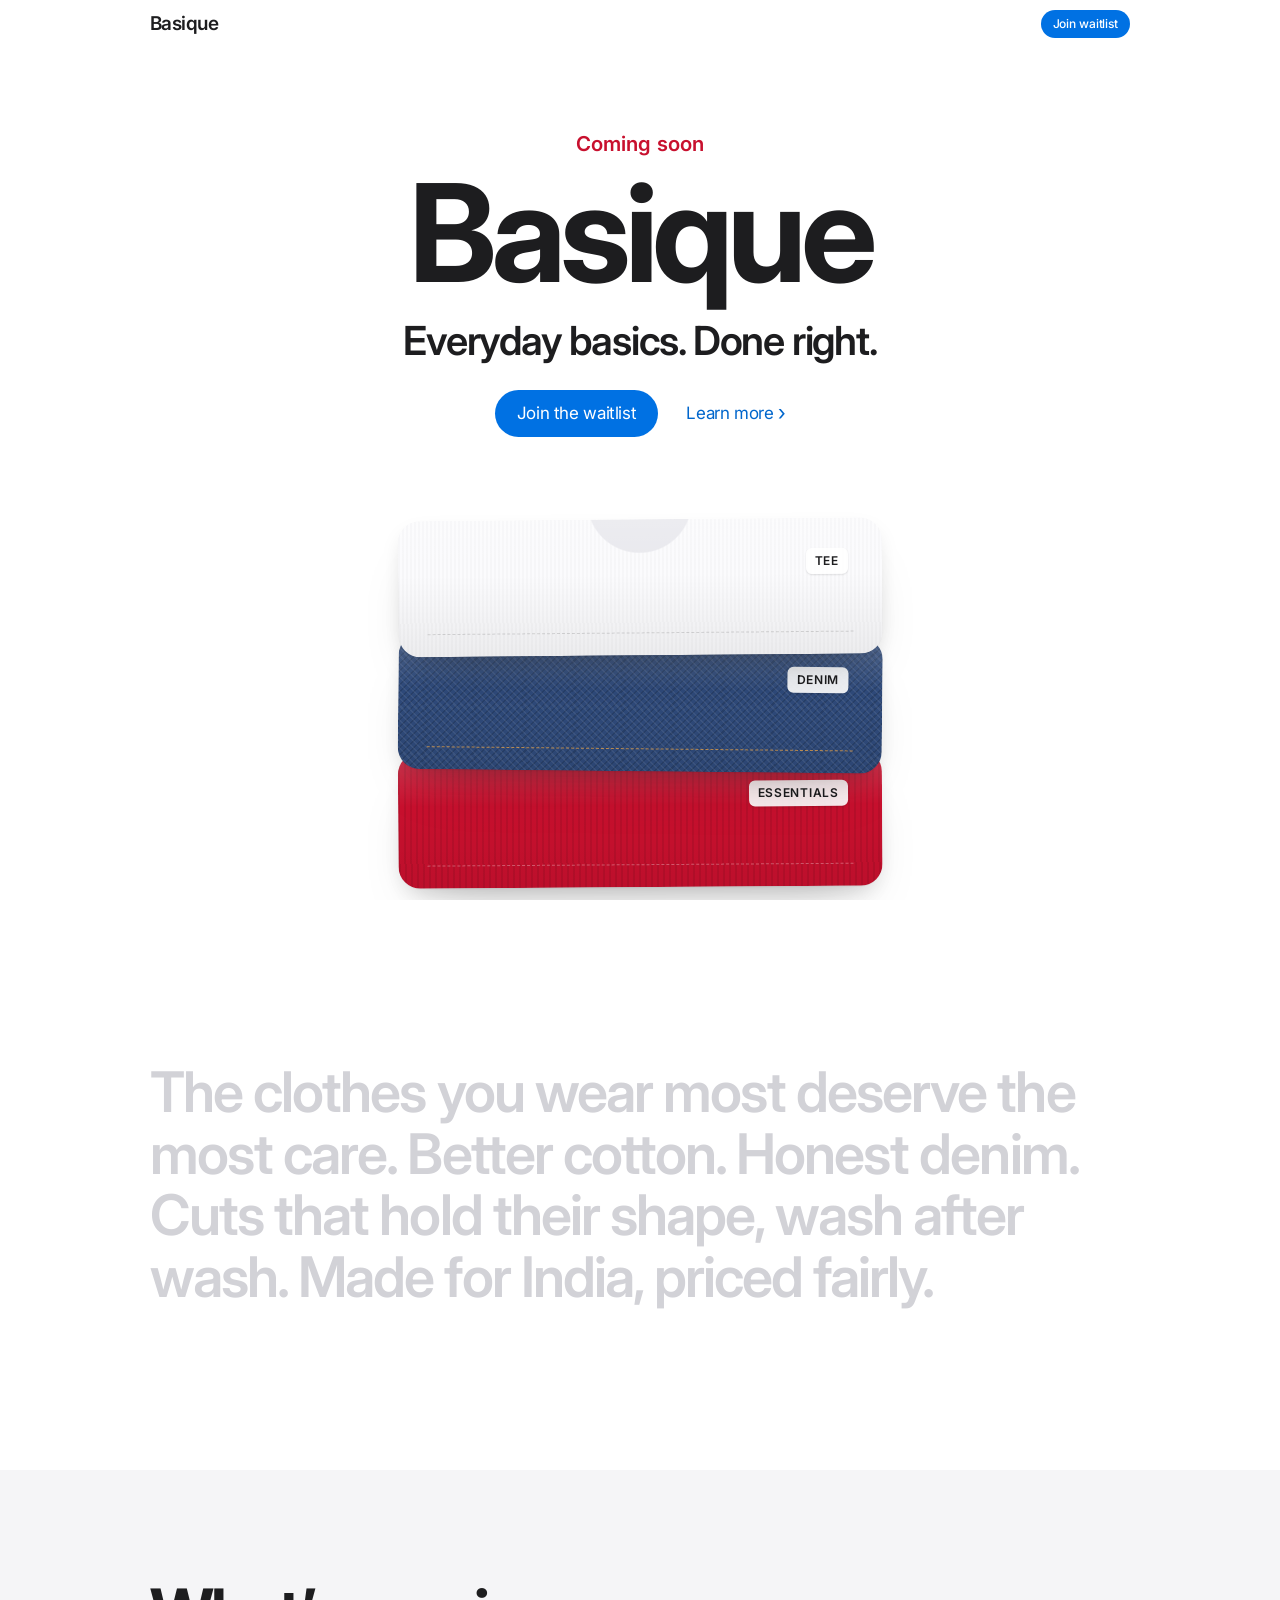
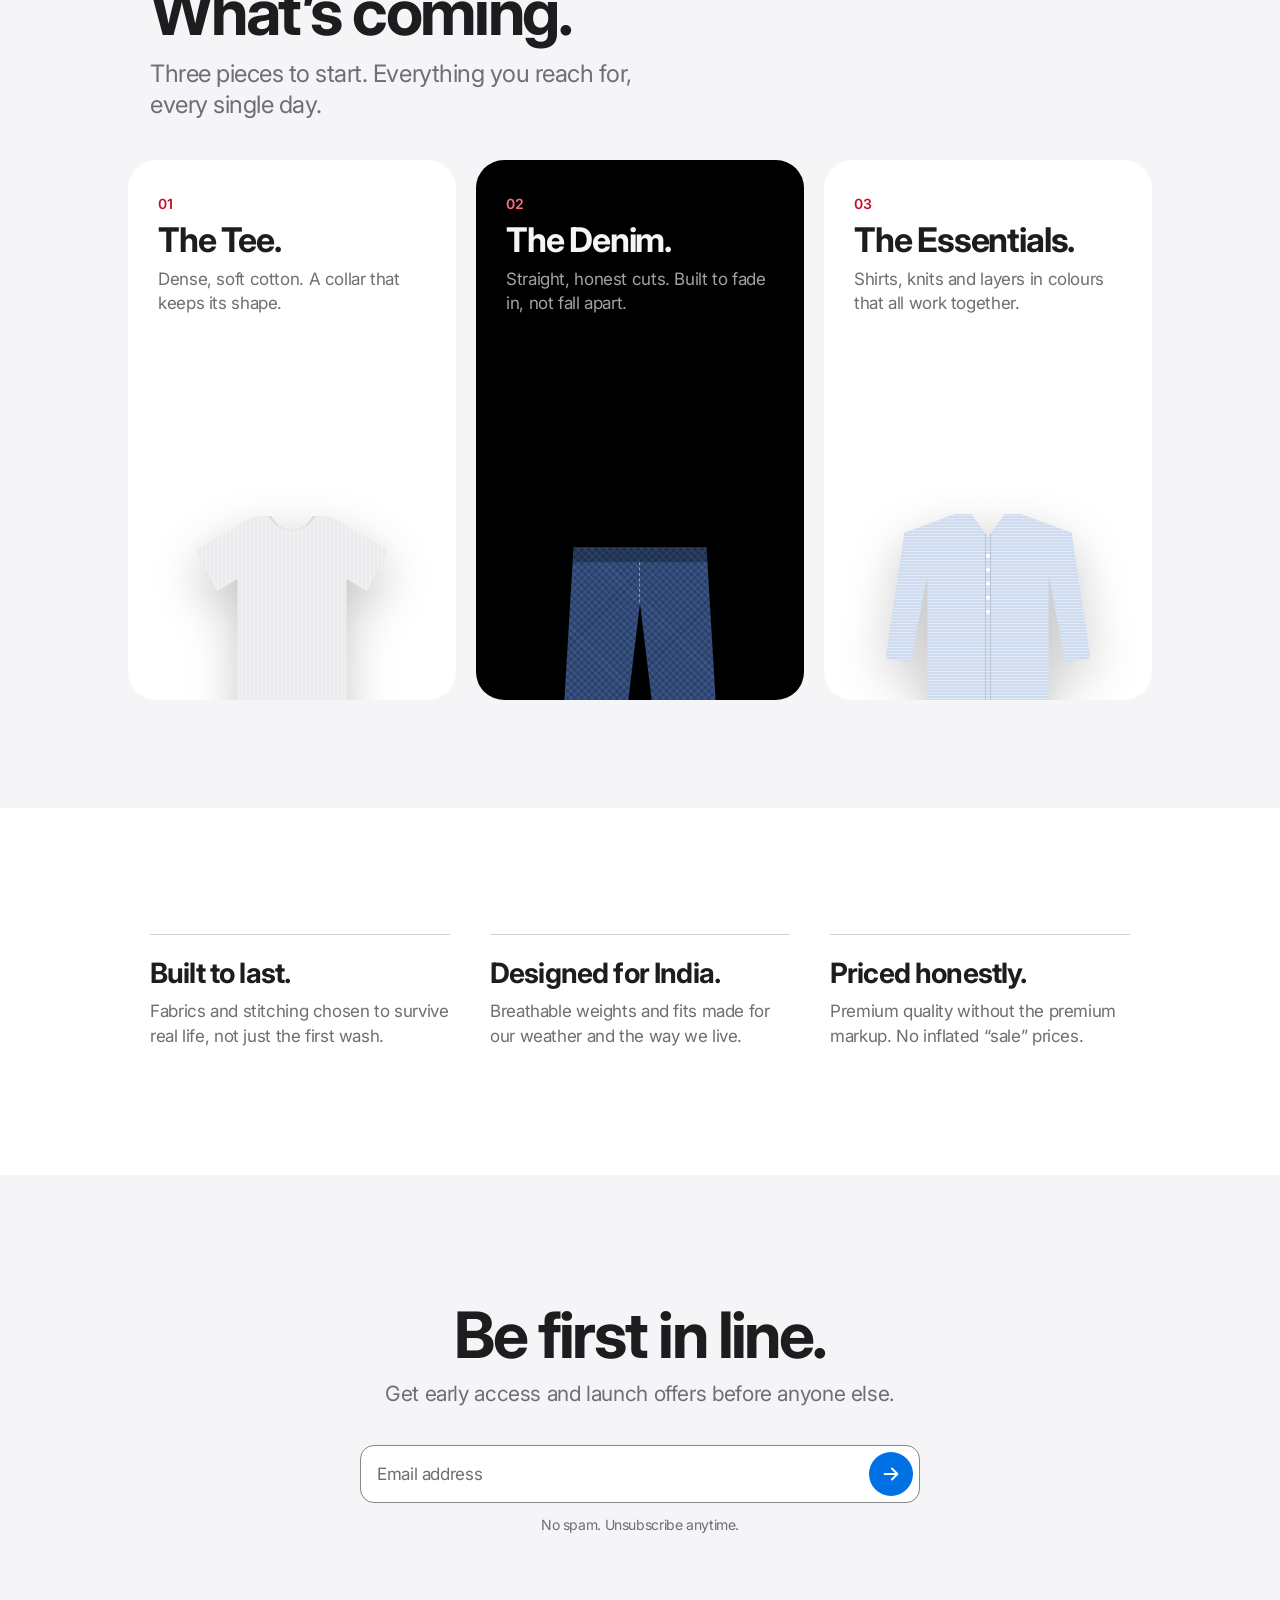
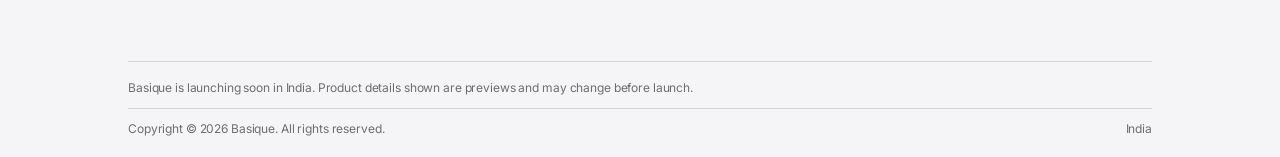
==== index.html @ 57848a4e "Apple-style redesign: new page structure Updated meta tags for improved SEO and accessibility." ====
<!doctype html>
<html lang="en-IN">
<head>
  <meta charset="utf-8">
  <meta name="viewport" content="width=device-width, initial-scale=1, viewport-fit=cover">
  <title>Basique | Premium Everyday Basics, Launching Soon in India</title>
  <meta name="description" content="Basique is a new Indian clothing label for premium everyday basics: tees, honest denim and wardrobe essentials. Join the waitlist for early access and launch offers.">
  <link rel="canonical" href="https://basique.in/">
  <meta name="robots" content="index, follow, max-image-preview:large">
  <meta name="theme-color" content="#ffffff">
  <meta name="color-scheme" content="light">
  <meta name="format-detection" content="telephone=no">
  <meta name="apple-mobile-web-app-title" content="Basique">
  <meta name="apple-mobile-web-app-capable" content="yes">
  <meta name="mobile-web-app-capable" content="yes">
  <meta name="apple-mobile-web-app-status-bar-style" content="default">

  <meta property="og:type" content="website">
  <meta property="og:site_name" content="Basique">
  <meta property="og:locale" content="en_IN">
  <meta property="og:url" content="https://basique.in/">
  <meta property="og:title" content="Basique | Premium Everyday Basics, Launching Soon">
  <meta property="og:description" content="Tees, honest denim and everyday essentials. Join the waitlist for early access.">
  <meta property="og:image" content="https://basique.in/assets/og.png">
  <meta property="og:image:width" content="1200">
  <meta property="og:image:height" content="630">
  <meta property="og:image:alt" content="Basique, premium everyday basics, coming soon">
  <meta name="twitter:card" content="summary_large_image">
  <meta name="twitter:title" content="Basique | Premium Everyday Basics, Launching Soon">
  <meta name="twitter:description" content="Tees, honest denim and everyday essentials. Join the waitlist.">
  <meta name="twitter:image" content="https://basique.in/assets/og.png">

  <link rel="icon" href="/favicon.svg" type="image/svg+xml">
  <link rel="apple-touch-icon" href="/assets/apple-touch-icon.png">
  <link rel="manifest" href="/site.webmanifest">

  <link rel="preconnect" href="https://fonts.googleapis.com">
  <link rel="preconnect" href="https://fonts.gstatic.com" crossorigin>
  <link href="https://fonts.googleapis.com/css2?family=Inter:wght@400..800&display=swap" rel="stylesheet">
  <link rel="stylesheet" href="/styles.css">

  <script type="application/ld+json">
  {
    "@context": "https://schema.org",
    "@graph": [
      {"@type": "Organization", "@id": "https://basique.in/#org", "name": "Basique", "url": "https://basique.in/", "description": "Premium everyday basics from India: tees, denim and wardrobe essentials.", "areaServed": "IN"},
      {"@type": "WebSite", "@id": "https://basique.in/#website", "url": "https://basique.in/", "name": "Basique", "inLanguage": "en-IN", "publisher": {"@id": "https://basique.in/#org"}},
      {"@type": "WebPage", "@id": "https://basique.in/#webpage", "url": "https://basique.in/", "name": "Basique | Premium Everyday Basics, Launching Soon in India", "isPartOf": {"@id": "https://basique.in/#website"}, "about": {"@id": "https://basique.in/#org"}}
    ]
  }
  </script>
</head>
<body>
  <a class="skip" href="#join">Skip to waitlist</a>

  <header class="nav" id="nav">
    <div class="nav__inner">
      <a class="nav__brand" href="/" aria-label="Basique home">Basique</a>
      <a class="nav__cta" href="#join">Join waitlist</a>
    </div>
  </header>

  <main>
    <!-- Hero -->
    <section class="hero" aria-labelledby="hero-title">
      <div class="hero__copy">
        <p class="eyebrow load" style="--i:0">Coming soon</p>
        <h1 id="hero-title" class="hero__title load" style="--i:1">Basique</h1>
        <p class="hero__sub load" style="--i:2">Everyday basics.<br class="br-sm"> Done right.</p>
        <div class="hero__actions load" style="--i:3">
          <a class="btn btn--primary" href="#join">Join the waitlist</a>
          <a class="link" href="#story">Learn more <span aria-hidden="true">›</span></a>
        </div>
      </div>

      <div class="stack" aria-hidden="true">
        <div class="fold fold--red"><span class="fold__label">Essentials</span></div>
        <div class="fold fold--denim"><span class="fold__label">Denim</span></div>
        <div class="fold fold--white"><span class="fold__label">Tee</span></div>
      </div>
    </section>

    <!-- Scroll-lit statement -->
    <section class="statement" id="story" aria-label="Our story">
      <p class="statement__text" data-words>
        The clothes you wear most deserve the most care. Better cotton. Honest denim. Cuts that hold their shape, wash after wash. Made for India, priced fairly.
      </p>
    </section>

    <!-- Tiles -->
    <section class="range" aria-labelledby="range-title">
      <div class="range__head reveal">
        <h2 id="range-title">What&rsquo;s coming.</h2>
        <p>Three pieces to start. Everything you reach for, every single day.</p>
      </div>

      <div class="tiles reveal" role="list">
        <article class="tile tile--light reveal" role="listitem">
          <p class="tile__eyebrow">01</p>
          <h3 class="tile__title">The Tee.</h3>
          <p class="tile__text">Dense, soft cotton. A collar that keeps its shape.</p>
          <div class="tile__art art-tee" aria-hidden="true"></div>
        </article>
        <article class="tile tile--dark reveal" role="listitem">
          <p class="tile__eyebrow">02</p>
          <h3 class="tile__title">The Denim.</h3>
          <p class="tile__text">Straight, honest cuts. Built to fade in, not fall apart.</p>
          <div class="tile__art art-denim" aria-hidden="true"></div>
        </article>
        <article class="tile tile--light reveal" role="listitem">
          <p class="tile__eyebrow">03</p>
          <h3 class="tile__title">The Essentials.</h3>
          <p class="tile__text">Shirts, knits and layers in colours that all work together.</p>
          <div class="tile__art art-ess" aria-hidden="true"></div>
        </article>
      </div>
    </section>

    <!-- Values -->
    <section class="values" aria-label="What we stand for">
      <div class="value reveal">
        <h3>Built to last.</h3>
        <p>Fabrics and stitching chosen to survive real life, not just the first wash.</p>
      </div>
      <div class="value reveal">
        <h3>Designed for India.</h3>
        <p>Breathable weights and fits made for our weather and the way we live.</p>
      </div>
      <div class="value reveal">
        <h3>Priced honestly.</h3>
        <p>Premium quality without the premium markup. No inflated &ldquo;sale&rdquo; prices.</p>
      </div>
    </section>

    <!-- Waitlist -->
    <section class="join" id="join" aria-labelledby="join-title">
      <div class="join__inner reveal">
        <h2 id="join-title">Be first in line.</h2>
        <p class="join__sub">Get early access and launch offers before anyone else.</p>

        <form class="form" id="waitlist" novalidate>
          <div class="field">
            <input id="email" name="email" type="email" inputmode="email" autocomplete="email"
                   autocapitalize="off" autocorrect="off" spellcheck="false" enterkeyhint="go"
                   placeholder=" " required aria-describedby="form-note">
            <label for="email">Email address</label>
            <input class="hp" name="company" type="text" tabindex="-1" autocomplete="off" aria-hidden="true">
            <button type="submit" class="field__btn" aria-label="Join the waitlist">
              <svg viewBox="0 0 24 24" width="22" height="22" aria-hidden="true"><path d="M5 12h13M13 6l6 6-6 6" fill="none" stroke="currentColor" stroke-width="2" stroke-linecap="round" stroke-linejoin="round"/></svg>
            </button>
          </div>
          <p class="form__note" id="form-note" role="status" aria-live="polite">No spam. Unsubscribe anytime.</p>
        </form>
      </div>
    </section>
  </main>

  <footer class="footer">
    <div class="footer__inner">
      <p>Basique is launching soon in India. Product details shown are previews and may change before launch.</p>
      <div class="footer__row">
        <span>Copyright &copy; <span id="yr">2026</span> Basique. All rights reserved.</span>
        <span>India</span>
      </div>
    </div>
  </footer>

  <script src="/app.js" defer></script>
</body>
</html>
---- styles.css ----
/* Basique: Apple-inspired coming soon page */
:root{
  --bg:#fff;
  --bg-alt:#f5f5f7;
  --text:#1d1d1f;
  --muted:#6e6e73;
  --faint:#d2d2d7;
  --hair:rgba(0,0,0,.12);
  --blue:#0071e3;
  --blue-hover:#0077ed;
  --link:#0066cc;
  --red:#c8102e;
  --navy:#0f1b33;
  --denim:#2f4a7a;
  --gutter:max(22px, env(safe-area-inset-left));
  --gutter-r:max(22px, env(safe-area-inset-right));
  --nav-h:48px;
  --ease:cubic-bezier(.28,.11,.32,1);
  --ease-out:cubic-bezier(.16,1,.3,1);
  --font:-apple-system,BlinkMacSystemFont,"SF Pro Display","SF Pro Text","Inter","Helvetica Neue",Helvetica,Arial,sans-serif;
}
*,*::before,*::after{box-sizing:border-box}
html{-webkit-text-size-adjust:100%;text-size-adjust:100%;scroll-behavior:smooth;overflow-x:clip;scroll-padding-top:calc(var(--nav-h) + env(safe-area-inset-top))}
body{
  margin:0;background:var(--bg);color:var(--text);
  font-family:var(--font);font-size:17px;line-height:1.47;letter-spacing:-.022em;
  -webkit-font-smoothing:antialiased;-moz-osx-font-smoothing:grayscale;
  overflow-x:clip;-webkit-tap-highlight-color:transparent;touch-action:manipulation;
}
h1,h2,h3,p{margin:0}
a{color:inherit;text-decoration:none}
img,svg{display:block}
:focus-visible{outline:3px solid rgba(0,113,227,.6);outline-offset:3px;border-radius:6px}
.skip{position:absolute;left:12px;top:-60px;z-index:100;background:var(--text);color:#fff;padding:10px 14px;border-radius:10px;font-size:14px}
.skip:focus{top:calc(10px + env(safe-area-inset-top))}
.br-sm{display:none}

/* ---------- Nav (frosted glass) ---------- */
.nav{
  position:fixed;inset:0 0 auto;z-index:50;
  padding-top:env(safe-area-inset-top);
  background:rgba(255,255,255,.72);
  -webkit-backdrop-filter:saturate(180%) blur(20px);backdrop-filter:saturate(180%) blur(20px);
  border-bottom:1px solid transparent;transition:border-color .3s var(--ease),background-color .3s var(--ease);
}
.nav.is-scrolled{border-bottom-color:var(--hair)}
.nav__inner{max-width:1024px;margin:0 auto;height:var(--nav-h);display:flex;align-items:center;justify-content:space-between;
  padding:0 var(--gutter-r) 0 var(--gutter)}
.nav__brand{font-size:19px;font-weight:600;letter-spacing:-.03em;padding:10px 0}
.nav__cta{
  position:relative;font-size:12px;font-weight:500;letter-spacing:-.01em;color:#fff;background:var(--blue);
  padding:5px 12px;border-radius:980px;transition:background-color .2s;
}
.nav__cta::after{content:"";position:absolute;inset:-10px -6px}
.nav__cta:hover{background:var(--blue-hover)}

/* ---------- Buttons & links ---------- */
.btn{display:inline-flex;align-items:center;justify-content:center;min-height:44px;padding:11px 22px;border-radius:980px;font-size:17px;font-weight:400;letter-spacing:-.022em;transition:background-color .2s,transform .2s var(--ease)}
.btn--primary{background:var(--blue);color:#fff}
.btn--primary:hover{background:var(--blue-hover)}
.btn:active{transform:scale(.97)}
.link{display:inline-flex;align-items:center;gap:4px;min-height:44px;color:var(--link);font-size:17px}
.link span{font-size:1.25em;line-height:1;transform:translateY(-1px);transition:transform .25s var(--ease)}
.link:hover{text-decoration:underline}
.link:hover span{transform:translate(2px,-1px)}

/* ---------- Hero ---------- */
.hero{
  position:relative;text-align:center;overflow:hidden;
  padding:calc(var(--nav-h) + env(safe-area-inset-top) + clamp(56px,9vh,104px)) var(--gutter-r) 0 var(--gutter);
  min-height:100svh;display:flex;flex-direction:column;align-items:center;
}
.eyebrow{font-size:clamp(17px,1.6vw,21px);font-weight:600;color:var(--red);letter-spacing:.004em;margin-bottom:6px}
.hero__title{font-size:clamp(64px,13.5vw,136px);font-weight:700;line-height:1;letter-spacing:-.045em;padding-bottom:.06em}
.hero__sub{margin-top:10px;font-size:clamp(24px,3.4vw,40px);font-weight:600;line-height:1.12;letter-spacing:-.03em;color:var(--text)}
.hero__actions{margin-top:26px;display:flex;align-items:center;justify-content:center;gap:10px 28px;flex-wrap:wrap}

.load{opacity:0;transform:translateY(24px);animation:loadIn 1.1s var(--ease-out) forwards;animation-delay:calc(.12s + var(--i) * .1s)}
@keyframes loadIn{to{opacity:1;transform:none}}

/* Folded garment stack */
.stack{
  --p:0; /* scroll progress 0..1, set by JS */
  position:relative;width:min(620px,92vw);aspect-ratio:1.55;margin:clamp(40px,7vh,72px) auto 0;flex-shrink:0;
}
.fold{
  position:absolute;left:50%;width:78%;height:34%;border-radius:clamp(14px,2.4vw,22px);
  box-shadow:0 1px 1px rgba(0,0,0,.04),0 10px 24px -8px rgba(0,0,0,.18),0 30px 60px -30px rgba(0,0,0,.25);
  transform:translate(-50%,var(--ty)) rotate(var(--r));
  opacity:0;animation:foldIn 1.2s var(--ease-out) forwards;
  overflow:hidden;
}
.fold::before{content:"";position:absolute;inset:0;background:linear-gradient(180deg,rgba(255,255,255,.18),transparent 40%,rgba(0,0,0,.06) 100%)}
.fold::after{content:"";position:absolute;left:6%;right:6%;bottom:16%;border-top:1.5px dashed rgba(0,0,0,.14)}
.fold--white{background:#fbfbfd;top:6%;z-index:3;
  --ty:calc(var(--p) * -14%);--r:calc(var(--p) * -2deg);animation-delay:.55s;
  background-image:radial-gradient(circle at 50% -14%,#e8e8ed 0 18%,transparent 18.5%),repeating-linear-gradient(90deg,rgba(0,0,0,.018) 0 2px,transparent 2px 4px)}
.fold--denim{top:33%;z-index:2;background-color:var(--denim);
  --ty:calc(var(--p) * 10%);--r:calc(var(--p) * 2.4deg);animation-delay:.68s;
  background-image:repeating-linear-gradient(45deg,rgba(255,255,255,.07) 0 1.5px,transparent 1.5px 5px),repeating-linear-gradient(-45deg,rgba(0,0,0,.14) 0 1.5px,transparent 1.5px 5px)}
.fold--denim::after{border-top-color:rgba(230,160,70,.75)}
.fold--red{top:60%;z-index:1;background-color:var(--red);
  --ty:calc(var(--p) * 34%);--r:calc(var(--p) * -1.6deg);animation-delay:.81s;
  background-image:repeating-linear-gradient(90deg,rgba(0,0,0,.08) 0 2px,transparent 2px 6px)}
.fold--red::after{border-top-color:rgba(255,255,255,.3)}
.fold__label{
  position:absolute;right:7%;top:22%;z-index:1;
  font-size:clamp(10px,1.4vw,12px);font-weight:600;letter-spacing:.06em;text-transform:uppercase;
  padding:4px 9px;border-radius:6px;background:rgba(255,255,255,.92);color:var(--text);
  box-shadow:0 1px 2px rgba(0,0,0,.12)
}
@keyframes foldIn{from{opacity:0;transform:translate(-50%,calc(var(--ty) + 60px)) rotate(var(--r))}to{opacity:1}}
.stack.is-live .fold{animation:none;opacity:1}

/* ---------- Statement ---------- */
.statement{max-width:1024px;margin:0 auto;padding:clamp(110px,18vh,200px) var(--gutter-r) clamp(110px,18vh,200px) var(--gutter)}
.statement__text{font-size:clamp(30px,5vw,56px);font-weight:600;line-height:1.1;letter-spacing:-.035em;color:var(--text)}
.statement__text .w{color:var(--faint);transition:color .35s var(--ease)}
.statement__text .w.on{color:var(--text)}

/* ---------- Range tiles ---------- */
.range{background:var(--bg-alt);padding:clamp(80px,12vh,140px) 0}
.range__head{max-width:1024px;margin:0 auto 40px;padding:0 var(--gutter-r) 0 var(--gutter)}
.range__head h2{font-size:clamp(40px,6vw,64px);font-weight:700;line-height:1.05;letter-spacing:-.04em}
.range__head p{margin-top:12px;font-size:clamp(19px,2vw,24px);color:var(--muted);line-height:1.3;letter-spacing:-.02em;max-width:520px}

.tiles{
  max-width:1068px;margin:0 auto;padding:0 var(--gutter-r) 0 var(--gutter);
  display:grid;grid-template-columns:repeat(3,1fr);gap:20px;
}
.tile{
  position:relative;overflow:hidden;border-radius:28px;padding:34px 30px 0;min-height:540px;
  display:flex;flex-direction:column;
  transition:transform .5s var(--ease),box-shadow .5s var(--ease);
}
@media (hover:hover){.tile:hover{transform:scale(1.015);box-shadow:0 20px 40px -20px rgba(0,0,0,.25)}}
.tile--light{background:#fff;color:var(--text)}
.tile--dark{background:#000;color:#f5f5f7}
.tile__eyebrow{font-size:14px;font-weight:600;color:var(--red);letter-spacing:.02em}
.tile--dark .tile__eyebrow{color:#ff6b7f}
.tile__title{margin-top:6px;font-size:clamp(28px,2.8vw,34px);font-weight:700;letter-spacing:-.035em;line-height:1.1}
.tile__text{margin-top:10px;font-size:17px;line-height:1.4;color:var(--muted)}
.tile--dark .tile__text{color:#a1a1a6}
.tile__art{position:relative;margin:auto auto 0;width:78%;aspect-ratio:1/1;filter:drop-shadow(0 18px 24px rgba(0,0,0,.22));transform:translateY(8%)}
.tile__art::before{content:"";position:absolute;inset:0}
.art-tee::before{
  background:#f0f0f3;
  background-image:radial-gradient(circle at 50% -2%,#dcdce1 0 11%,transparent 11.5%),repeating-linear-gradient(90deg,rgba(0,0,0,.02) 0 2px,transparent 2px 4px);
  clip-path:polygon(32% 4%,40% 4%,44% 9%,50% 11%,56% 9%,60% 4%,68% 4%,96% 20%,86% 40%,76% 34%,76% 100%,24% 100%,24% 34%,14% 40%,4% 20%);
}
.art-denim{width:62%}
.art-denim::before{
  background-color:var(--denim);
  background-image:linear-gradient(180deg,rgba(0,0,0,.25) 0 9%,transparent 9%),repeating-linear-gradient(45deg,rgba(255,255,255,.08) 0 1.5px,transparent 1.5px 5px),repeating-linear-gradient(-45deg,rgba(0,0,0,.18) 0 1.5px,transparent 1.5px 5px);
  clip-path:polygon(10% 0,90% 0,96% 100%,58% 100%,50% 34%,42% 100%,4% 100%);
}
.art-denim::after{content:"";position:absolute;left:49.6%;top:9%;height:24%;border-left:1.5px dashed rgba(230,160,70,.8)}
.art-ess::before{
  background:#cfdcef;
  background-image:linear-gradient(90deg,transparent 48.6%,rgba(0,0,0,.12) 48.6% 49.2%,transparent 49.2% 50.8%,rgba(0,0,0,.12) 50.8% 51.4%,transparent 51.4%),repeating-linear-gradient(0deg,rgba(255,255,255,.35) 0 1px,transparent 1px 3px);
  clip-path:polygon(34% 3%,42% 3%,50% 14%,58% 3%,66% 3%,90% 12%,99% 72%,87% 74%,79% 32%,79% 100%,21% 100%,21% 32%,13% 74%,1% 72%,10% 12%);
}
.art-ess::after{content:"";position:absolute;left:50%;top:22%;width:4px;height:4px;margin-left:-2px;border-radius:50%;background:#fff;
  box-shadow:0 14px 0 #fff,0 28px 0 #fff,0 42px 0 #fff,0 56px 0 #fff}

/* ---------- Values ---------- */
.values{max-width:1024px;margin:0 auto;padding:clamp(90px,14vh,160px) var(--gutter-r) clamp(90px,14vh,160px) var(--gutter);
  display:grid;grid-template-columns:repeat(3,1fr);gap:40px}
.value{border-top:1px solid var(--faint);padding-top:22px}
.value h3{font-size:clamp(24px,2.4vw,28px);font-weight:700;letter-spacing:-.03em;line-height:1.15}
.value p{margin-top:10px;color:var(--muted);font-size:17px;line-height:1.47}

/* ---------- Join ---------- */
.join{background:var(--bg-alt);padding:clamp(90px,14vh,150px) var(--gutter-r) clamp(90px,14vh,150px) var(--gutter);text-align:center}
.join__inner{max-width:560px;margin:0 auto}
.join h2{font-size:clamp(40px,6vw,64px);font-weight:700;letter-spacing:-.04em;line-height:1.05}
.join__sub{margin-top:12px;font-size:clamp(19px,2vw,21px);color:var(--muted);line-height:1.35}

.form{margin-top:36px;text-align:left}
.field{position:relative}
.field input[type=email]{
  width:100%;height:58px;padding:22px 64px 6px 16px;border-radius:14px;
  border:1px solid #86868b;background:#fff;color:var(--text);
  font:inherit;font-size:17px;letter-spacing:-.022em;-webkit-appearance:none;appearance:none;
  transition:border-color .2s,box-shadow .2s;
}
.field input[type=email]:focus{outline:none;border-color:var(--blue);box-shadow:0 0 0 4px rgba(0,113,227,.25)}
.field label{
  position:absolute;left:17px;top:50%;transform:translateY(-50%);transform-origin:left center;
  color:var(--muted);font-size:17px;pointer-events:none;transition:transform .2s var(--ease),color .2s;
}
.field input:focus + label,.field input:not(:placeholder-shown) + label{transform:translateY(-118%) scale(.71)}
.field__btn{
  position:absolute;right:7px;top:50%;transform:translateY(-50%);
  width:44px;height:44px;border-radius:50%;border:0;cursor:pointer;
  display:grid;place-items:center;background:var(--blue);color:#fff;transition:background-color .2s,transform .2s var(--ease);
}
.field__btn:hover{background:var(--blue-hover)}
.field__btn:active{transform:translateY(-50%) scale(.94)}
.field__btn[disabled]{opacity:.6;cursor:wait}
.field.is-error input[type=email]{border-color:#e30000;box-shadow:0 0 0 4px rgba(227,0,0,.12)}
.hp{position:absolute;left:-9999px;width:1px;height:1px;opacity:0}
.form__note{margin-top:12px;font-size:14px;color:var(--muted);text-align:center;min-height:1.4em}
.form__note.ok{color:#1d7d3a;font-weight:500}
.form__note.err{color:#e30000}
.form.is-done .field input[type=email]{border-color:#1d7d3a}
.form.is-done .field__btn{background:#1d7d3a}

/* ---------- Footer ---------- */
.footer{background:var(--bg-alt);color:var(--muted);font-size:12px;line-height:1.33;letter-spacing:-.01em;
  padding:0 var(--gutter-r) calc(20px + env(safe-area-inset-bottom)) var(--gutter)}
.footer__inner{max-width:1024px;margin:0 auto;border-top:1px solid var(--faint);padding-top:18px}
.footer__row{display:flex;justify-content:space-between;gap:8px 20px;flex-wrap:wrap;margin-top:12px;padding-top:12px;border-top:1px solid var(--faint)}

/* ---------- Scroll reveal ---------- */
.js .reveal{opacity:0;transform:translateY(40px);transition:opacity 1s var(--ease-out),transform 1s var(--ease-out)}
.js .reveal.shown{opacity:1;transform:none}
.js .tiles .tile:nth-child(2){transition-delay:.08s}
.js .tiles .tile:nth-child(3){transition-delay:.16s}
.js .values .value:nth-child(2){transition-delay:.08s}
.js .values .value:nth-child(3){transition-delay:.16s}

/* ---------- Tablet (Apple breakpoint 1068) ---------- */
@media (max-width:1068px){
  .tiles{gap:16px}
  .tile{min-height:480px;padding:30px 26px 0}
}

/* ---------- Mobile (Apple breakpoint 734) ---------- */
@media (max-width:734px){
  :root{--nav-h:48px}
  .br-sm{display:inline}
  .hero{min-height:auto;padding-top:calc(var(--nav-h) + env(safe-area-inset-top) + 44px);padding-bottom:12px}
  .hero__actions{flex-direction:column;gap:6px;margin-top:22px}
  .btn--primary{min-width:200px}
  .stack{width:100%;max-width:440px;aspect-ratio:1.25;margin-top:44px}
  .fold{width:86%;height:33%}

  .statement{padding-top:96px;padding-bottom:96px}

  /* Tiles become an Apple-style swipe carousel */
  .range{padding:80px 0 72px}
  .range__head{margin-bottom:28px}
  .tiles{
    display:flex;gap:12px;overflow-x:auto;overscroll-behavior-x:contain;
    scroll-snap-type:x mandatory;scroll-padding-inline:var(--gutter);
    padding-bottom:8px;-webkit-overflow-scrolling:touch;scrollbar-width:none;max-width:none;
  }
  .tiles::-webkit-scrollbar{display:none}
  .tile{flex:0 0 min(84vw,340px);min-height:460px;scroll-snap-align:start;border-radius:24px}
  .tiles::after{content:"";flex:0 0 1px}
  .js .tiles .tile.reveal{opacity:1;transform:none;transition:none}
  .tile__art{width:68%}
  .art-denim{width:54%}

  .values{grid-template-columns:1fr;gap:32px;padding-top:80px;padding-bottom:80px}
  .join{padding-top:80px;padding-bottom:88px}
  .form{margin-top:28px}
  .footer__row{flex-direction:column}
}

@media (max-width:380px){
  .hero__title{font-size:58px}
  .hero__sub{font-size:22px}
  .statement__text{font-size:27px}
  .tile{flex-basis:86vw}
}

/* Short landscape phones */
@media (max-height:500px) and (orientation:landscape){
  .hero{min-height:auto;padding-top:calc(var(--nav-h) + 32px)}
  .stack{width:min(420px,60vw);margin-top:28px}
}

/* ---------- Reduced motion ---------- */
@media (prefers-reduced-motion:reduce){
  html{scroll-behavior:auto}
  *,*::before,*::after{animation-duration:.01ms!important;animation-delay:0s!important;transition-duration:.01ms!important}
  .load,.fold{opacity:1;transform:none}
  .fold{transform:translate(-50%,0)}
  .js .reveal{opacity:1;transform:none}
  .statement__text .w{color:var(--text)}
}
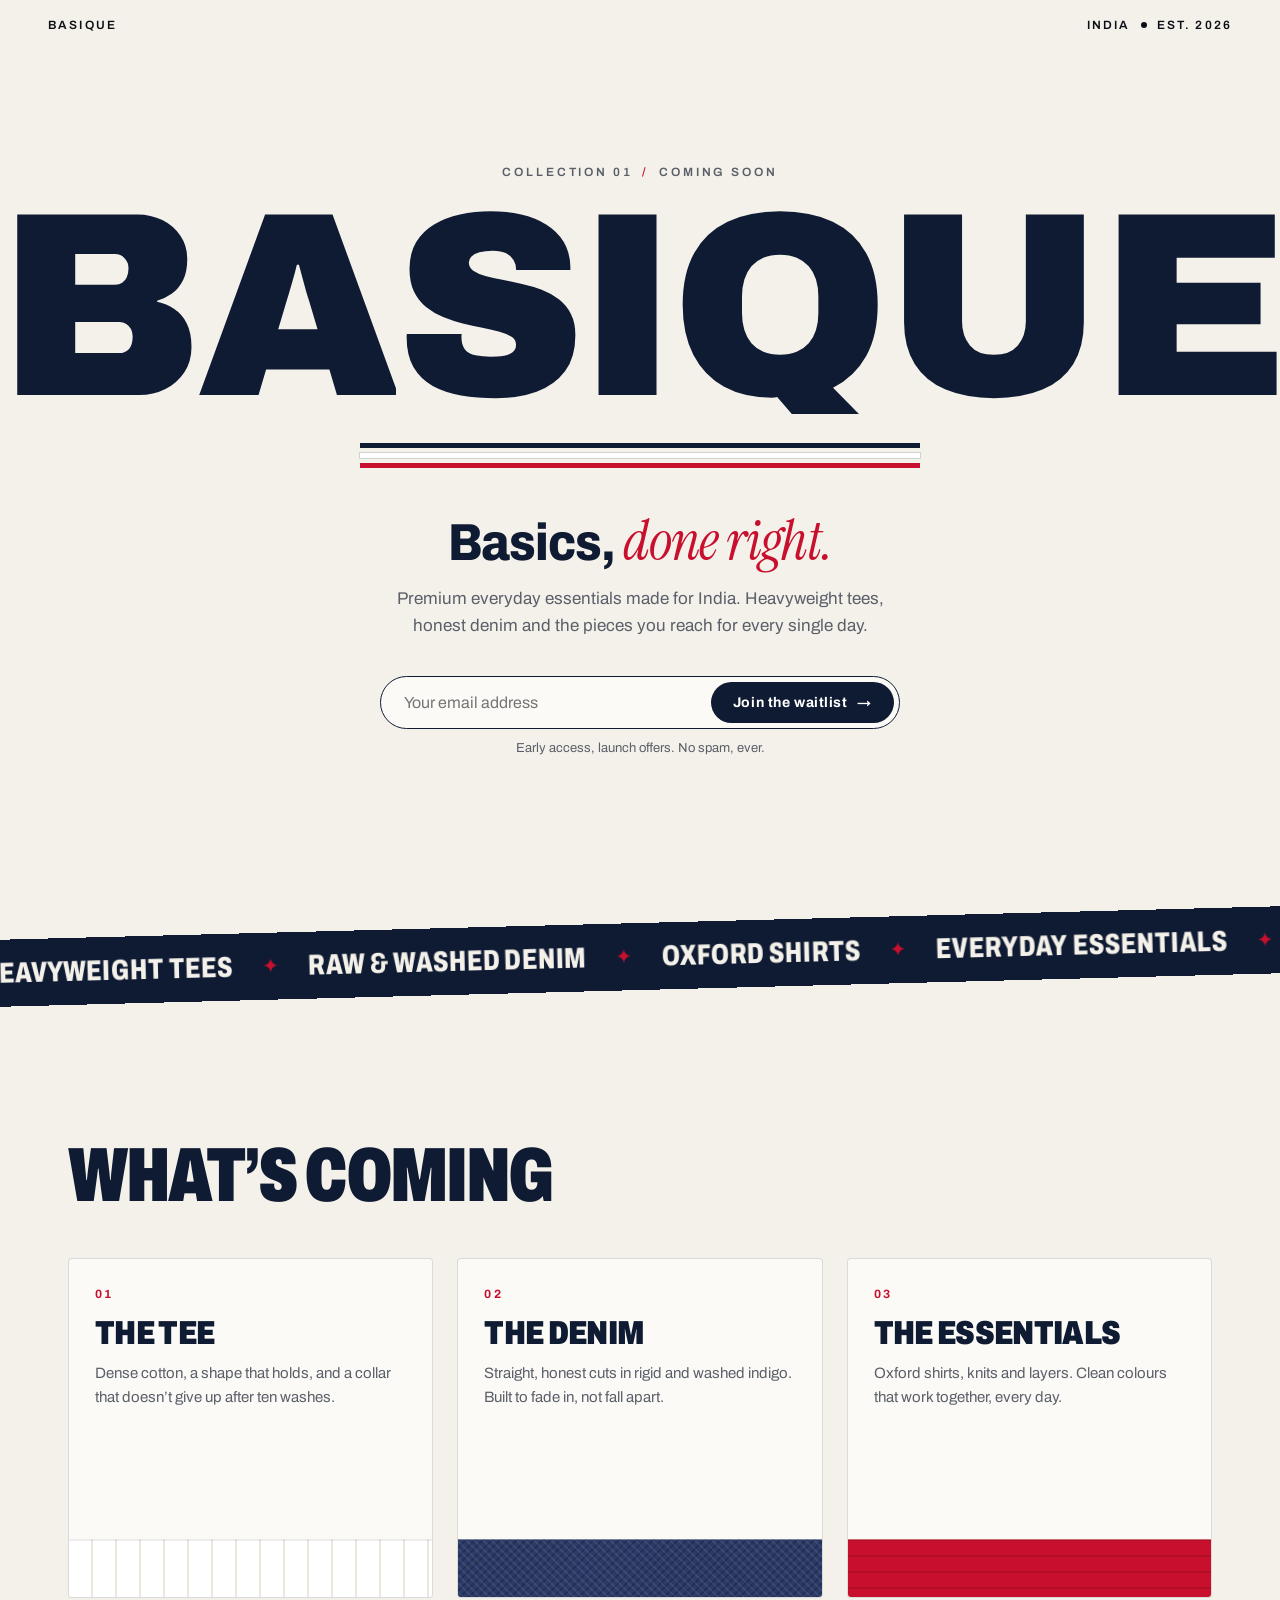
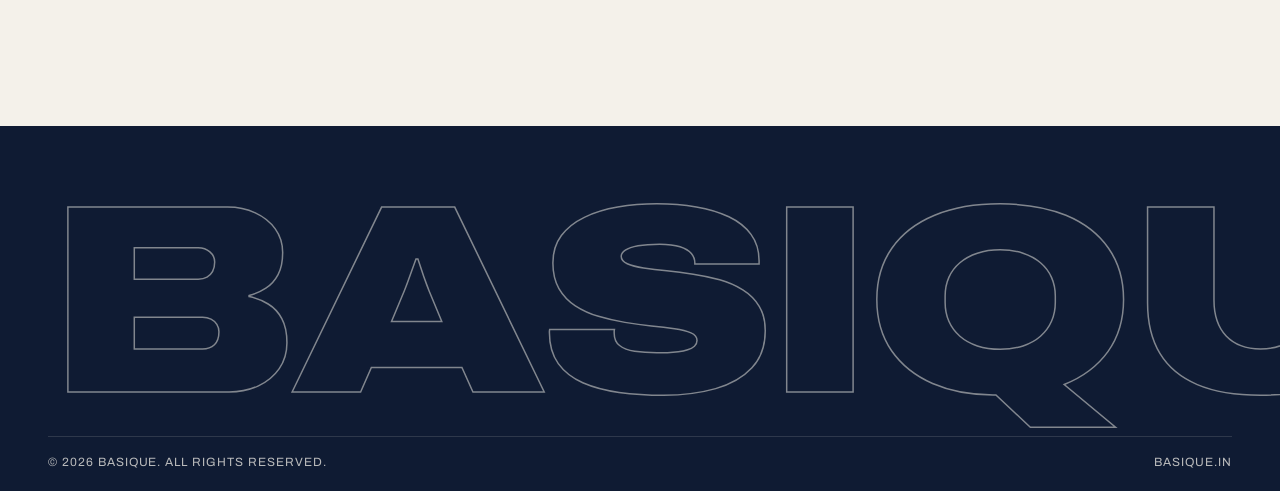
==== commit e7cdce24: "Restore original design markup" ====
--- a/index.html
+++ b/index.html
@@ -4,30 +4,25 @@
   <meta charset="utf-8">
   <meta name="viewport" content="width=device-width, initial-scale=1, viewport-fit=cover">
   <title>Basique | Premium Everyday Basics, Launching Soon in India</title>
-  <meta name="description" content="Basique is a new Indian clothing label for premium everyday basics: tees, honest denim and wardrobe essentials. Join the waitlist for early access and launch offers.">
+  <meta name="description" content="Basique is a new Indian clothing label for premium everyday basics: heavyweight tees, honest denim and wardrobe essentials. Join the waitlist for early access and launch offers.">
   <link rel="canonical" href="https://basique.in/">
   <meta name="robots" content="index, follow, max-image-preview:large">
-  <meta name="theme-color" content="#ffffff">
+  <meta name="theme-color" content="#0f1b33">
   <meta name="color-scheme" content="light">
-  <meta name="format-detection" content="telephone=no">
-  <meta name="apple-mobile-web-app-title" content="Basique">
-  <meta name="apple-mobile-web-app-capable" content="yes">
-  <meta name="mobile-web-app-capable" content="yes">
-  <meta name="apple-mobile-web-app-status-bar-style" content="default">
 
   <meta property="og:type" content="website">
   <meta property="og:site_name" content="Basique">
   <meta property="og:locale" content="en_IN">
   <meta property="og:url" content="https://basique.in/">
   <meta property="og:title" content="Basique | Premium Everyday Basics, Launching Soon">
-  <meta property="og:description" content="Tees, honest denim and everyday essentials. Join the waitlist for early access.">
+  <meta property="og:description" content="Heavyweight tees, honest denim and everyday essentials. Join the waitlist for early access.">
   <meta property="og:image" content="https://basique.in/assets/og.png">
   <meta property="og:image:width" content="1200">
   <meta property="og:image:height" content="630">
   <meta property="og:image:alt" content="Basique, premium everyday basics, coming soon">
   <meta name="twitter:card" content="summary_large_image">
   <meta name="twitter:title" content="Basique | Premium Everyday Basics, Launching Soon">
-  <meta name="twitter:description" content="Tees, honest denim and everyday essentials. Join the waitlist.">
+  <meta name="twitter:description" content="Heavyweight tees, honest denim and everyday essentials. Join the waitlist.">
   <meta name="twitter:image" content="https://basique.in/assets/og.png">
 
   <link rel="icon" href="/favicon.svg" type="image/svg+xml">
@@ -36,135 +31,128 @@
 
   <link rel="preconnect" href="https://fonts.googleapis.com">
   <link rel="preconnect" href="https://fonts.gstatic.com" crossorigin>
-  <link href="https://fonts.googleapis.com/css2?family=Inter:wght@400..800&display=swap" rel="stylesheet">
-  <link rel="stylesheet" href="/styles.css">
+  <link href="https://fonts.googleapis.com/css2?family=Archivo:wdth,wght@62..125,400..900&family=Instrument+Serif:ital@0;1&display=swap" rel="stylesheet">
+  <link rel="stylesheet" href="/styles.css?v=3">
 
   <script type="application/ld+json">
   {
     "@context": "https://schema.org",
     "@graph": [
-      {"@type": "Organization", "@id": "https://basique.in/#org", "name": "Basique", "url": "https://basique.in/", "description": "Premium everyday basics from India: tees, denim and wardrobe essentials.", "areaServed": "IN"},
-      {"@type": "WebSite", "@id": "https://basique.in/#website", "url": "https://basique.in/", "name": "Basique", "inLanguage": "en-IN", "publisher": {"@id": "https://basique.in/#org"}},
-      {"@type": "WebPage", "@id": "https://basique.in/#webpage", "url": "https://basique.in/", "name": "Basique | Premium Everyday Basics, Launching Soon in India", "isPartOf": {"@id": "https://basique.in/#website"}, "about": {"@id": "https://basique.in/#org"}}
+      {
+        "@type": "Organization",
+        "@id": "https://basique.in/#org",
+        "name": "Basique",
+        "url": "https://basique.in/",
+        "description": "Premium everyday basics from India: tees, denim and wardrobe essentials.",
+        "areaServed": "IN"
+      },
+      {
+        "@type": "WebSite",
+        "@id": "https://basique.in/#website",
+        "url": "https://basique.in/",
+        "name": "Basique",
+        "inLanguage": "en-IN",
+        "publisher": { "@id": "https://basique.in/#org" }
+      },
+      {
+        "@type": "WebPage",
+        "@id": "https://basique.in/#webpage",
+        "url": "https://basique.in/",
+        "name": "Basique | Premium Everyday Basics, Launching Soon in India",
+        "isPartOf": { "@id": "https://basique.in/#website" },
+        "about": { "@id": "https://basique.in/#org" }
+      }
     ]
   }
   </script>
 </head>
-<body>
-  <a class="skip" href="#join">Skip to waitlist</a>
+<body class="is-loading">
+  <div class="curtain" aria-hidden="true">
+    <span class="curtain__bar curtain__bar--navy"></span>
+    <span class="curtain__bar curtain__bar--white"></span>
+    <span class="curtain__bar curtain__bar--red"></span>
+  </div>
 
-  <header class="nav" id="nav">
-    <div class="nav__inner">
-      <a class="nav__brand" href="/" aria-label="Basique home">Basique</a>
-      <a class="nav__cta" href="#join">Join waitlist</a>
-    </div>
+  <header class="topbar">
+    <span class="topbar__name">Basique</span>
+    <span class="topbar__meta">India <span class="dot"></span> Est. 2026</span>
   </header>
 
   <main>
-    <!-- Hero -->
     <section class="hero" aria-labelledby="hero-title">
-      <div class="hero__copy">
-        <p class="eyebrow load" style="--i:0">Coming soon</p>
-        <h1 id="hero-title" class="hero__title load" style="--i:1">Basique</h1>
-        <p class="hero__sub load" style="--i:2">Everyday basics.<br class="br-sm"> Done right.</p>
-        <div class="hero__actions load" style="--i:3">
-          <a class="btn btn--primary" href="#join">Join the waitlist</a>
-          <a class="link" href="#story">Learn more <span aria-hidden="true">›</span></a>
-        </div>
+      <div class="hero__stripes" aria-hidden="true">
+        <span></span><span></span><span></span>
       </div>
 
-      <div class="stack" aria-hidden="true">
-        <div class="fold fold--red"><span class="fold__label">Essentials</span></div>
-        <div class="fold fold--denim"><span class="fold__label">Denim</span></div>
-        <div class="fold fold--white"><span class="fold__label">Tee</span></div>
-      </div>
+      <p class="eyebrow reveal" style="--d:1.15s">Collection 01 <span class="sep">/</span> Coming soon</p>
+
+      <h1 id="hero-title" class="wordmark" aria-label="Basique">
+        <span class="wordmark__row" aria-hidden="true">
+          <span class="ch">B</span><span class="ch">A</span><span class="ch">S</span><span class="ch">I</span><span class="ch">Q</span><span class="ch">U</span><span class="ch">E</span>
+        </span>
+      </h1>
+
+      <p class="tagline reveal" style="--d:1.75s">
+        Basics, <em>done right.</em>
+      </p>
+      <p class="lede reveal" style="--d:1.9s">
+        Premium everyday essentials made for India. Heavyweight tees, honest denim and the pieces you reach for every single day.
+      </p>
+
+      <form class="waitlist reveal" style="--d:2.05s" id="waitlist" novalidate>
+        <label for="email" class="sr-only">Email address</label>
+        <div class="waitlist__field">
+          <input id="email" name="email" type="email" inputmode="email" autocomplete="email" placeholder="Your email address" required>
+          <input class="hp" name="company" type="text" tabindex="-1" autocomplete="off" aria-hidden="true">
+          <button type="submit">
+            <span class="btn__label">Join the waitlist</span>
+            <span class="btn__arrow" aria-hidden="true">→</span>
+          </button>
+        </div>
+        <p class="waitlist__note" role="status" aria-live="polite">Early access, launch offers. No spam, ever.</p>
+      </form>
     </section>
 
-    <!-- Scroll-lit statement -->
-    <section class="statement" id="story" aria-label="Our story">
-      <p class="statement__text" data-words>
-        The clothes you wear most deserve the most care. Better cotton. Honest denim. Cuts that hold their shape, wash after wash. Made for India, priced fairly.
-      </p>
-    </section>
+    <div class="ticker" aria-hidden="true">
+      <div class="ticker__track">
+        <span>Heavyweight Tees</span><i>✦</i><span>Raw &amp; Washed Denim</span><i>✦</i><span>Oxford Shirts</span><i>✦</i><span>Everyday Essentials</span><i>✦</i><span>Made for India</span><i>✦</i>
+        <span>Heavyweight Tees</span><i>✦</i><span>Raw &amp; Washed Denim</span><i>✦</i><span>Oxford Shirts</span><i>✦</i><span>Everyday Essentials</span><i>✦</i><span>Made for India</span><i>✦</i>
+      </div>
+    </div>
 
-    <!-- Tiles -->
-    <section class="range" aria-labelledby="range-title">
-      <div class="range__head reveal">
-        <h2 id="range-title">What&rsquo;s coming.</h2>
-        <p>Three pieces to start. Everything you reach for, every single day.</p>
-      </div>
-
-      <div class="tiles reveal" role="list">
-        <article class="tile tile--light reveal" role="listitem">
-          <p class="tile__eyebrow">01</p>
-          <h3 class="tile__title">The Tee.</h3>
-          <p class="tile__text">Dense, soft cotton. A collar that keeps its shape.</p>
-          <div class="tile__art art-tee" aria-hidden="true"></div>
+    <section class="pillars" aria-labelledby="pillars-title">
+      <h2 id="pillars-title" class="pillars__title in-view">What&rsquo;s coming</h2>
+      <div class="pillars__grid">
+        <article class="card in-view">
+          <span class="card__num">01</span>
+          <h3>The Tee</h3>
+          <p>Dense cotton, a shape that holds, and a collar that doesn&rsquo;t give up after ten washes.</p>
+          <div class="card__swatch card__swatch--white" aria-hidden="true"></div>
         </article>
-        <article class="tile tile--dark reveal" role="listitem">
-          <p class="tile__eyebrow">02</p>
-          <h3 class="tile__title">The Denim.</h3>
-          <p class="tile__text">Straight, honest cuts. Built to fade in, not fall apart.</p>
-          <div class="tile__art art-denim" aria-hidden="true"></div>
+        <article class="card in-view">
+          <span class="card__num">02</span>
+          <h3>The Denim</h3>
+          <p>Straight, honest cuts in rigid and washed indigo. Built to fade in, not fall apart.</p>
+          <div class="card__swatch card__swatch--indigo" aria-hidden="true"></div>
         </article>
-        <article class="tile tile--light reveal" role="listitem">
-          <p class="tile__eyebrow">03</p>
-          <h3 class="tile__title">The Essentials.</h3>
-          <p class="tile__text">Shirts, knits and layers in colours that all work together.</p>
-          <div class="tile__art art-ess" aria-hidden="true"></div>
+        <article class="card in-view">
+          <span class="card__num">03</span>
+          <h3>The Essentials</h3>
+          <p>Oxford shirts, knits and layers. Clean colours that work together, every day.</p>
+          <div class="card__swatch card__swatch--red" aria-hidden="true"></div>
         </article>
-      </div>
-    </section>
-
-    <!-- Values -->
-    <section class="values" aria-label="What we stand for">
-      <div class="value reveal">
-        <h3>Built to last.</h3>
-        <p>Fabrics and stitching chosen to survive real life, not just the first wash.</p>
-      </div>
-      <div class="value reveal">
-        <h3>Designed for India.</h3>
-        <p>Breathable weights and fits made for our weather and the way we live.</p>
-      </div>
-      <div class="value reveal">
-        <h3>Priced honestly.</h3>
-        <p>Premium quality without the premium markup. No inflated &ldquo;sale&rdquo; prices.</p>
-      </div>
-    </section>
-
-    <!-- Waitlist -->
-    <section class="join" id="join" aria-labelledby="join-title">
-      <div class="join__inner reveal">
-        <h2 id="join-title">Be first in line.</h2>
-        <p class="join__sub">Get early access and launch offers before anyone else.</p>
-
-        <form class="form" id="waitlist" novalidate>
-          <div class="field">
-            <input id="email" name="email" type="email" inputmode="email" autocomplete="email"
-                   autocapitalize="off" autocorrect="off" spellcheck="false" enterkeyhint="go"
-                   placeholder=" " required aria-describedby="form-note">
-            <label for="email">Email address</label>
-            <input class="hp" name="company" type="text" tabindex="-1" autocomplete="off" aria-hidden="true">
-            <button type="submit" class="field__btn" aria-label="Join the waitlist">
-              <svg viewBox="0 0 24 24" width="22" height="22" aria-hidden="true"><path d="M5 12h13M13 6l6 6-6 6" fill="none" stroke="currentColor" stroke-width="2" stroke-linecap="round" stroke-linejoin="round"/></svg>
-            </button>
-          </div>
-          <p class="form__note" id="form-note" role="status" aria-live="polite">No spam. Unsubscribe anytime.</p>
-        </form>
       </div>
     </section>
   </main>
 
   <footer class="footer">
-    <div class="footer__inner">
-      <p>Basique is launching soon in India. Product details shown are previews and may change before launch.</p>
-      <div class="footer__row">
-        <span>Copyright &copy; <span id="yr">2026</span> Basique. All rights reserved.</span>
-        <span>India</span>
-      </div>
+    <p class="footer__big" aria-hidden="true">Basique</p>
+    <div class="footer__row">
+      <span>&copy; <span id="yr">2026</span> Basique. All rights reserved.</span>
+      <span>basique.in</span>
     </div>
   </footer>
 
-  <script src="/app.js" defer></script>
+  <script src="/app.js?v=3" defer></script>
 </body>
 </html>
--- a/styles.css
+++ b/styles.css
@@ -1,283 +1,170 @@
-/* Basique: Apple-inspired coming soon page */
 :root{
-  --bg:#fff;
-  --bg-alt:#f5f5f7;
-  --text:#1d1d1f;
-  --muted:#6e6e73;
-  --faint:#d2d2d7;
-  --hair:rgba(0,0,0,.12);
-  --blue:#0071e3;
-  --blue-hover:#0077ed;
-  --link:#0066cc;
+  --cream:#f4f1ea;
+  --paper:#fbfaf6;
+  --navy:#0f1b33;
+  --ink:#121212;
+  --muted:#5b5f69;
   --red:#c8102e;
-  --navy:#0f1b33;
-  --denim:#2f4a7a;
-  --gutter:max(22px, env(safe-area-inset-left));
-  --gutter-r:max(22px, env(safe-area-inset-right));
-  --nav-h:48px;
-  --ease:cubic-bezier(.28,.11,.32,1);
+  --indigo:#2b3a67;
+  --line:rgba(15,27,51,.14);
+  --ease:cubic-bezier(.77,0,.18,1);
   --ease-out:cubic-bezier(.16,1,.3,1);
-  --font:-apple-system,BlinkMacSystemFont,"SF Pro Display","SF Pro Text","Inter","Helvetica Neue",Helvetica,Arial,sans-serif;
+  --gutter:clamp(16px,4vw,48px);
 }
 *,*::before,*::after{box-sizing:border-box}
-html{-webkit-text-size-adjust:100%;text-size-adjust:100%;scroll-behavior:smooth;overflow-x:clip;scroll-padding-top:calc(var(--nav-h) + env(safe-area-inset-top))}
+html{-webkit-text-size-adjust:100%;overflow-x:clip}
 body{
-  margin:0;background:var(--bg);color:var(--text);
-  font-family:var(--font);font-size:17px;line-height:1.47;letter-spacing:-.022em;
-  -webkit-font-smoothing:antialiased;-moz-osx-font-smoothing:grayscale;
-  overflow-x:clip;-webkit-tap-highlight-color:transparent;touch-action:manipulation;
+  margin:0;background:var(--cream);color:var(--ink);
+  font-family:"Archivo",system-ui,-apple-system,"Segoe UI",Roboto,sans-serif;
+  font-variation-settings:"wdth" 100;
+  -webkit-font-smoothing:antialiased;overflow-x:clip;
 }
-h1,h2,h3,p{margin:0}
-a{color:inherit;text-decoration:none}
-img,svg{display:block}
-:focus-visible{outline:3px solid rgba(0,113,227,.6);outline-offset:3px;border-radius:6px}
-.skip{position:absolute;left:12px;top:-60px;z-index:100;background:var(--text);color:#fff;padding:10px 14px;border-radius:10px;font-size:14px}
-.skip:focus{top:calc(10px + env(safe-area-inset-top))}
-.br-sm{display:none}
+.sr-only{position:absolute;width:1px;height:1px;padding:0;margin:-1px;overflow:hidden;clip:rect(0,0,0,0);border:0}
+em{font-family:"Instrument Serif",Georgia,serif;font-style:italic;font-weight:400}
 
-/* ---------- Nav (frosted glass) ---------- */
-.nav{
-  position:fixed;inset:0 0 auto;z-index:50;
-  padding-top:env(safe-area-inset-top);
-  background:rgba(255,255,255,.72);
-  -webkit-backdrop-filter:saturate(180%) blur(20px);backdrop-filter:saturate(180%) blur(20px);
-  border-bottom:1px solid transparent;transition:border-color .3s var(--ease),background-color .3s var(--ease);
+.curtain{position:fixed;inset:0;z-index:50;display:grid;grid-template-columns:repeat(3,1fr);pointer-events:none}
+.curtain__bar{display:block;height:100%;transform-origin:top;animation:curtain 1s var(--ease) forwards}
+.curtain__bar--navy{background:var(--navy);animation-delay:.15s}
+.curtain__bar--white{background:var(--paper);animation-delay:.27s}
+.curtain__bar--red{background:var(--red);animation-delay:.39s}
+@keyframes curtain{to{transform:scaleY(0)}}
+
+.topbar{
+  position:fixed;top:0;left:0;right:0;z-index:10;
+  display:flex;justify-content:space-between;align-items:center;
+  padding:18px var(--gutter);font-size:12px;letter-spacing:.18em;text-transform:uppercase;font-weight:600;
+  mix-blend-mode:difference;color:#fff;
+  opacity:0;animation:fade .8s var(--ease-out) 1.4s forwards;
 }
-.nav.is-scrolled{border-bottom-color:var(--hair)}
-.nav__inner{max-width:1024px;margin:0 auto;height:var(--nav-h);display:flex;align-items:center;justify-content:space-between;
-  padding:0 var(--gutter-r) 0 var(--gutter)}
-.nav__brand{font-size:19px;font-weight:600;letter-spacing:-.03em;padding:10px 0}
-.nav__cta{
-  position:relative;font-size:12px;font-weight:500;letter-spacing:-.01em;color:#fff;background:var(--blue);
-  padding:5px 12px;border-radius:980px;transition:background-color .2s;
+.topbar__meta{display:inline-flex;align-items:center;gap:10px}
+.dot{width:6px;height:6px;border-radius:50%;background:currentColor;display:inline-block;animation:pulse 2s ease-in-out infinite}
+@keyframes pulse{50%{opacity:.25}}
+
+.hero{
+  position:relative;min-height:100svh;
+  display:flex;flex-direction:column;justify-content:center;align-items:center;text-align:center;
+  padding:96px var(--gutter) 72px;
 }
-.nav__cta::after{content:"";position:absolute;inset:-10px -6px}
-.nav__cta:hover{background:var(--blue-hover)}
+.eyebrow{
+  margin:0 0 clamp(12px,2vw,24px);font-size:12px;font-weight:600;letter-spacing:.24em;text-transform:uppercase;color:var(--muted)
+}
+.eyebrow .sep{color:var(--red);margin:0 .4em}
 
-/* ---------- Buttons & links ---------- */
-.btn{display:inline-flex;align-items:center;justify-content:center;min-height:44px;padding:11px 22px;border-radius:980px;font-size:17px;font-weight:400;letter-spacing:-.022em;transition:background-color .2s,transform .2s var(--ease)}
-.btn--primary{background:var(--blue);color:#fff}
-.btn--primary:hover{background:var(--blue-hover)}
-.btn:active{transform:scale(.97)}
-.link{display:inline-flex;align-items:center;gap:4px;min-height:44px;color:var(--link);font-size:17px}
-.link span{font-size:1.25em;line-height:1;transform:translateY(-1px);transition:transform .25s var(--ease)}
-.link:hover{text-decoration:underline}
-.link:hover span{transform:translate(2px,-1px)}
+.wordmark{margin:0;line-height:.8;font-weight:900;color:var(--navy);
+  font-size:clamp(64px,20.5vw,300px);letter-spacing:-.02em;user-select:none}
+.wordmark__row{display:inline-flex}
+.ch{
+  display:inline-block;
+  font-variation-settings:"wdth" 62;
+  clip-path:inset(0 0 0 0);
+  transform:translateY(105%);opacity:0;
+  animation:rise 1.1s var(--ease-out) forwards, widen 1.6s var(--ease) forwards;
+  transition:font-variation-settings .5s var(--ease-out),color .3s;
+}
+.ch:nth-child(1){animation-delay:.75s,1.2s}
+.ch:nth-child(2){animation-delay:.81s,1.26s}
+.ch:nth-child(3){animation-delay:.87s,1.32s}
+.ch:nth-child(4){animation-delay:.93s,1.38s}
+.ch:nth-child(5){animation-delay:.99s,1.44s}
+.ch:nth-child(6){animation-delay:1.05s,1.5s}
+.ch:nth-child(7){animation-delay:1.11s,1.56s}
+@keyframes rise{to{transform:translateY(0);opacity:1}}
+@keyframes widen{to{font-variation-settings:"wdth" 100}}
+.wordmark.is-ready .ch{animation:none;transform:none;opacity:1;font-variation-settings:"wdth" var(--w,100)}
+.wordmark.is-ready .ch:hover{color:var(--red)}
 
-/* ---------- Hero ---------- */
-.hero{
-  position:relative;text-align:center;overflow:hidden;
-  padding:calc(var(--nav-h) + env(safe-area-inset-top) + clamp(56px,9vh,104px)) var(--gutter-r) 0 var(--gutter);
-  min-height:100svh;display:flex;flex-direction:column;align-items:center;
+.hero__stripes{display:flex;flex-direction:column;gap:5px;width:min(560px,70vw);margin:clamp(18px,2.4vw,30px) auto 0;order:3}
+.hero__stripes span{height:5px;transform:scaleX(0);transform-origin:left;animation:draw .9s var(--ease) forwards}
+.hero__stripes span:nth-child(1){background:var(--navy);animation-delay:1.45s}
+.hero__stripes span:nth-child(2){background:#fff;box-shadow:0 0 0 1px var(--line);animation-delay:1.55s}
+.hero__stripes span:nth-child(3){background:var(--red);animation-delay:1.65s}
+@keyframes draw{to{transform:scaleX(1)}}
+.hero > .eyebrow{order:1}.hero > .wordmark{order:2}.hero > .tagline{order:4}.hero > .lede{order:5}.hero > .waitlist{order:6}
+
+.tagline{margin:clamp(22px,3vw,36px) 0 8px;font-size:clamp(28px,4.4vw,52px);font-weight:800;letter-spacing:-.02em;color:var(--navy);
+  font-variation-settings:"wdth" 88}
+.tagline em{color:var(--red);font-size:1.08em}
+.lede{max-width:540px;margin:0 auto;color:var(--muted);font-size:clamp(15px,1.4vw,17px);line-height:1.6}
+
+.reveal{opacity:0;transform:translateY(18px);animation:up .9s var(--ease-out) var(--d,0s) forwards}
+@keyframes up{to{opacity:1;transform:none}}
+@keyframes fade{to{opacity:1}}
+
+.waitlist{width:100%;max-width:520px;margin-top:clamp(24px,3vw,36px)}
+.waitlist__field{display:flex;background:var(--paper);border:1.5px solid var(--navy);border-radius:999px;padding:5px;
+  transition:box-shadow .3s}
+.waitlist__field:focus-within{box-shadow:0 0 0 4px rgba(200,16,46,.15)}
+.waitlist input[type=email]{flex:1;min-width:0;border:0;background:transparent;padding:12px 18px;font:inherit;font-size:16px;color:var(--ink);outline:none}
+.waitlist button{
+  position:relative;overflow:hidden;flex-shrink:0;
+  display:inline-flex;align-items:center;gap:10px;border:0;cursor:pointer;
+  background:var(--navy);color:#fff;border-radius:999px;padding:12px 22px;
+  font:inherit;font-size:14px;font-weight:700;letter-spacing:.04em;
 }
-.eyebrow{font-size:clamp(17px,1.6vw,21px);font-weight:600;color:var(--red);letter-spacing:.004em;margin-bottom:6px}
-.hero__title{font-size:clamp(64px,13.5vw,136px);font-weight:700;line-height:1;letter-spacing:-.045em;padding-bottom:.06em}
-.hero__sub{margin-top:10px;font-size:clamp(24px,3.4vw,40px);font-weight:600;line-height:1.12;letter-spacing:-.03em;color:var(--text)}
-.hero__actions{margin-top:26px;display:flex;align-items:center;justify-content:center;gap:10px 28px;flex-wrap:wrap}
+.waitlist button::before{content:"";position:absolute;inset:0;background:var(--red);transform:translateY(101%);transition:transform .45s var(--ease)}
+.waitlist button:hover::before,.waitlist button:focus-visible::before{transform:none}
+.btn__label,.btn__arrow{position:relative}
+.btn__arrow{transition:transform .35s var(--ease-out)}
+.waitlist button:hover .btn__arrow{transform:translateX(4px)}
+.waitlist button[disabled]{opacity:.7;cursor:wait}
+.hp{position:absolute;left:-9999px;width:1px;height:1px;opacity:0}
+.waitlist__note{margin:12px 0 0;font-size:13px;color:var(--muted);min-height:1.4em}
+.waitlist__note.ok{color:#1d6b3a;font-weight:600}
+.waitlist__note.err{color:var(--red);font-weight:600}
+.waitlist.done .waitlist__field{border-color:#1d6b3a}
 
-.load{opacity:0;transform:translateY(24px);animation:loadIn 1.1s var(--ease-out) forwards;animation-delay:calc(.12s + var(--i) * .1s)}
-@keyframes loadIn{to{opacity:1;transform:none}}
+.ticker{background:var(--navy);color:var(--cream);overflow:hidden;border-block:1px solid var(--navy);
+  transform:rotate(-1.5deg) scale(1.03);margin:clamp(8px,2vw,24px) 0}
+.ticker__track{display:flex;align-items:center;gap:28px;width:max-content;padding:16px 0;animation:marquee 32s linear infinite;
+  font-size:clamp(18px,2.4vw,28px);font-weight:800;text-transform:uppercase;letter-spacing:.02em;font-variation-settings:"wdth" 75;white-space:nowrap}
+.ticker__track i{font-style:normal;color:var(--red);font-size:.7em}
+@keyframes marquee{to{transform:translateX(-50%)}}
 
-/* Folded garment stack */
-.stack{
-  --p:0; /* scroll progress 0..1, set by JS */
-  position:relative;width:min(620px,92vw);aspect-ratio:1.55;margin:clamp(40px,7vh,72px) auto 0;flex-shrink:0;
+.pillars{padding:clamp(72px,10vw,140px) var(--gutter);max-width:1240px;margin:0 auto}
+.pillars__title{margin:0 0 clamp(28px,4vw,48px);font-size:clamp(36px,6vw,80px);font-weight:900;letter-spacing:-.03em;color:var(--navy);
+  font-variation-settings:"wdth" 70;text-transform:uppercase;line-height:.9}
+.pillars__grid{display:grid;grid-template-columns:repeat(3,1fr);gap:clamp(14px,2vw,24px)}
+.card{position:relative;overflow:hidden;background:var(--paper);border:1px solid var(--line);border-radius:4px;
+  padding:28px 26px 0;display:flex;flex-direction:column;min-height:340px;
+  transition:transform .5s var(--ease-out),box-shadow .5s}
+.card:hover{transform:translateY(-6px);box-shadow:0 24px 50px -24px rgba(15,27,51,.35)}
+.card__num{font-size:12px;font-weight:700;letter-spacing:.2em;color:var(--red)}
+.card h3{margin:14px 0 10px;font-size:clamp(26px,2.6vw,34px);font-weight:900;letter-spacing:-.02em;color:var(--navy);font-variation-settings:"wdth" 80;text-transform:uppercase}
+.card p{margin:0;color:var(--muted);line-height:1.6;font-size:15px}
+.card__swatch{margin:auto -26px 0;height:96px;transform:translateY(40%);transition:transform .6s var(--ease)}
+.card:hover .card__swatch{transform:translateY(0)}
+.card__swatch--white{background:repeating-linear-gradient(90deg,#fff 0 22px,#ece8df 22px 24px);border-top:1px solid var(--line)}
+.card__swatch--indigo{background:
+  repeating-linear-gradient(45deg,rgba(255,255,255,.07) 0 2px,transparent 2px 6px),
+  repeating-linear-gradient(-45deg,rgba(0,0,0,.18) 0 2px,transparent 2px 6px),var(--indigo)}
+.card__swatch--red{background:repeating-linear-gradient(0deg,var(--red) 0 14px,#b00d27 14px 16px)}
+
+.js .in-view{opacity:0;transform:translateY(40px);transition:opacity .9s var(--ease-out),transform .9s var(--ease-out)}
+.js .in-view.shown{opacity:1;transform:none}
+.js .card.in-view.shown:hover{transform:translateY(-6px)}
+.js .pillars__grid .card:nth-child(2){transition-delay:.1s}
+.js .pillars__grid .card:nth-child(3){transition-delay:.2s}
+
+.footer{background:var(--navy);color:var(--cream);padding:clamp(40px,6vw,72px) var(--gutter) 22px;overflow:hidden}
+.footer__big{margin:0;font-weight:900;text-transform:uppercase;line-height:.78;letter-spacing:-.03em;
+  font-size:clamp(64px,21vw,340px);font-variation-settings:"wdth" 125;color:transparent;-webkit-text-stroke:1.5px rgba(244,241,234,.5);
+  white-space:nowrap;text-align:center}
+.footer__row{display:flex;justify-content:space-between;gap:12px;flex-wrap:wrap;margin-top:28px;padding-top:18px;
+  border-top:1px solid rgba(244,241,234,.18);font-size:12px;letter-spacing:.08em;text-transform:uppercase;opacity:.75}
+
+@media (max-width:820px){
+  .pillars__grid{grid-template-columns:1fr}
+  .card{min-height:260px}
 }
-.fold{
-  position:absolute;left:50%;width:78%;height:34%;border-radius:clamp(14px,2.4vw,22px);
-  box-shadow:0 1px 1px rgba(0,0,0,.04),0 10px 24px -8px rgba(0,0,0,.18),0 30px 60px -30px rgba(0,0,0,.25);
-  transform:translate(-50%,var(--ty)) rotate(var(--r));
-  opacity:0;animation:foldIn 1.2s var(--ease-out) forwards;
-  overflow:hidden;
-}
-.fold::before{content:"";position:absolute;inset:0;background:linear-gradient(180deg,rgba(255,255,255,.18),transparent 40%,rgba(0,0,0,.06) 100%)}
-.fold::after{content:"";position:absolute;left:6%;right:6%;bottom:16%;border-top:1.5px dashed rgba(0,0,0,.14)}
-.fold--white{background:#fbfbfd;top:6%;z-index:3;
-  --ty:calc(var(--p) * -14%);--r:calc(var(--p) * -2deg);animation-delay:.55s;
-  background-image:radial-gradient(circle at 50% -14%,#e8e8ed 0 18%,transparent 18.5%),repeating-linear-gradient(90deg,rgba(0,0,0,.018) 0 2px,transparent 2px 4px)}
-.fold--denim{top:33%;z-index:2;background-color:var(--denim);
-  --ty:calc(var(--p) * 10%);--r:calc(var(--p) * 2.4deg);animation-delay:.68s;
-  background-image:repeating-linear-gradient(45deg,rgba(255,255,255,.07) 0 1.5px,transparent 1.5px 5px),repeating-linear-gradient(-45deg,rgba(0,0,0,.14) 0 1.5px,transparent 1.5px 5px)}
-.fold--denim::after{border-top-color:rgba(230,160,70,.75)}
-.fold--red{top:60%;z-index:1;background-color:var(--red);
-  --ty:calc(var(--p) * 34%);--r:calc(var(--p) * -1.6deg);animation-delay:.81s;
-  background-image:repeating-linear-gradient(90deg,rgba(0,0,0,.08) 0 2px,transparent 2px 6px)}
-.fold--red::after{border-top-color:rgba(255,255,255,.3)}
-.fold__label{
-  position:absolute;right:7%;top:22%;z-index:1;
-  font-size:clamp(10px,1.4vw,12px);font-weight:600;letter-spacing:.06em;text-transform:uppercase;
-  padding:4px 9px;border-radius:6px;background:rgba(255,255,255,.92);color:var(--text);
-  box-shadow:0 1px 2px rgba(0,0,0,.12)
-}
-@keyframes foldIn{from{opacity:0;transform:translate(-50%,calc(var(--ty) + 60px)) rotate(var(--r))}to{opacity:1}}
-.stack.is-live .fold{animation:none;opacity:1}
-
-/* ---------- Statement ---------- */
-.statement{max-width:1024px;margin:0 auto;padding:clamp(110px,18vh,200px) var(--gutter-r) clamp(110px,18vh,200px) var(--gutter)}
-.statement__text{font-size:clamp(30px,5vw,56px);font-weight:600;line-height:1.1;letter-spacing:-.035em;color:var(--text)}
-.statement__text .w{color:var(--faint);transition:color .35s var(--ease)}
-.statement__text .w.on{color:var(--text)}
-
-/* ---------- Range tiles ---------- */
-.range{background:var(--bg-alt);padding:clamp(80px,12vh,140px) 0}
-.range__head{max-width:1024px;margin:0 auto 40px;padding:0 var(--gutter-r) 0 var(--gutter)}
-.range__head h2{font-size:clamp(40px,6vw,64px);font-weight:700;line-height:1.05;letter-spacing:-.04em}
-.range__head p{margin-top:12px;font-size:clamp(19px,2vw,24px);color:var(--muted);line-height:1.3;letter-spacing:-.02em;max-width:520px}
-
-.tiles{
-  max-width:1068px;margin:0 auto;padding:0 var(--gutter-r) 0 var(--gutter);
-  display:grid;grid-template-columns:repeat(3,1fr);gap:20px;
-}
-.tile{
-  position:relative;overflow:hidden;border-radius:28px;padding:34px 30px 0;min-height:540px;
-  display:flex;flex-direction:column;
-  transition:transform .5s var(--ease),box-shadow .5s var(--ease);
-}
-@media (hover:hover){.tile:hover{transform:scale(1.015);box-shadow:0 20px 40px -20px rgba(0,0,0,.25)}}
-.tile--light{background:#fff;color:var(--text)}
-.tile--dark{background:#000;color:#f5f5f7}
-.tile__eyebrow{font-size:14px;font-weight:600;color:var(--red);letter-spacing:.02em}
-.tile--dark .tile__eyebrow{color:#ff6b7f}
-.tile__title{margin-top:6px;font-size:clamp(28px,2.8vw,34px);font-weight:700;letter-spacing:-.035em;line-height:1.1}
-.tile__text{margin-top:10px;font-size:17px;line-height:1.4;color:var(--muted)}
-.tile--dark .tile__text{color:#a1a1a6}
-.tile__art{position:relative;margin:auto auto 0;width:78%;aspect-ratio:1/1;filter:drop-shadow(0 18px 24px rgba(0,0,0,.22));transform:translateY(8%)}
-.tile__art::before{content:"";position:absolute;inset:0}
-.art-tee::before{
-  background:#f0f0f3;
-  background-image:radial-gradient(circle at 50% -2%,#dcdce1 0 11%,transparent 11.5%),repeating-linear-gradient(90deg,rgba(0,0,0,.02) 0 2px,transparent 2px 4px);
-  clip-path:polygon(32% 4%,40% 4%,44% 9%,50% 11%,56% 9%,60% 4%,68% 4%,96% 20%,86% 40%,76% 34%,76% 100%,24% 100%,24% 34%,14% 40%,4% 20%);
-}
-.art-denim{width:62%}
-.art-denim::before{
-  background-color:var(--denim);
-  background-image:linear-gradient(180deg,rgba(0,0,0,.25) 0 9%,transparent 9%),repeating-linear-gradient(45deg,rgba(255,255,255,.08) 0 1.5px,transparent 1.5px 5px),repeating-linear-gradient(-45deg,rgba(0,0,0,.18) 0 1.5px,transparent 1.5px 5px);
-  clip-path:polygon(10% 0,90% 0,96% 100%,58% 100%,50% 34%,42% 100%,4% 100%);
-}
-.art-denim::after{content:"";position:absolute;left:49.6%;top:9%;height:24%;border-left:1.5px dashed rgba(230,160,70,.8)}
-.art-ess::before{
-  background:#cfdcef;
-  background-image:linear-gradient(90deg,transparent 48.6%,rgba(0,0,0,.12) 48.6% 49.2%,transparent 49.2% 50.8%,rgba(0,0,0,.12) 50.8% 51.4%,transparent 51.4%),repeating-linear-gradient(0deg,rgba(255,255,255,.35) 0 1px,transparent 1px 3px);
-  clip-path:polygon(34% 3%,42% 3%,50% 14%,58% 3%,66% 3%,90% 12%,99% 72%,87% 74%,79% 32%,79% 100%,21% 100%,21% 32%,13% 74%,1% 72%,10% 12%);
-}
-.art-ess::after{content:"";position:absolute;left:50%;top:22%;width:4px;height:4px;margin-left:-2px;border-radius:50%;background:#fff;
-  box-shadow:0 14px 0 #fff,0 28px 0 #fff,0 42px 0 #fff,0 56px 0 #fff}
-
-/* ---------- Values ---------- */
-.values{max-width:1024px;margin:0 auto;padding:clamp(90px,14vh,160px) var(--gutter-r) clamp(90px,14vh,160px) var(--gutter);
-  display:grid;grid-template-columns:repeat(3,1fr);gap:40px}
-.value{border-top:1px solid var(--faint);padding-top:22px}
-.value h3{font-size:clamp(24px,2.4vw,28px);font-weight:700;letter-spacing:-.03em;line-height:1.15}
-.value p{margin-top:10px;color:var(--muted);font-size:17px;line-height:1.47}
-
-/* ---------- Join ---------- */
-.join{background:var(--bg-alt);padding:clamp(90px,14vh,150px) var(--gutter-r) clamp(90px,14vh,150px) var(--gutter);text-align:center}
-.join__inner{max-width:560px;margin:0 auto}
-.join h2{font-size:clamp(40px,6vw,64px);font-weight:700;letter-spacing:-.04em;line-height:1.05}
-.join__sub{margin-top:12px;font-size:clamp(19px,2vw,21px);color:var(--muted);line-height:1.35}
-
-.form{margin-top:36px;text-align:left}
-.field{position:relative}
-.field input[type=email]{
-  width:100%;height:58px;padding:22px 64px 6px 16px;border-radius:14px;
-  border:1px solid #86868b;background:#fff;color:var(--text);
-  font:inherit;font-size:17px;letter-spacing:-.022em;-webkit-appearance:none;appearance:none;
-  transition:border-color .2s,box-shadow .2s;
-}
-.field input[type=email]:focus{outline:none;border-color:var(--blue);box-shadow:0 0 0 4px rgba(0,113,227,.25)}
-.field label{
-  position:absolute;left:17px;top:50%;transform:translateY(-50%);transform-origin:left center;
-  color:var(--muted);font-size:17px;pointer-events:none;transition:transform .2s var(--ease),color .2s;
-}
-.field input:focus + label,.field input:not(:placeholder-shown) + label{transform:translateY(-118%) scale(.71)}
-.field__btn{
-  position:absolute;right:7px;top:50%;transform:translateY(-50%);
-  width:44px;height:44px;border-radius:50%;border:0;cursor:pointer;
-  display:grid;place-items:center;background:var(--blue);color:#fff;transition:background-color .2s,transform .2s var(--ease);
-}
-.field__btn:hover{background:var(--blue-hover)}
-.field__btn:active{transform:translateY(-50%) scale(.94)}
-.field__btn[disabled]{opacity:.6;cursor:wait}
-.field.is-error input[type=email]{border-color:#e30000;box-shadow:0 0 0 4px rgba(227,0,0,.12)}
-.hp{position:absolute;left:-9999px;width:1px;height:1px;opacity:0}
-.form__note{margin-top:12px;font-size:14px;color:var(--muted);text-align:center;min-height:1.4em}
-.form__note.ok{color:#1d7d3a;font-weight:500}
-.form__note.err{color:#e30000}
-.form.is-done .field input[type=email]{border-color:#1d7d3a}
-.form.is-done .field__btn{background:#1d7d3a}
-
-/* ---------- Footer ---------- */
-.footer{background:var(--bg-alt);color:var(--muted);font-size:12px;line-height:1.33;letter-spacing:-.01em;
-  padding:0 var(--gutter-r) calc(20px + env(safe-area-inset-bottom)) var(--gutter)}
-.footer__inner{max-width:1024px;margin:0 auto;border-top:1px solid var(--faint);padding-top:18px}
-.footer__row{display:flex;justify-content:space-between;gap:8px 20px;flex-wrap:wrap;margin-top:12px;padding-top:12px;border-top:1px solid var(--faint)}
-
-/* ---------- Scroll reveal ---------- */
-.js .reveal{opacity:0;transform:translateY(40px);transition:opacity 1s var(--ease-out),transform 1s var(--ease-out)}
-.js .reveal.shown{opacity:1;transform:none}
-.js .tiles .tile:nth-child(2){transition-delay:.08s}
-.js .tiles .tile:nth-child(3){transition-delay:.16s}
-.js .values .value:nth-child(2){transition-delay:.08s}
-.js .values .value:nth-child(3){transition-delay:.16s}
-
-/* ---------- Tablet (Apple breakpoint 1068) ---------- */
-@media (max-width:1068px){
-  .tiles{gap:16px}
-  .tile{min-height:480px;padding:30px 26px 0}
+@media (max-width:480px){
+  .waitlist__field{flex-direction:column;border-radius:18px;gap:6px}
+  .waitlist input[type=email]{text-align:center}
+  .waitlist button{justify-content:center;border-radius:14px;padding:14px}
+  .topbar__meta{display:none}
 }
 
-/* ---------- Mobile (Apple breakpoint 734) ---------- */
-@media (max-width:734px){
-  :root{--nav-h:48px}
-  .br-sm{display:inline}
-  .hero{min-height:auto;padding-top:calc(var(--nav-h) + env(safe-area-inset-top) + 44px);padding-bottom:12px}
-  .hero__actions{flex-direction:column;gap:6px;margin-top:22px}
-  .btn--primary{min-width:200px}
-  .stack{width:100%;max-width:440px;aspect-ratio:1.25;margin-top:44px}
-  .fold{width:86%;height:33%}
-
-  .statement{padding-top:96px;padding-bottom:96px}
-
-  /* Tiles become an Apple-style swipe carousel */
-  .range{padding:80px 0 72px}
-  .range__head{margin-bottom:28px}
-  .tiles{
-    display:flex;gap:12px;overflow-x:auto;overscroll-behavior-x:contain;
-    scroll-snap-type:x mandatory;scroll-padding-inline:var(--gutter);
-    padding-bottom:8px;-webkit-overflow-scrolling:touch;scrollbar-width:none;max-width:none;
-  }
-  .tiles::-webkit-scrollbar{display:none}
-  .tile{flex:0 0 min(84vw,340px);min-height:460px;scroll-snap-align:start;border-radius:24px}
-  .tiles::after{content:"";flex:0 0 1px}
-  .js .tiles .tile.reveal{opacity:1;transform:none;transition:none}
-  .tile__art{width:68%}
-  .art-denim{width:54%}
-
-  .values{grid-template-columns:1fr;gap:32px;padding-top:80px;padding-bottom:80px}
-  .join{padding-top:80px;padding-bottom:88px}
-  .form{margin-top:28px}
-  .footer__row{flex-direction:column}
+@media (prefers-reduced-motion:reduce){
+  *,*::before,*::after{animation-duration:.01ms!important;animation-delay:0s!important;transition-duration:.01ms!important}
+  .curtain{display:none}
+  .ticker__track{animation:none}
 }
-
-@media (max-width:380px){
-  .hero__title{font-size:58px}
-  .hero__sub{font-size:22px}
-  .statement__text{font-size:27px}
-  .tile{flex-basis:86vw}
-}
-
-/* Short landscape phones */
-@media (max-height:500px) and (orientation:landscape){
-  .hero{min-height:auto;padding-top:calc(var(--nav-h) + 32px)}
-  .stack{width:min(420px,60vw);margin-top:28px}
-}
-
-/* ---------- Reduced motion ---------- */
-@media (prefers-reduced-motion:reduce){
-  html{scroll-behavior:auto}
-  *,*::before,*::after{animation-duration:.01ms!important;animation-delay:0s!important;transition-duration:.01ms!important}
-  .load,.fold{opacity:1;transform:none}
-  .fold{transform:translate(-50%,0)}
-  .js .reveal{opacity:1;transform:none}
-  .statement__text .w{color:var(--text)}
-}
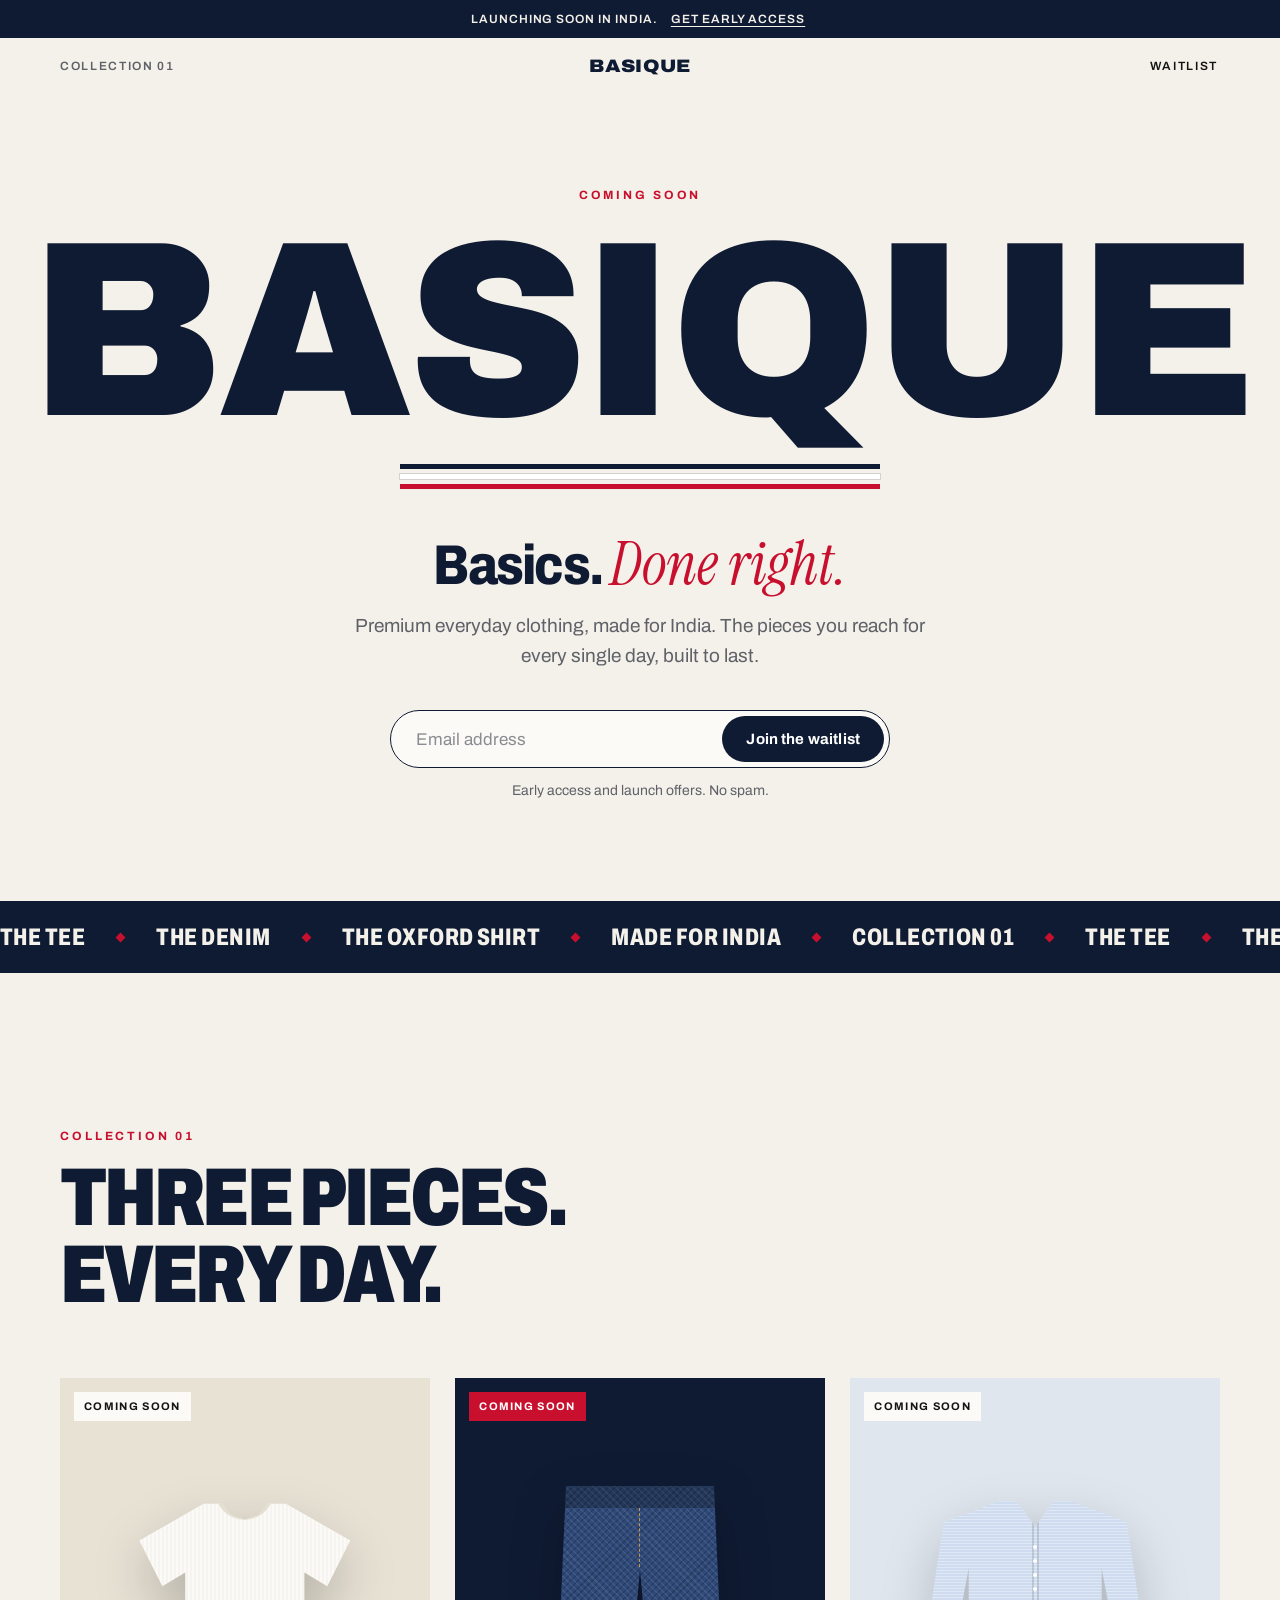
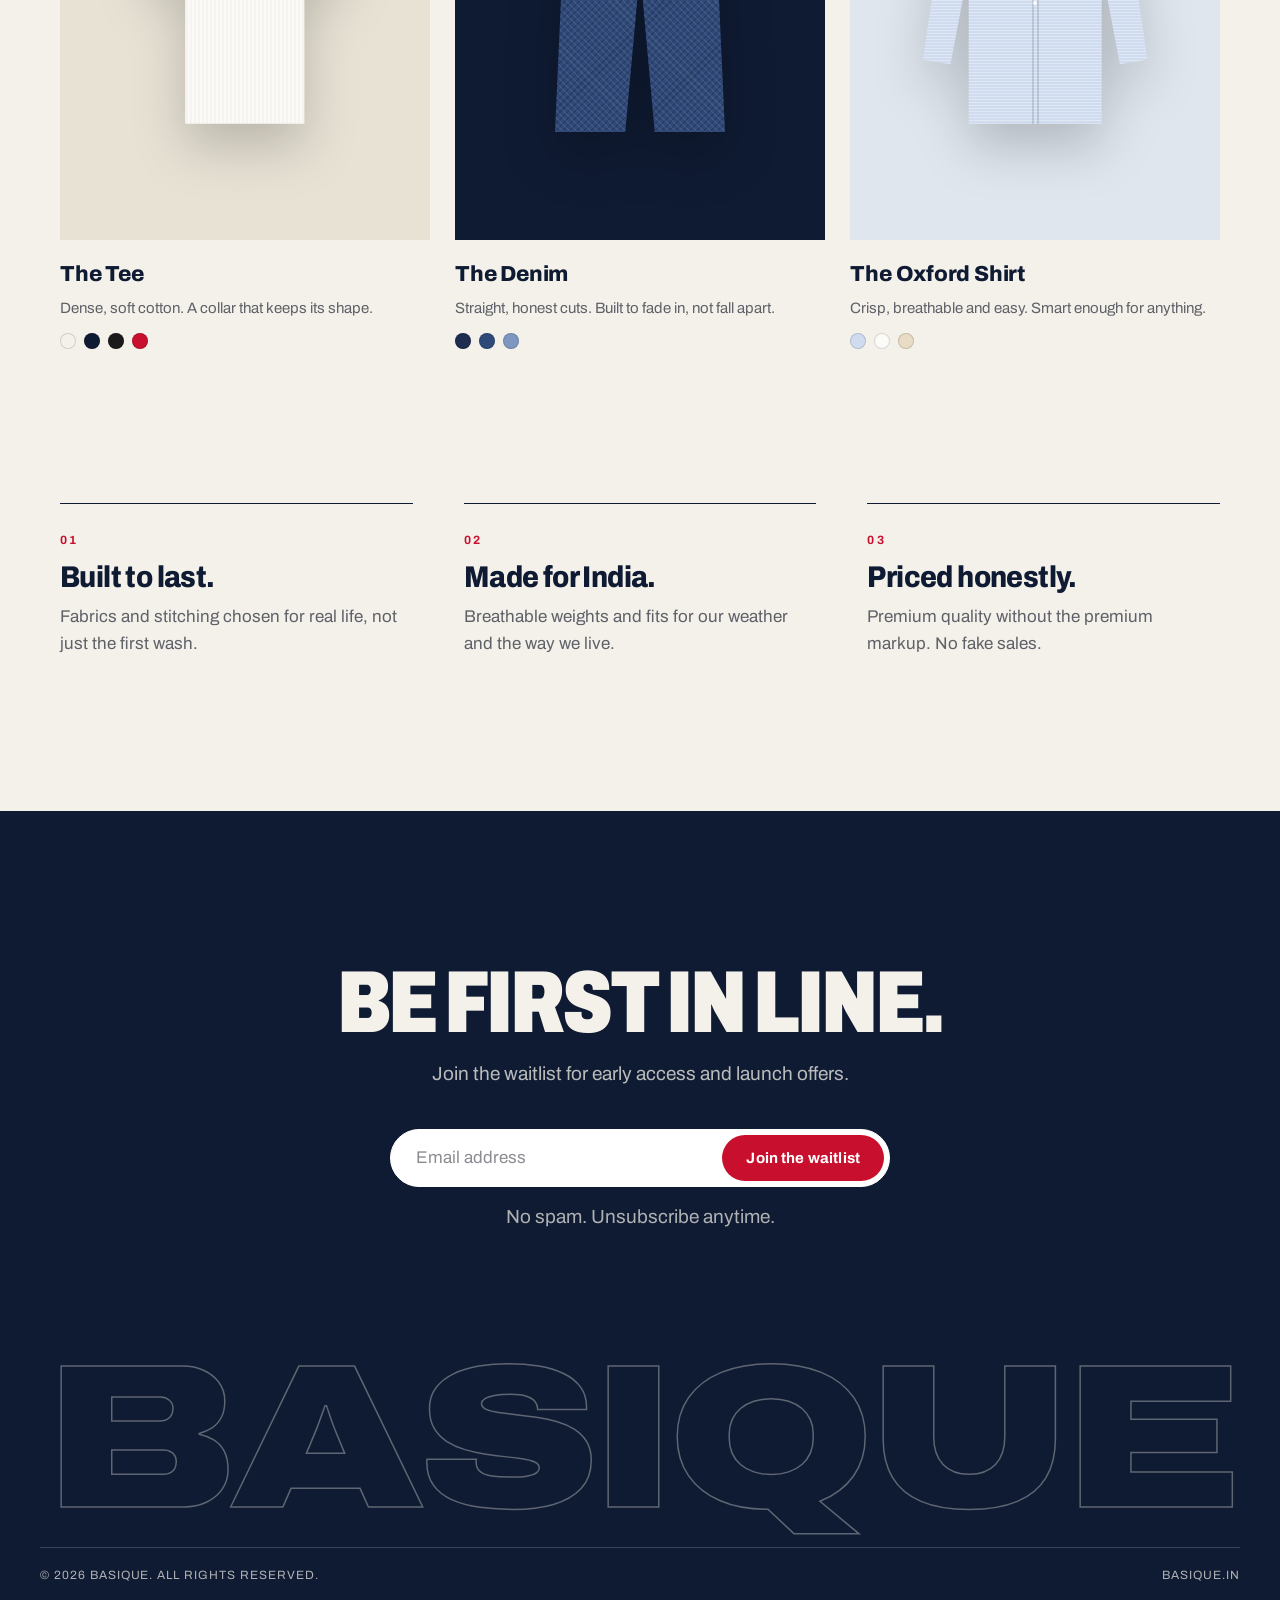
==== commit 3712fb67: "Collection 01 coming soon page" ====
--- a/index.html
+++ b/index.html
@@ -4,25 +4,27 @@
   <meta charset="utf-8">
   <meta name="viewport" content="width=device-width, initial-scale=1, viewport-fit=cover">
   <title>Basique | Premium Everyday Basics, Launching Soon in India</title>
-  <meta name="description" content="Basique is a new Indian clothing label for premium everyday basics: heavyweight tees, honest denim and wardrobe essentials. Join the waitlist for early access and launch offers.">
+  <meta name="description" content="Basique is a new Indian clothing label for premium everyday basics: tees, honest denim and wardrobe essentials. Join the waitlist for early access and launch offers.">
   <link rel="canonical" href="https://basique.in/">
   <meta name="robots" content="index, follow, max-image-preview:large">
   <meta name="theme-color" content="#0f1b33">
   <meta name="color-scheme" content="light">
+  <meta name="format-detection" content="telephone=no">
+  <meta name="apple-mobile-web-app-title" content="Basique">
 
   <meta property="og:type" content="website">
   <meta property="og:site_name" content="Basique">
   <meta property="og:locale" content="en_IN">
   <meta property="og:url" content="https://basique.in/">
   <meta property="og:title" content="Basique | Premium Everyday Basics, Launching Soon">
-  <meta property="og:description" content="Heavyweight tees, honest denim and everyday essentials. Join the waitlist for early access.">
+  <meta property="og:description" content="Tees, honest denim and everyday essentials. Join the waitlist for early access.">
   <meta property="og:image" content="https://basique.in/assets/og.png">
   <meta property="og:image:width" content="1200">
   <meta property="og:image:height" content="630">
   <meta property="og:image:alt" content="Basique, premium everyday basics, coming soon">
   <meta name="twitter:card" content="summary_large_image">
   <meta name="twitter:title" content="Basique | Premium Everyday Basics, Launching Soon">
-  <meta name="twitter:description" content="Heavyweight tees, honest denim and everyday essentials. Join the waitlist.">
+  <meta name="twitter:description" content="Tees, honest denim and everyday essentials. Join the waitlist.">
   <meta name="twitter:image" content="https://basique.in/assets/og.png">
 
   <link rel="icon" href="/favicon.svg" type="image/svg+xml">
@@ -31,37 +33,16 @@
 
   <link rel="preconnect" href="https://fonts.googleapis.com">
   <link rel="preconnect" href="https://fonts.gstatic.com" crossorigin>
-  <link href="https://fonts.googleapis.com/css2?family=Archivo:wdth,wght@62..125,400..900&family=Instrument+Serif:ital@0;1&display=swap" rel="stylesheet">
-  <link rel="stylesheet" href="/styles.css?v=3">
+  <link href="https://fonts.googleapis.com/css2?family=Archivo:wdth,wght@62..125,400..900&family=Instrument+Serif:ital@1&display=swap" rel="stylesheet">
+  <link rel="stylesheet" href="/styles.css?v=4">
 
   <script type="application/ld+json">
   {
     "@context": "https://schema.org",
     "@graph": [
-      {
-        "@type": "Organization",
-        "@id": "https://basique.in/#org",
-        "name": "Basique",
-        "url": "https://basique.in/",
-        "description": "Premium everyday basics from India: tees, denim and wardrobe essentials.",
-        "areaServed": "IN"
-      },
-      {
-        "@type": "WebSite",
-        "@id": "https://basique.in/#website",
-        "url": "https://basique.in/",
-        "name": "Basique",
-        "inLanguage": "en-IN",
-        "publisher": { "@id": "https://basique.in/#org" }
-      },
-      {
-        "@type": "WebPage",
-        "@id": "https://basique.in/#webpage",
-        "url": "https://basique.in/",
-        "name": "Basique | Premium Everyday Basics, Launching Soon in India",
-        "isPartOf": { "@id": "https://basique.in/#website" },
-        "about": { "@id": "https://basique.in/#org" }
-      }
+      {"@type": "Organization", "@id": "https://basique.in/#org", "name": "Basique", "url": "https://basique.in/", "description": "Premium everyday basics from India: tees, denim and wardrobe essentials.", "areaServed": "IN"},
+      {"@type": "WebSite", "@id": "https://basique.in/#website", "url": "https://basique.in/", "name": "Basique", "inLanguage": "en-IN", "publisher": {"@id": "https://basique.in/#org"}},
+      {"@type": "WebPage", "@id": "https://basique.in/#webpage", "url": "https://basique.in/", "name": "Basique | Premium Everyday Basics, Launching Soon in India", "isPartOf": {"@id": "https://basique.in/#website"}, "about": {"@id": "https://basique.in/#org"}}
     ]
   }
   </script>
@@ -73,86 +54,150 @@
     <span class="curtain__bar curtain__bar--red"></span>
   </div>
 
-  <header class="topbar">
-    <span class="topbar__name">Basique</span>
-    <span class="topbar__meta">India <span class="dot"></span> Est. 2026</span>
+  <div class="notice">
+    <p>Launching soon in India. <a href="#waitlist">Get early access</a></p>
+  </div>
+
+  <header class="header" id="header">
+    <div class="header__inner">
+      <span class="header__meta">Collection 01</span>
+      <a class="header__name" href="/" aria-label="Basique home">Basique</a>
+      <a class="header__link" href="#waitlist">Waitlist</a>
+    </div>
   </header>
 
   <main>
     <section class="hero" aria-labelledby="hero-title">
-      <div class="hero__stripes" aria-hidden="true">
-        <span></span><span></span><span></span>
-      </div>
-
-      <p class="eyebrow reveal" style="--d:1.15s">Collection 01 <span class="sep">/</span> Coming soon</p>
+      <p class="eyebrow reveal-in" style="--d:1.15s">Coming soon</p>
 
       <h1 id="hero-title" class="wordmark" aria-label="Basique">
-        <span class="wordmark__row" aria-hidden="true">
-          <span class="ch">B</span><span class="ch">A</span><span class="ch">S</span><span class="ch">I</span><span class="ch">Q</span><span class="ch">U</span><span class="ch">E</span>
-        </span>
+        <span class="wordmark__row" aria-hidden="true"><span class="ch">B</span><span class="ch">A</span><span class="ch">S</span><span class="ch">I</span><span class="ch">Q</span><span class="ch">U</span><span class="ch">E</span></span>
       </h1>
 
-      <p class="tagline reveal" style="--d:1.75s">
-        Basics, <em>done right.</em>
-      </p>
-      <p class="lede reveal" style="--d:1.9s">
-        Premium everyday essentials made for India. Heavyweight tees, honest denim and the pieces you reach for every single day.
-      </p>
-
-      <form class="waitlist reveal" style="--d:2.05s" id="waitlist" novalidate>
-        <label for="email" class="sr-only">Email address</label>
-        <div class="waitlist__field">
-          <input id="email" name="email" type="email" inputmode="email" autocomplete="email" placeholder="Your email address" required>
+      <div class="stripes" aria-hidden="true"><span></span><span></span><span></span></div>
+
+      <p class="headline reveal-in" style="--d:1.75s">Basics. <em>Done right.</em></p>
+      <p class="lede reveal-in" style="--d:1.9s">Premium everyday clothing, made for India. The pieces you reach for every single day, built to last.</p>
+
+      <form class="signup reveal-in" style="--d:2.05s" novalidate>
+        <div class="signup__field">
+          <label class="sr-only" for="email-hero">Email address</label>
+          <input id="email-hero" name="email" type="email" inputmode="email" autocomplete="email" autocapitalize="off" autocorrect="off" spellcheck="false" enterkeyhint="go" placeholder="Email address" required>
           <input class="hp" name="company" type="text" tabindex="-1" autocomplete="off" aria-hidden="true">
-          <button type="submit">
-            <span class="btn__label">Join the waitlist</span>
-            <span class="btn__arrow" aria-hidden="true">→</span>
-          </button>
+          <button type="submit"><span class="signup__label">Join the waitlist</span></button>
         </div>
-        <p class="waitlist__note" role="status" aria-live="polite">Early access, launch offers. No spam, ever.</p>
+        <p class="signup__note" role="status" aria-live="polite">Early access and launch offers. No spam.</p>
       </form>
     </section>
 
     <div class="ticker" aria-hidden="true">
       <div class="ticker__track">
-        <span>Heavyweight Tees</span><i>✦</i><span>Raw &amp; Washed Denim</span><i>✦</i><span>Oxford Shirts</span><i>✦</i><span>Everyday Essentials</span><i>✦</i><span>Made for India</span><i>✦</i>
-        <span>Heavyweight Tees</span><i>✦</i><span>Raw &amp; Washed Denim</span><i>✦</i><span>Oxford Shirts</span><i>✦</i><span>Everyday Essentials</span><i>✦</i><span>Made for India</span><i>✦</i>
+        <span>The Tee</span><i></i><span>The Denim</span><i></i><span>The Oxford Shirt</span><i></i><span>Made for India</span><i></i><span>Collection 01</span><i></i>
+        <span>The Tee</span><i></i><span>The Denim</span><i></i><span>The Oxford Shirt</span><i></i><span>Made for India</span><i></i><span>Collection 01</span><i></i>
       </div>
     </div>
 
-    <section class="pillars" aria-labelledby="pillars-title">
-      <h2 id="pillars-title" class="pillars__title in-view">What&rsquo;s coming</h2>
-      <div class="pillars__grid">
-        <article class="card in-view">
-          <span class="card__num">01</span>
-          <h3>The Tee</h3>
-          <p>Dense cotton, a shape that holds, and a collar that doesn&rsquo;t give up after ten washes.</p>
-          <div class="card__swatch card__swatch--white" aria-hidden="true"></div>
+    <section class="collection" aria-labelledby="collection-title">
+      <div class="section-head reveal">
+        <p class="kicker">Collection 01</p>
+        <h2 id="collection-title">Three pieces.<br>Every day.</h2>
+      </div>
+
+      <div class="products" role="list">
+        <article class="product reveal" role="listitem">
+          <div class="product__media product__media--sand">
+            <span class="product__tag">Coming soon</span>
+            <div class="garment garment--tee" aria-hidden="true"></div>
+          </div>
+          <div class="product__info">
+            <h3>The Tee</h3>
+            <p>Dense, soft cotton. A collar that keeps its shape.</p>
+            <ul class="swatches" aria-label="Colours">
+              <li style="--c:#f4f1ea" title="Off white"></li>
+              <li style="--c:#0f1b33" title="Navy"></li>
+              <li style="--c:#1a1a1a" title="Black"></li>
+              <li style="--c:#c8102e" title="Red"></li>
+            </ul>
+          </div>
         </article>
-        <article class="card in-view">
-          <span class="card__num">02</span>
-          <h3>The Denim</h3>
-          <p>Straight, honest cuts in rigid and washed indigo. Built to fade in, not fall apart.</p>
-          <div class="card__swatch card__swatch--indigo" aria-hidden="true"></div>
+
+        <article class="product reveal" role="listitem">
+          <div class="product__media product__media--ink">
+            <span class="product__tag">Coming soon</span>
+            <div class="garment garment--denim" aria-hidden="true"></div>
+          </div>
+          <div class="product__info">
+            <h3>The Denim</h3>
+            <p>Straight, honest cuts. Built to fade in, not fall apart.</p>
+            <ul class="swatches" aria-label="Washes">
+              <li style="--c:#1d2c4f" title="Rinse"></li>
+              <li style="--c:#2f4a7a" title="Mid wash"></li>
+              <li style="--c:#7d97c0" title="Light wash"></li>
+            </ul>
+          </div>
         </article>
-        <article class="card in-view">
-          <span class="card__num">03</span>
-          <h3>The Essentials</h3>
-          <p>Oxford shirts, knits and layers. Clean colours that work together, every day.</p>
-          <div class="card__swatch card__swatch--red" aria-hidden="true"></div>
+
+        <article class="product reveal" role="listitem">
+          <div class="product__media product__media--sky">
+            <span class="product__tag">Coming soon</span>
+            <div class="garment garment--shirt" aria-hidden="true"></div>
+          </div>
+          <div class="product__info">
+            <h3>The Oxford Shirt</h3>
+            <p>Crisp, breathable and easy. Smart enough for anything.</p>
+            <ul class="swatches" aria-label="Colours">
+              <li style="--c:#cfdcef" title="Blue"></li>
+              <li style="--c:#fbfbf8" title="White"></li>
+              <li style="--c:#e9dcc4" title="Stone"></li>
+            </ul>
+          </div>
         </article>
       </div>
     </section>
+
+    <section class="promise" aria-label="What we stand for">
+      <div class="promise__item reveal">
+        <span class="promise__num">01</span>
+        <h3>Built to last.</h3>
+        <p>Fabrics and stitching chosen for real life, not just the first wash.</p>
+      </div>
+      <div class="promise__item reveal">
+        <span class="promise__num">02</span>
+        <h3>Made for India.</h3>
+        <p>Breathable weights and fits for our weather and the way we live.</p>
+      </div>
+      <div class="promise__item reveal">
+        <span class="promise__num">03</span>
+        <h3>Priced honestly.</h3>
+        <p>Premium quality without the premium markup. No fake sales.</p>
+      </div>
+    </section>
+
+    <section class="cta" id="waitlist" aria-labelledby="cta-title">
+      <div class="cta__inner reveal">
+        <h2 id="cta-title">Be first in line.</h2>
+        <p>Join the waitlist for early access and launch offers.</p>
+        <form class="signup signup--dark" novalidate>
+          <div class="signup__field">
+            <label class="sr-only" for="email-cta">Email address</label>
+            <input id="email-cta" name="email" type="email" inputmode="email" autocomplete="email" autocapitalize="off" autocorrect="off" spellcheck="false" enterkeyhint="go" placeholder="Email address" required>
+            <input class="hp" name="company" type="text" tabindex="-1" autocomplete="off" aria-hidden="true">
+            <button type="submit"><span class="signup__label">Join the waitlist</span></button>
+          </div>
+          <p class="signup__note" role="status" aria-live="polite">No spam. Unsubscribe anytime.</p>
+        </form>
+      </div>
+    </section>
   </main>
 
   <footer class="footer">
-    <p class="footer__big" aria-hidden="true">Basique</p>
+    <p class="footer__name" aria-hidden="true">Basique</p>
     <div class="footer__row">
-      <span>&copy; <span id="yr">2026</span> Basique. All rights reserved.</span>
+      <span>&copy; <span class="year">2026</span> Basique. All rights reserved.</span>
       <span>basique.in</span>
     </div>
   </footer>
 
-  <script src="/app.js?v=3" defer></script>
+  <script src="/app.js?v=4" defer></script>
 </body>
 </html>
--- a/styles.css
+++ b/styles.css
@@ -2,65 +2,66 @@
   --cream:#f4f1ea;
   --paper:#fbfaf6;
   --navy:#0f1b33;
-  --ink:#121212;
-  --muted:#5b5f69;
+  --ink:#141414;
+  --muted:#5f6168;
+  --line:rgba(15,27,51,.14);
   --red:#c8102e;
-  --indigo:#2b3a67;
-  --line:rgba(15,27,51,.14);
+  --red-dark:#a50d26;
+  --denim:#2f4a7a;
   --ease:cubic-bezier(.77,0,.18,1);
   --ease-out:cubic-bezier(.16,1,.3,1);
-  --gutter:clamp(16px,4vw,48px);
+  --pad-l:max(20px, env(safe-area-inset-left));
+  --pad-r:max(20px, env(safe-area-inset-right));
+  --wrap:1200px;
+  --header-h:56px;
 }
 *,*::before,*::after{box-sizing:border-box}
-html{-webkit-text-size-adjust:100%;overflow-x:clip}
+html{-webkit-text-size-adjust:100%;text-size-adjust:100%;overflow-x:clip;scroll-behavior:smooth;scroll-padding-top:calc(var(--header-h) + 12px)}
 body{
   margin:0;background:var(--cream);color:var(--ink);
   font-family:"Archivo",system-ui,-apple-system,"Segoe UI",Roboto,sans-serif;
-  font-variation-settings:"wdth" 100;
-  -webkit-font-smoothing:antialiased;overflow-x:clip;
-}
+  font-size:17px;line-height:1.5;font-variation-settings:"wdth" 100;
+  -webkit-font-smoothing:antialiased;-moz-osx-font-smoothing:grayscale;
+  overflow-x:clip;-webkit-tap-highlight-color:transparent;
+}
+h1,h2,h3,p,ul{margin:0}
+ul{padding:0;list-style:none}
+a{color:inherit}
+em{font-family:"Instrument Serif",Georgia,serif;font-style:italic;font-weight:400;letter-spacing:0}
+:focus-visible{outline:2px solid var(--red);outline-offset:3px}
 .sr-only{position:absolute;width:1px;height:1px;padding:0;margin:-1px;overflow:hidden;clip:rect(0,0,0,0);border:0}
-em{font-family:"Instrument Serif",Georgia,serif;font-style:italic;font-weight:400}
-
-.curtain{position:fixed;inset:0;z-index:50;display:grid;grid-template-columns:repeat(3,1fr);pointer-events:none}
-.curtain__bar{display:block;height:100%;transform-origin:top;animation:curtain 1s var(--ease) forwards}
+
+.curtain{position:fixed;inset:0;z-index:100;display:grid;grid-template-columns:repeat(3,1fr);pointer-events:none}
+.curtain__bar{height:100%;transform-origin:top;animation:curtain 1s var(--ease) forwards}
 .curtain__bar--navy{background:var(--navy);animation-delay:.15s}
 .curtain__bar--white{background:var(--paper);animation-delay:.27s}
 .curtain__bar--red{background:var(--red);animation-delay:.39s}
 @keyframes curtain{to{transform:scaleY(0)}}
 
-.topbar{
-  position:fixed;top:0;left:0;right:0;z-index:10;
-  display:flex;justify-content:space-between;align-items:center;
-  padding:18px var(--gutter);font-size:12px;letter-spacing:.18em;text-transform:uppercase;font-weight:600;
-  mix-blend-mode:difference;color:#fff;
-  opacity:0;animation:fade .8s var(--ease-out) 1.4s forwards;
-}
-.topbar__meta{display:inline-flex;align-items:center;gap:10px}
-.dot{width:6px;height:6px;border-radius:50%;background:currentColor;display:inline-block;animation:pulse 2s ease-in-out infinite}
-@keyframes pulse{50%{opacity:.25}}
-
-.hero{
-  position:relative;min-height:100svh;
-  display:flex;flex-direction:column;justify-content:center;align-items:center;text-align:center;
-  padding:96px var(--gutter) 72px;
-}
-.eyebrow{
-  margin:0 0 clamp(12px,2vw,24px);font-size:12px;font-weight:600;letter-spacing:.24em;text-transform:uppercase;color:var(--muted)
-}
-.eyebrow .sep{color:var(--red);margin:0 .4em}
-
-.wordmark{margin:0;line-height:.8;font-weight:900;color:var(--navy);
-  font-size:clamp(64px,20.5vw,300px);letter-spacing:-.02em;user-select:none}
+.notice{background:var(--navy);color:var(--cream);text-align:center;font-size:12px;font-weight:600;letter-spacing:.08em;text-transform:uppercase;
+  padding:calc(10px + env(safe-area-inset-top)) var(--pad-r) 10px var(--pad-l)}
+.notice a{display:inline-block;text-decoration:underline;text-underline-offset:3px;margin:-14px 0 -14px 6px;padding:14px 4px}
+
+.header{position:sticky;top:0;z-index:40;background:rgba(244,241,234,.86);
+  -webkit-backdrop-filter:saturate(160%) blur(14px);backdrop-filter:saturate(160%) blur(14px);
+  border-bottom:1px solid transparent;transition:border-color .3s}
+.header.is-stuck{border-bottom-color:var(--line)}
+.header__inner{max-width:var(--wrap);margin:0 auto;height:var(--header-h);display:grid;grid-template-columns:1fr auto 1fr;align-items:center;
+  padding:0 var(--pad-r) 0 var(--pad-l);font-size:12px;font-weight:600;letter-spacing:.14em;text-transform:uppercase}
+.header__meta{color:var(--muted)}
+.header__name{display:inline-flex;align-items:center;min-height:44px;font-size:18px;font-weight:900;letter-spacing:.02em;text-decoration:none;font-variation-settings:"wdth" 112;color:var(--navy)}
+.header__link{justify-self:end;text-decoration:none;display:inline-flex;align-items:center;min-height:44px;padding:0 2px;position:relative}
+.header__link::after{content:"";position:absolute;left:2px;right:2px;bottom:12px;height:1.5px;background:currentColor;transform:scaleX(0);transform-origin:right;transition:transform .35s var(--ease)}
+.header__link:hover::after{transform:scaleX(1);transform-origin:left}
+
+.hero{min-height:calc(100svh - var(--header-h) - 38px);display:flex;flex-direction:column;align-items:center;justify-content:center;text-align:center;
+  padding:clamp(48px,8vh,96px) var(--pad-r) clamp(56px,9vh,104px) var(--pad-l)}
+.eyebrow{font-size:12px;font-weight:700;letter-spacing:.24em;text-transform:uppercase;color:var(--red);margin-bottom:clamp(16px,2.4vw,28px)}
+
+.wordmark{margin:0;line-height:.8;font-weight:900;color:var(--navy);font-size:clamp(62px,19.5vw,280px);letter-spacing:-.02em;user-select:none}
 .wordmark__row{display:inline-flex}
-.ch{
-  display:inline-block;
-  font-variation-settings:"wdth" 62;
-  clip-path:inset(0 0 0 0);
-  transform:translateY(105%);opacity:0;
-  animation:rise 1.1s var(--ease-out) forwards, widen 1.6s var(--ease) forwards;
-  transition:font-variation-settings .5s var(--ease-out),color .3s;
-}
+.ch{display:inline-block;font-variation-settings:"wdth" 62;transform:translateY(105%);opacity:0;
+  animation:rise 1.1s var(--ease-out) forwards,widen 1.6s var(--ease) forwards;transition:font-variation-settings .5s var(--ease-out),color .3s}
 .ch:nth-child(1){animation-delay:.75s,1.2s}
 .ch:nth-child(2){animation-delay:.81s,1.26s}
 .ch:nth-child(3){animation-delay:.87s,1.32s}
@@ -73,98 +74,148 @@
 .wordmark.is-ready .ch{animation:none;transform:none;opacity:1;font-variation-settings:"wdth" var(--w,100)}
 .wordmark.is-ready .ch:hover{color:var(--red)}
 
-.hero__stripes{display:flex;flex-direction:column;gap:5px;width:min(560px,70vw);margin:clamp(18px,2.4vw,30px) auto 0;order:3}
-.hero__stripes span{height:5px;transform:scaleX(0);transform-origin:left;animation:draw .9s var(--ease) forwards}
-.hero__stripes span:nth-child(1){background:var(--navy);animation-delay:1.45s}
-.hero__stripes span:nth-child(2){background:#fff;box-shadow:0 0 0 1px var(--line);animation-delay:1.55s}
-.hero__stripes span:nth-child(3){background:var(--red);animation-delay:1.65s}
+.stripes{display:flex;flex-direction:column;gap:5px;width:min(480px,64vw);margin-top:clamp(20px,2.6vw,32px)}
+.stripes span{height:5px;transform:scaleX(0);transform-origin:left;animation:draw .9s var(--ease) forwards}
+.stripes span:nth-child(1){background:var(--navy);animation-delay:1.45s}
+.stripes span:nth-child(2){background:#fff;box-shadow:0 0 0 1px var(--line);animation-delay:1.55s}
+.stripes span:nth-child(3){background:var(--red);animation-delay:1.65s}
 @keyframes draw{to{transform:scaleX(1)}}
-.hero > .eyebrow{order:1}.hero > .wordmark{order:2}.hero > .tagline{order:4}.hero > .lede{order:5}.hero > .waitlist{order:6}
-
-.tagline{margin:clamp(22px,3vw,36px) 0 8px;font-size:clamp(28px,4.4vw,52px);font-weight:800;letter-spacing:-.02em;color:var(--navy);
-  font-variation-settings:"wdth" 88}
-.tagline em{color:var(--red);font-size:1.08em}
-.lede{max-width:540px;margin:0 auto;color:var(--muted);font-size:clamp(15px,1.4vw,17px);line-height:1.6}
-
-.reveal{opacity:0;transform:translateY(18px);animation:up .9s var(--ease-out) var(--d,0s) forwards}
+
+.headline{margin-top:clamp(28px,3.6vw,44px);font-size:clamp(30px,4.6vw,56px);font-weight:800;line-height:1.05;letter-spacing:-.03em;color:var(--navy);font-variation-settings:"wdth" 85}
+.headline em{color:var(--red);font-size:1.06em}
+.lede{max-width:30em;margin-top:16px;color:var(--muted);font-size:clamp(17px,1.5vw,19px);line-height:1.55}
+
+.reveal-in{opacity:0;transform:translateY(16px);animation:up .9s var(--ease-out) var(--d,0s) forwards}
 @keyframes up{to{opacity:1;transform:none}}
-@keyframes fade{to{opacity:1}}
-
-.waitlist{width:100%;max-width:520px;margin-top:clamp(24px,3vw,36px)}
-.waitlist__field{display:flex;background:var(--paper);border:1.5px solid var(--navy);border-radius:999px;padding:5px;
-  transition:box-shadow .3s}
-.waitlist__field:focus-within{box-shadow:0 0 0 4px rgba(200,16,46,.15)}
-.waitlist input[type=email]{flex:1;min-width:0;border:0;background:transparent;padding:12px 18px;font:inherit;font-size:16px;color:var(--ink);outline:none}
-.waitlist button{
-  position:relative;overflow:hidden;flex-shrink:0;
-  display:inline-flex;align-items:center;gap:10px;border:0;cursor:pointer;
-  background:var(--navy);color:#fff;border-radius:999px;padding:12px 22px;
-  font:inherit;font-size:14px;font-weight:700;letter-spacing:.04em;
-}
-.waitlist button::before{content:"";position:absolute;inset:0;background:var(--red);transform:translateY(101%);transition:transform .45s var(--ease)}
-.waitlist button:hover::before,.waitlist button:focus-visible::before{transform:none}
-.btn__label,.btn__arrow{position:relative}
-.btn__arrow{transition:transform .35s var(--ease-out)}
-.waitlist button:hover .btn__arrow{transform:translateX(4px)}
-.waitlist button[disabled]{opacity:.7;cursor:wait}
+
+.signup{width:100%;max-width:500px;margin:clamp(28px,3.4vw,40px) auto 0}
+.signup__field{position:relative;display:flex;align-items:center;background:var(--paper);border:1.5px solid var(--navy);border-radius:999px;padding:5px;transition:box-shadow .25s}
+.signup__field:focus-within{box-shadow:0 0 0 4px rgba(200,16,46,.16)}
+.signup input[type=email]{flex:1;min-width:0;height:46px;border:0;background:transparent;padding:0 16px 0 20px;font:inherit;font-size:17px;color:var(--ink);outline:none;-webkit-appearance:none;appearance:none}
+.signup input::placeholder{color:#8a8c92}
+.signup button{position:relative;overflow:hidden;flex-shrink:0;height:46px;padding:0 24px;border:0;border-radius:999px;cursor:pointer;
+  background:var(--navy);color:#fff;font:inherit;font-size:15px;font-weight:700;letter-spacing:.01em}
+.signup button::before{content:"";position:absolute;inset:0;background:var(--red);transform:translateY(101%);transition:transform .45s var(--ease)}
+.signup button:hover::before,.signup button:focus-visible::before{transform:none}
+.signup__label{position:relative}
+.signup button[disabled]{cursor:wait;opacity:.75}
+.signup__note{margin-top:12px;font-size:14px;color:var(--muted);min-height:1.5em;text-align:center}
+.signup__note.ok{color:#1d6b3a;font-weight:600}
+.signup__note.err{color:var(--red);font-weight:600}
+.signup.is-error .signup__field{border-color:var(--red)}
+.signup.is-done .signup__field{border-color:#1d6b3a}
 .hp{position:absolute;left:-9999px;width:1px;height:1px;opacity:0}
-.waitlist__note{margin:12px 0 0;font-size:13px;color:var(--muted);min-height:1.4em}
-.waitlist__note.ok{color:#1d6b3a;font-weight:600}
-.waitlist__note.err{color:var(--red);font-weight:600}
-.waitlist.done .waitlist__field{border-color:#1d6b3a}
-
-.ticker{background:var(--navy);color:var(--cream);overflow:hidden;border-block:1px solid var(--navy);
-  transform:rotate(-1.5deg) scale(1.03);margin:clamp(8px,2vw,24px) 0}
-.ticker__track{display:flex;align-items:center;gap:28px;width:max-content;padding:16px 0;animation:marquee 32s linear infinite;
-  font-size:clamp(18px,2.4vw,28px);font-weight:800;text-transform:uppercase;letter-spacing:.02em;font-variation-settings:"wdth" 75;white-space:nowrap}
-.ticker__track i{font-style:normal;color:var(--red);font-size:.7em}
+
+.signup--dark .signup__field{background:#fff;border-color:#fff}
+.signup--dark button{background:var(--red)}
+.signup--dark button::before{background:var(--ink)}
+.signup--dark .signup__note{color:rgba(244,241,234,.7)}
+.signup--dark .signup__note.ok{color:#8fe0a8}
+.signup--dark .signup__note.err{color:#ff9aa8}
+
+.ticker{background:var(--navy);color:var(--cream);overflow:hidden}
+.ticker__track{display:flex;align-items:center;gap:32px;width:max-content;padding:18px 0;animation:marquee 36s linear infinite;
+  font-size:clamp(17px,2vw,24px);font-weight:800;text-transform:uppercase;letter-spacing:.02em;font-variation-settings:"wdth" 75;white-space:nowrap}
+.ticker__track i{width:7px;height:7px;background:var(--red);transform:rotate(45deg);flex-shrink:0}
 @keyframes marquee{to{transform:translateX(-50%)}}
 
-.pillars{padding:clamp(72px,10vw,140px) var(--gutter);max-width:1240px;margin:0 auto}
-.pillars__title{margin:0 0 clamp(28px,4vw,48px);font-size:clamp(36px,6vw,80px);font-weight:900;letter-spacing:-.03em;color:var(--navy);
-  font-variation-settings:"wdth" 70;text-transform:uppercase;line-height:.9}
-.pillars__grid{display:grid;grid-template-columns:repeat(3,1fr);gap:clamp(14px,2vw,24px)}
-.card{position:relative;overflow:hidden;background:var(--paper);border:1px solid var(--line);border-radius:4px;
-  padding:28px 26px 0;display:flex;flex-direction:column;min-height:340px;
-  transition:transform .5s var(--ease-out),box-shadow .5s}
-.card:hover{transform:translateY(-6px);box-shadow:0 24px 50px -24px rgba(15,27,51,.35)}
-.card__num{font-size:12px;font-weight:700;letter-spacing:.2em;color:var(--red)}
-.card h3{margin:14px 0 10px;font-size:clamp(26px,2.6vw,34px);font-weight:900;letter-spacing:-.02em;color:var(--navy);font-variation-settings:"wdth" 80;text-transform:uppercase}
-.card p{margin:0;color:var(--muted);line-height:1.6;font-size:15px}
-.card__swatch{margin:auto -26px 0;height:96px;transform:translateY(40%);transition:transform .6s var(--ease)}
-.card:hover .card__swatch{transform:translateY(0)}
-.card__swatch--white{background:repeating-linear-gradient(90deg,#fff 0 22px,#ece8df 22px 24px);border-top:1px solid var(--line)}
-.card__swatch--indigo{background:
-  repeating-linear-gradient(45deg,rgba(255,255,255,.07) 0 2px,transparent 2px 6px),
-  repeating-linear-gradient(-45deg,rgba(0,0,0,.18) 0 2px,transparent 2px 6px),var(--indigo)}
-.card__swatch--red{background:repeating-linear-gradient(0deg,var(--red) 0 14px,#b00d27 14px 16px)}
-
-.js .in-view{opacity:0;transform:translateY(40px);transition:opacity .9s var(--ease-out),transform .9s var(--ease-out)}
-.js .in-view.shown{opacity:1;transform:none}
-.js .card.in-view.shown:hover{transform:translateY(-6px)}
-.js .pillars__grid .card:nth-child(2){transition-delay:.1s}
-.js .pillars__grid .card:nth-child(3){transition-delay:.2s}
-
-.footer{background:var(--navy);color:var(--cream);padding:clamp(40px,6vw,72px) var(--gutter) 22px;overflow:hidden}
-.footer__big{margin:0;font-weight:900;text-transform:uppercase;line-height:.78;letter-spacing:-.03em;
-  font-size:clamp(64px,21vw,340px);font-variation-settings:"wdth" 125;color:transparent;-webkit-text-stroke:1.5px rgba(244,241,234,.5);
-  white-space:nowrap;text-align:center}
-.footer__row{display:flex;justify-content:space-between;gap:12px;flex-wrap:wrap;margin-top:28px;padding-top:18px;
-  border-top:1px solid rgba(244,241,234,.18);font-size:12px;letter-spacing:.08em;text-transform:uppercase;opacity:.75}
-
-@media (max-width:820px){
-  .pillars__grid{grid-template-columns:1fr}
-  .card{min-height:260px}
-}
-@media (max-width:480px){
-  .waitlist__field{flex-direction:column;border-radius:18px;gap:6px}
-  .waitlist input[type=email]{text-align:center}
-  .waitlist button{justify-content:center;border-radius:14px;padding:14px}
-  .topbar__meta{display:none}
+.collection{max-width:var(--wrap);margin:0 auto;padding:clamp(88px,12vw,160px) var(--pad-r) clamp(88px,12vw,160px) var(--pad-l)}
+.section-head{margin-bottom:clamp(36px,5vw,64px)}
+.kicker{font-size:12px;font-weight:700;letter-spacing:.24em;text-transform:uppercase;color:var(--red);margin-bottom:14px}
+.section-head h2{font-size:clamp(40px,6.4vw,84px);font-weight:900;line-height:.95;letter-spacing:-.035em;color:var(--navy);font-variation-settings:"wdth" 78;text-transform:uppercase}
+
+.products{display:grid;grid-template-columns:repeat(3,1fr);gap:clamp(16px,2vw,28px)}
+.product__media{position:relative;aspect-ratio:4/5;overflow:hidden;display:grid;place-items:center}
+.product__media--sand{background:#e8e2d5}
+.product__media--ink{background:var(--navy)}
+.product__media--sky{background:#dfe6ee}
+.product__tag{position:absolute;top:14px;left:14px;z-index:1;background:var(--paper);color:var(--ink);font-size:11px;font-weight:700;letter-spacing:.12em;text-transform:uppercase;padding:6px 10px}
+.product__media--ink .product__tag{background:var(--red);color:#fff}
+.product__info{padding-top:18px}
+.product__info h3{font-size:clamp(19px,1.7vw,22px);font-weight:800;letter-spacing:-.01em;color:var(--navy)}
+.product__info p{margin-top:6px;color:var(--muted);font-size:15px;line-height:1.5}
+.swatches{display:flex;gap:8px;margin-top:14px}
+.swatches li{width:16px;height:16px;border-radius:50%;background:var(--c);box-shadow:inset 0 0 0 1px rgba(0,0,0,.15)}
+
+.garment{position:relative;width:62%;aspect-ratio:1;filter:drop-shadow(0 22px 26px rgba(0,0,0,.2));transition:transform .8s var(--ease-out)}
+@media (hover:hover){.product:hover .garment{transform:scale(1.05) translateY(-2%)}}
+.garment::before,.garment::after{content:"";position:absolute}
+.garment--tee::before{inset:0;background:#fbfaf6;
+  background-image:radial-gradient(circle at 50% -2%,#e4ded1 0 11%,transparent 11.5%),repeating-linear-gradient(90deg,rgba(0,0,0,.025) 0 2px,transparent 2px 4px);
+  clip-path:polygon(32% 4%,40% 4%,44% 9%,50% 11%,56% 9%,60% 4%,68% 4%,96% 20%,86% 40%,76% 34%,76% 100%,24% 100%,24% 34%,14% 40%,4% 20%)}
+.garment--denim{width:50%;aspect-ratio:3/4}
+.garment--denim::before{inset:0;background-color:var(--denim);
+  background-image:linear-gradient(180deg,rgba(0,0,0,.25) 0 9%,transparent 9%),repeating-linear-gradient(45deg,rgba(255,255,255,.08) 0 1.5px,transparent 1.5px 5px),repeating-linear-gradient(-45deg,rgba(0,0,0,.18) 0 1.5px,transparent 1.5px 5px);
+  clip-path:polygon(10% 0,90% 0,96% 100%,58% 100%,50% 34%,42% 100%,4% 100%)}
+.garment--denim::after{left:49.6%;top:9%;height:24%;border-left:1.5px dashed rgba(230,160,70,.85)}
+.garment--shirt::before{inset:0;background:#cfdcef;
+  background-image:linear-gradient(90deg,transparent 48.6%,rgba(0,0,0,.12) 48.6% 49.2%,transparent 49.2% 50.8%,rgba(0,0,0,.12) 50.8% 51.4%,transparent 51.4%),repeating-linear-gradient(0deg,rgba(255,255,255,.35) 0 1px,transparent 1px 3px);
+  clip-path:polygon(34% 3%,42% 3%,50% 14%,58% 3%,66% 3%,90% 12%,99% 72%,87% 74%,79% 32%,79% 100%,21% 100%,21% 32%,13% 74%,1% 72%,10% 12%)}
+.garment--shirt::after{left:50%;top:22%;width:4px;height:4px;margin-left:-2px;border-radius:50%;background:#fff;box-shadow:0 14px 0 #fff,0 28px 0 #fff,0 42px 0 #fff,0 56px 0 #fff}
+
+.promise{max-width:var(--wrap);margin:0 auto;padding:0 var(--pad-r) clamp(88px,12vw,160px) var(--pad-l);display:grid;grid-template-columns:repeat(3,1fr);gap:clamp(28px,4vw,56px)}
+.promise__item{border-top:1.5px solid var(--navy);padding-top:22px}
+.promise__num{font-size:12px;font-weight:700;letter-spacing:.2em;color:var(--red)}
+.promise__item h3{margin-top:10px;font-size:clamp(24px,2.4vw,30px);font-weight:800;letter-spacing:-.02em;line-height:1.1;color:var(--navy);font-variation-settings:"wdth" 90}
+.promise__item p{margin-top:10px;color:var(--muted);line-height:1.55}
+
+.cta{background:var(--navy);color:var(--cream);text-align:center;padding:clamp(88px,12vw,150px) var(--pad-r) clamp(80px,10vw,130px) var(--pad-l)}
+.cta__inner{max-width:880px;margin:0 auto}
+.cta h2{font-size:clamp(44px,7vw,88px);font-weight:900;line-height:.95;letter-spacing:-.035em;text-transform:uppercase;font-variation-settings:"wdth" 78}
+.cta p{margin-top:16px;color:rgba(244,241,234,.75);font-size:clamp(17px,1.6vw,19px)}
+
+.footer{background:var(--navy);color:var(--cream);padding:0 var(--pad-r) calc(24px + env(safe-area-inset-bottom)) var(--pad-l);overflow:hidden}
+.footer__name{margin:0;font-weight:900;text-transform:uppercase;line-height:.78;letter-spacing:-.03em;text-align:center;white-space:nowrap;
+  font-size:clamp(56px,16vw,260px);font-variation-settings:"wdth" 125;color:transparent;-webkit-text-stroke:1.5px rgba(244,241,234,.35)}
+.footer__row{max-width:var(--wrap);margin:28px auto 0;display:flex;justify-content:space-between;gap:8px 20px;flex-wrap:wrap;padding-top:18px;
+  border-top:1px solid rgba(244,241,234,.18);font-size:12px;letter-spacing:.08em;text-transform:uppercase;color:rgba(244,241,234,.7)}
+
+.js .reveal{opacity:0;transform:translateY(36px);transition:opacity .9s var(--ease-out),transform .9s var(--ease-out)}
+.js .reveal.shown{opacity:1;transform:none}
+.js .products .product:nth-child(2),.js .promise__item:nth-child(2){transition-delay:.08s}
+.js .products .product:nth-child(3),.js .promise__item:nth-child(3){transition-delay:.16s}
+
+@media (max-width:1068px){
+  .products{gap:16px}
+  .product__info p{font-size:14px}
+}
+
+@media (max-width:734px){
+  :root{--header-h:52px}
+  .notice{font-size:11px;letter-spacing:.06em}
+  .header__inner{grid-template-columns:auto 1fr}
+  .header__meta{display:none}
+  .header__name{justify-self:start}
+  .hero{min-height:calc(100svh - var(--header-h) - 37px);padding-top:40px;padding-bottom:56px}
+  .stripes{width:72vw}
+  .signup__field{flex-direction:column;align-items:stretch;border-radius:18px;padding:6px;gap:6px}
+  .signup input[type=email]{flex:none;height:50px;text-align:center;padding:0 12px}
+  .signup button{height:50px;border-radius:13px}
+  .collection{padding-left:0;padding-right:0}
+  .section-head{padding:0 var(--pad-r) 0 var(--pad-l)}
+  .products{display:flex;gap:12px;overflow-x:auto;scroll-snap-type:x mandatory;scroll-padding-inline:var(--pad-l);
+    padding:0 var(--pad-r) 6px var(--pad-l);overscroll-behavior-x:contain;scrollbar-width:none}
+  .products::-webkit-scrollbar{display:none}
+  .product{flex:0 0 min(78vw,320px);scroll-snap-align:start}
+  .js .products .product.reveal{opacity:1;transform:none;transition:none}
+  .promise{grid-template-columns:1fr;gap:36px}
+  .footer__row{flex-direction:column}
+}
+
+@media (max-width:380px){
+  .notice a{display:block;margin:2px 0 0}
+  .headline{font-size:28px}
+}
+
+@media (max-height:520px) and (orientation:landscape){
+  .hero{min-height:auto;padding-top:32px;padding-bottom:48px}
+  .wordmark{font-size:clamp(56px,13vw,140px)}
 }
 
 @media (prefers-reduced-motion:reduce){
+  html{scroll-behavior:auto}
   *,*::before,*::after{animation-duration:.01ms!important;animation-delay:0s!important;transition-duration:.01ms!important}
   .curtain{display:none}
   .ticker__track{animation:none}
-}
+  .js .reveal{opacity:1;transform:none}
+}
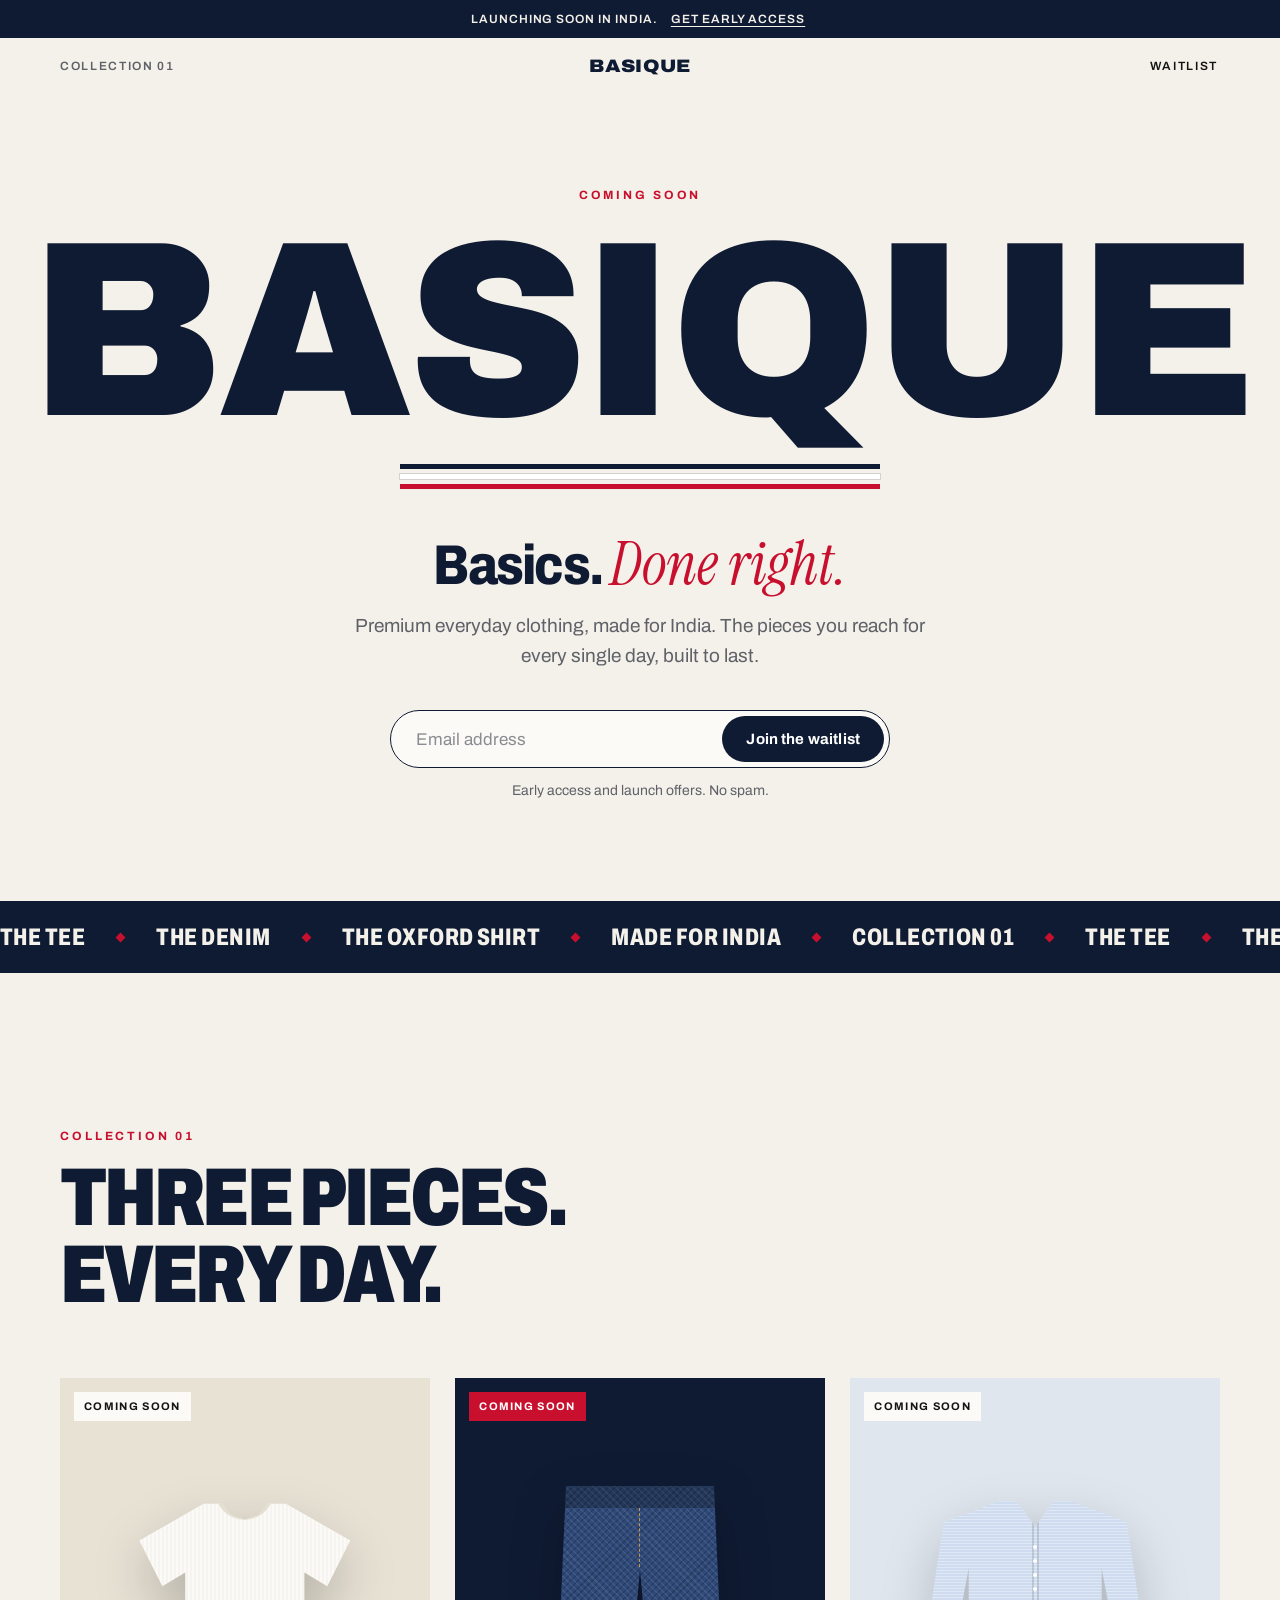
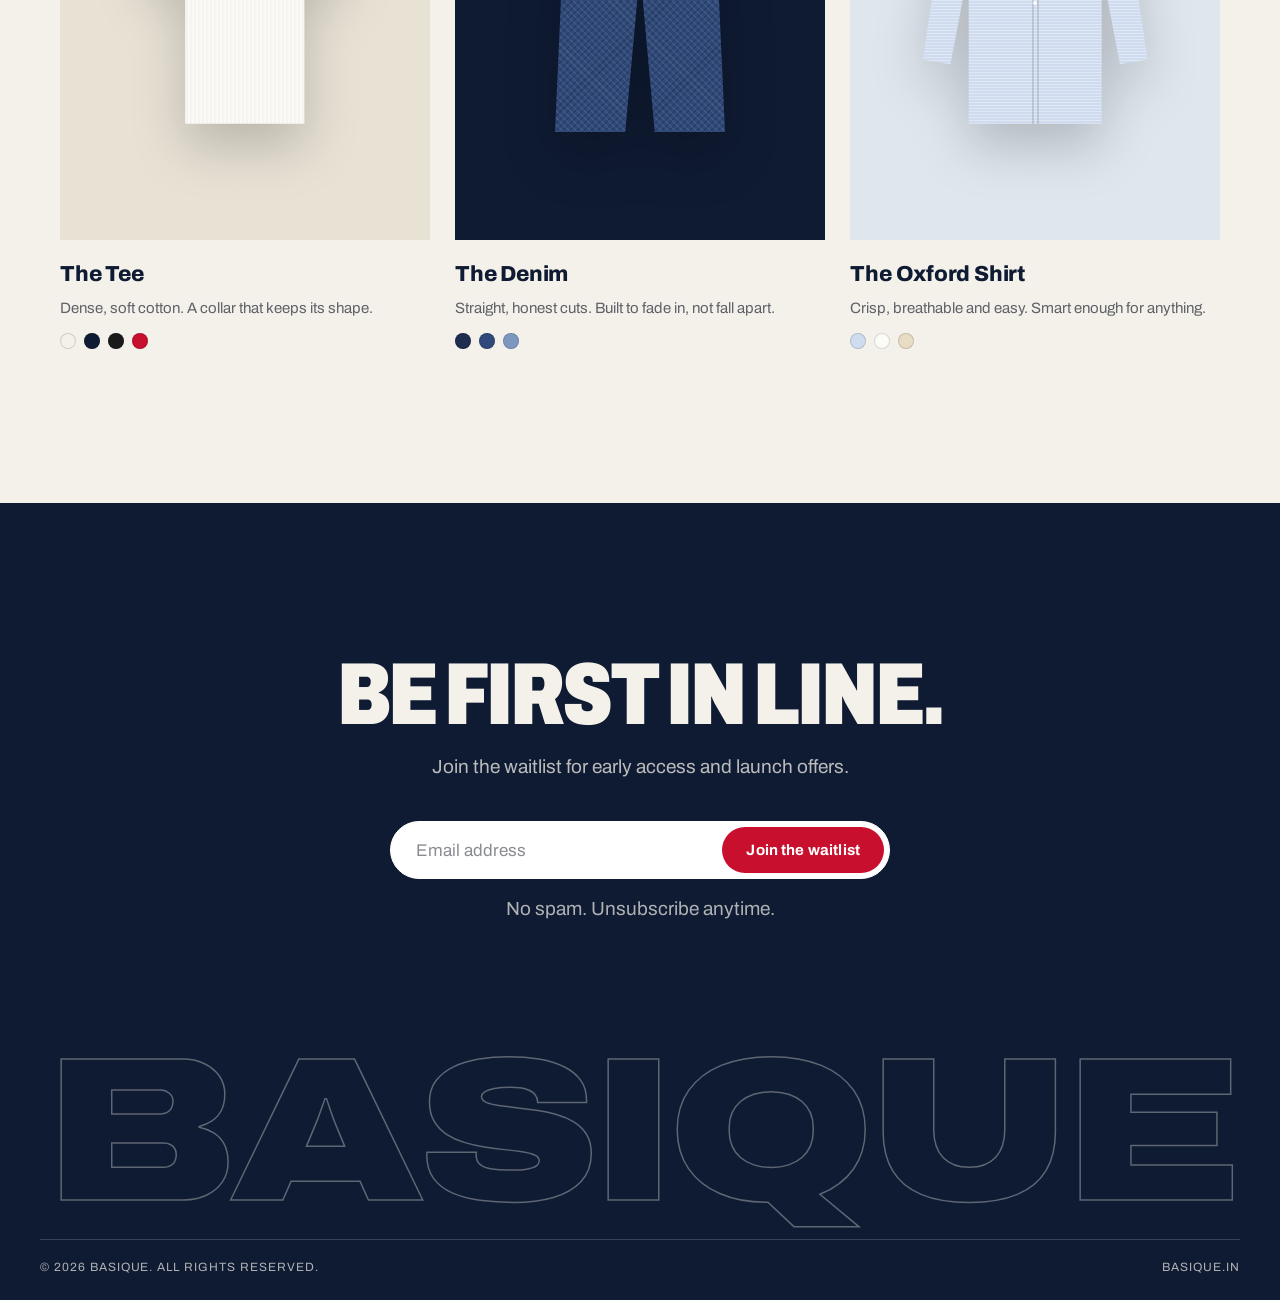
==== commit 6e2b51cb: "Remove promise section" ====
--- a/index.html
+++ b/index.html
@@ -34,7 +34,7 @@
   <link rel="preconnect" href="https://fonts.googleapis.com">
   <link rel="preconnect" href="https://fonts.gstatic.com" crossorigin>
   <link href="https://fonts.googleapis.com/css2?family=Archivo:wdth,wght@62..125,400..900&family=Instrument+Serif:ital@1&display=swap" rel="stylesheet">
-  <link rel="stylesheet" href="/styles.css?v=4">
+  <link rel="stylesheet" href="/styles.css?v=5">
 
   <script type="application/ld+json">
   {
@@ -155,23 +155,6 @@
       </div>
     </section>
 
-    <section class="promise" aria-label="What we stand for">
-      <div class="promise__item reveal">
-        <span class="promise__num">01</span>
-        <h3>Built to last.</h3>
-        <p>Fabrics and stitching chosen for real life, not just the first wash.</p>
-      </div>
-      <div class="promise__item reveal">
-        <span class="promise__num">02</span>
-        <h3>Made for India.</h3>
-        <p>Breathable weights and fits for our weather and the way we live.</p>
-      </div>
-      <div class="promise__item reveal">
-        <span class="promise__num">03</span>
-        <h3>Priced honestly.</h3>
-        <p>Premium quality without the premium markup. No fake sales.</p>
-      </div>
-    </section>
 
     <section class="cta" id="waitlist" aria-labelledby="cta-title">
       <div class="cta__inner reveal">
--- a/styles.css
+++ b/styles.css
@@ -153,11 +153,6 @@
   clip-path:polygon(34% 3%,42% 3%,50% 14%,58% 3%,66% 3%,90% 12%,99% 72%,87% 74%,79% 32%,79% 100%,21% 100%,21% 32%,13% 74%,1% 72%,10% 12%)}
 .garment--shirt::after{left:50%;top:22%;width:4px;height:4px;margin-left:-2px;border-radius:50%;background:#fff;box-shadow:0 14px 0 #fff,0 28px 0 #fff,0 42px 0 #fff,0 56px 0 #fff}
 
-.promise{max-width:var(--wrap);margin:0 auto;padding:0 var(--pad-r) clamp(88px,12vw,160px) var(--pad-l);display:grid;grid-template-columns:repeat(3,1fr);gap:clamp(28px,4vw,56px)}
-.promise__item{border-top:1.5px solid var(--navy);padding-top:22px}
-.promise__num{font-size:12px;font-weight:700;letter-spacing:.2em;color:var(--red)}
-.promise__item h3{margin-top:10px;font-size:clamp(24px,2.4vw,30px);font-weight:800;letter-spacing:-.02em;line-height:1.1;color:var(--navy);font-variation-settings:"wdth" 90}
-.promise__item p{margin-top:10px;color:var(--muted);line-height:1.55}
 
 .cta{background:var(--navy);color:var(--cream);text-align:center;padding:clamp(88px,12vw,150px) var(--pad-r) clamp(80px,10vw,130px) var(--pad-l)}
 .cta__inner{max-width:880px;margin:0 auto}
@@ -172,8 +167,8 @@
 
 .js .reveal{opacity:0;transform:translateY(36px);transition:opacity .9s var(--ease-out),transform .9s var(--ease-out)}
 .js .reveal.shown{opacity:1;transform:none}
-.js .products .product:nth-child(2),.js .promise__item:nth-child(2){transition-delay:.08s}
-.js .products .product:nth-child(3),.js .promise__item:nth-child(3){transition-delay:.16s}
+.js .products .product:nth-child(2){transition-delay:.08s}
+.js .products .product:nth-child(3){transition-delay:.16s}
 
 @media (max-width:1068px){
   .products{gap:16px}
@@ -198,7 +193,6 @@
   .products::-webkit-scrollbar{display:none}
   .product{flex:0 0 min(78vw,320px);scroll-snap-align:start}
   .js .products .product.reveal{opacity:1;transform:none;transition:none}
-  .promise{grid-template-columns:1fr;gap:36px}
   .footer__row{flex-direction:column}
 }
 
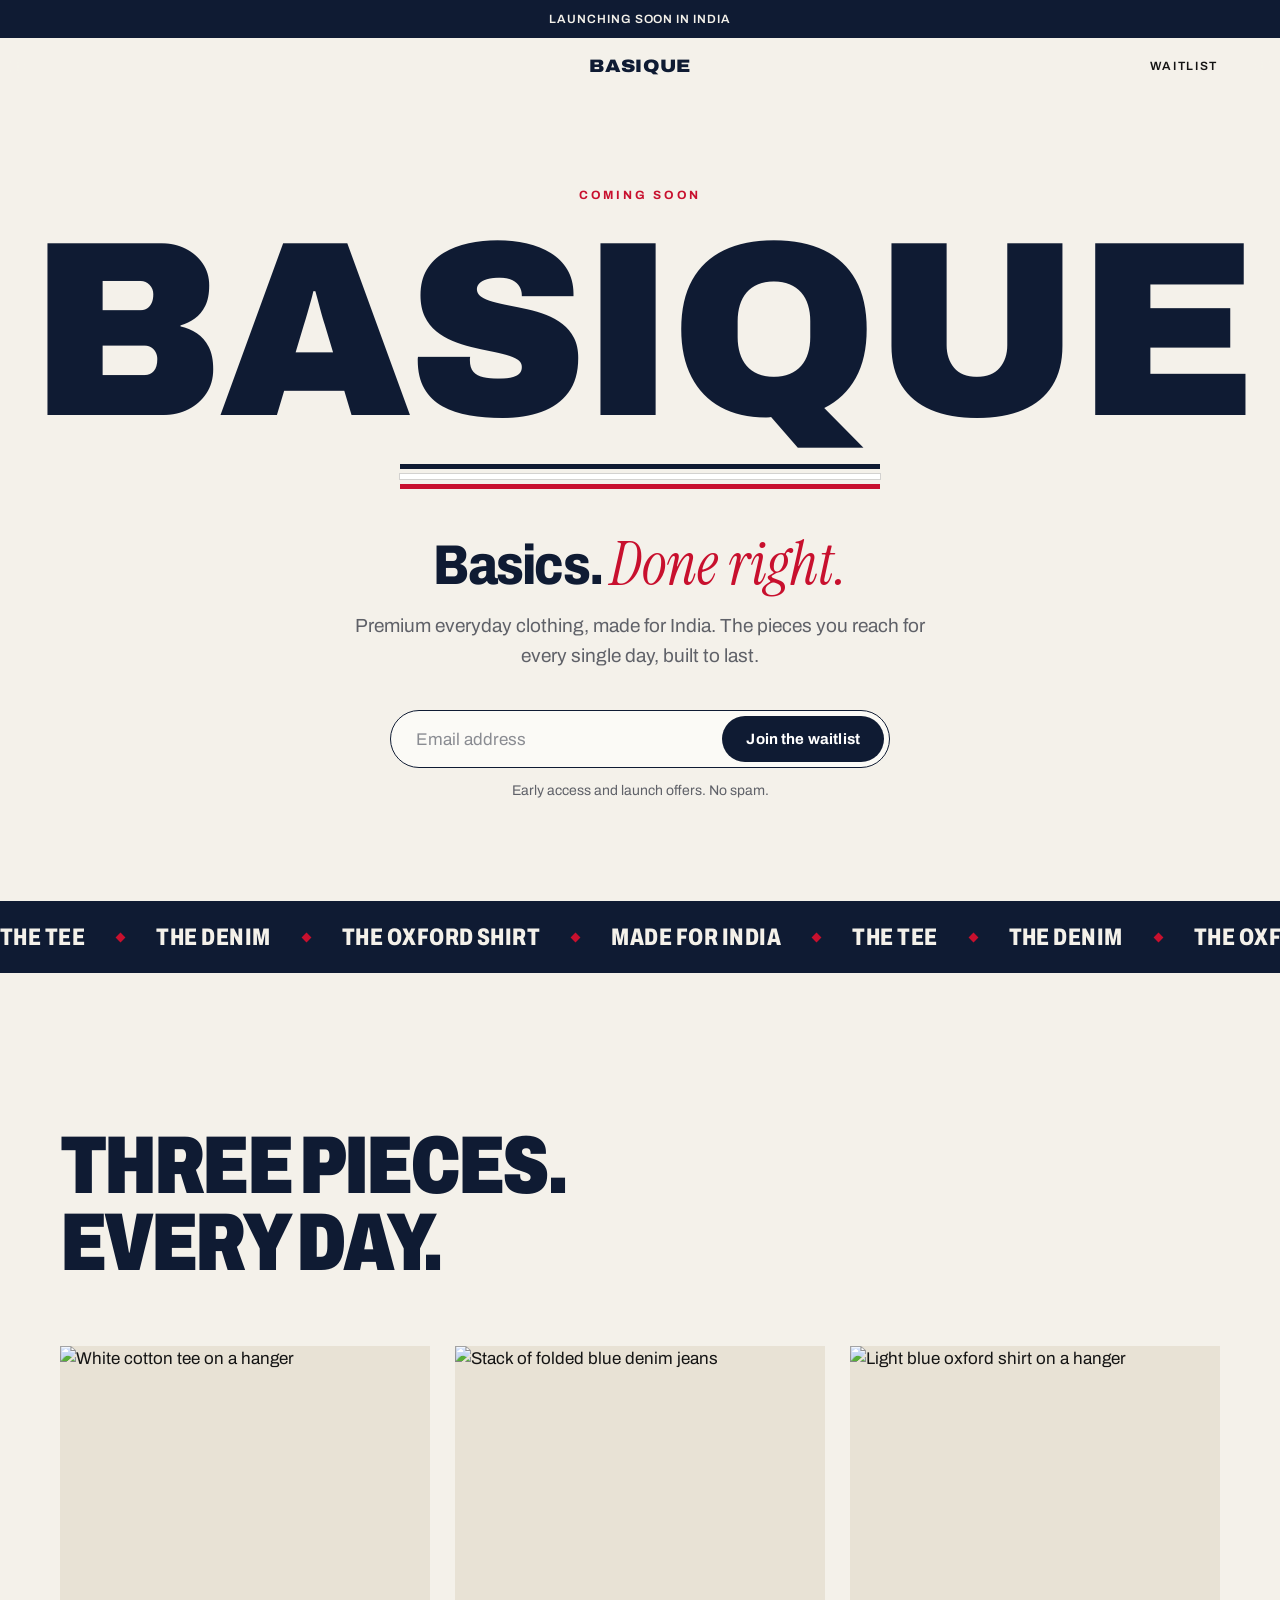
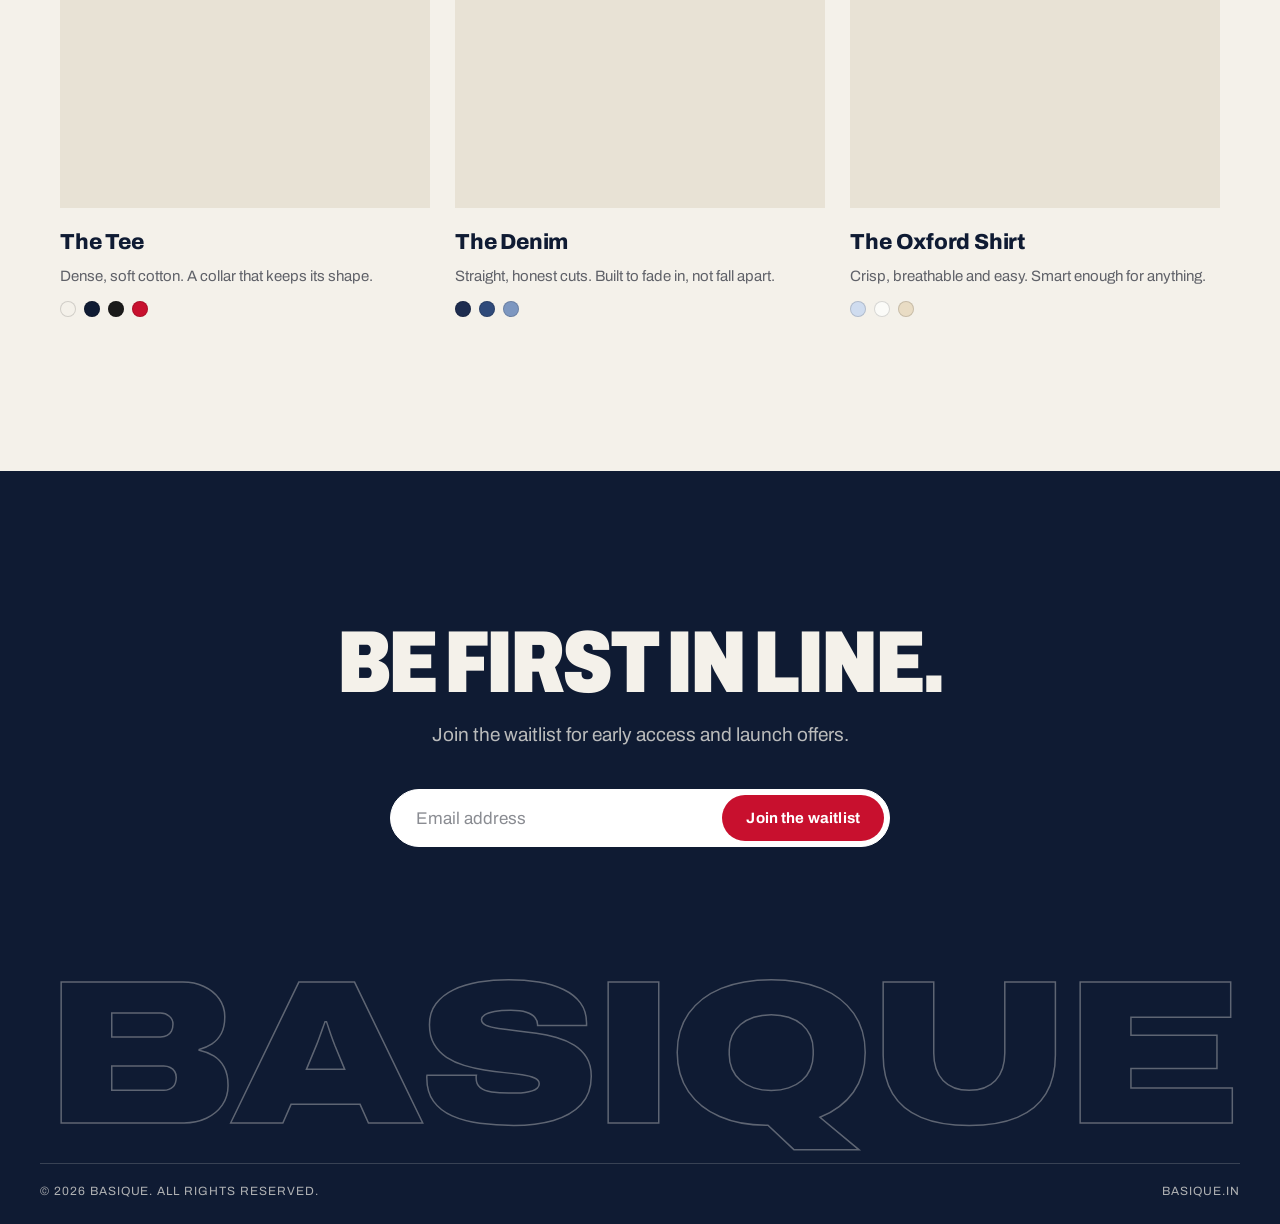
==== commit 935bc8cd: "Product photos and trimmed copy" ====
--- a/index.html
+++ b/index.html
@@ -34,7 +34,7 @@
   <link rel="preconnect" href="https://fonts.googleapis.com">
   <link rel="preconnect" href="https://fonts.gstatic.com" crossorigin>
   <link href="https://fonts.googleapis.com/css2?family=Archivo:wdth,wght@62..125,400..900&family=Instrument+Serif:ital@1&display=swap" rel="stylesheet">
-  <link rel="stylesheet" href="/styles.css?v=5">
+  <link rel="stylesheet" href="/styles.css?v=6">
 
   <script type="application/ld+json">
   {
@@ -55,12 +55,11 @@
   </div>
 
   <div class="notice">
-    <p>Launching soon in India. <a href="#waitlist">Get early access</a></p>
+    <p>Launching soon in India</p>
   </div>
 
   <header class="header" id="header">
     <div class="header__inner">
-      <span class="header__meta">Collection 01</span>
       <a class="header__name" href="/" aria-label="Basique home">Basique</a>
       <a class="header__link" href="#waitlist">Waitlist</a>
     </div>
@@ -92,22 +91,24 @@
 
     <div class="ticker" aria-hidden="true">
       <div class="ticker__track">
-        <span>The Tee</span><i></i><span>The Denim</span><i></i><span>The Oxford Shirt</span><i></i><span>Made for India</span><i></i><span>Collection 01</span><i></i>
-        <span>The Tee</span><i></i><span>The Denim</span><i></i><span>The Oxford Shirt</span><i></i><span>Made for India</span><i></i><span>Collection 01</span><i></i>
+        <span>The Tee</span><i></i><span>The Denim</span><i></i><span>The Oxford Shirt</span><i></i><span>Made for India</span><i></i>
+        <span>The Tee</span><i></i><span>The Denim</span><i></i><span>The Oxford Shirt</span><i></i><span>Made for India</span><i></i>
+        <span>The Tee</span><i></i><span>The Denim</span><i></i><span>The Oxford Shirt</span><i></i><span>Made for India</span><i></i>
+        <span>The Tee</span><i></i><span>The Denim</span><i></i><span>The Oxford Shirt</span><i></i><span>Made for India</span><i></i>
+        <span>The Tee</span><i></i><span>The Denim</span><i></i><span>The Oxford Shirt</span><i></i><span>Made for India</span><i></i>
+        <span>The Tee</span><i></i><span>The Denim</span><i></i><span>The Oxford Shirt</span><i></i><span>Made for India</span><i></i>
       </div>
     </div>
 
     <section class="collection" aria-labelledby="collection-title">
       <div class="section-head reveal">
-        <p class="kicker">Collection 01</p>
         <h2 id="collection-title">Three pieces.<br>Every day.</h2>
       </div>
 
       <div class="products" role="list">
         <article class="product reveal" role="listitem">
-          <div class="product__media product__media--sand">
-            <span class="product__tag">Coming soon</span>
-            <div class="garment garment--tee" aria-hidden="true"></div>
+          <div class="product__media">
+            <img src="https://images.pexels.com/photos/11671964/pexels-photo-11671964.jpeg?auto=compress&amp;cs=tinysrgb&amp;fit=crop&amp;w=800&amp;h=1000" srcset="https://images.pexels.com/photos/11671964/pexels-photo-11671964.jpeg?auto=compress&amp;cs=tinysrgb&amp;fit=crop&amp;w=480&amp;h=600 480w, https://images.pexels.com/photos/11671964/pexels-photo-11671964.jpeg?auto=compress&amp;cs=tinysrgb&amp;fit=crop&amp;w=800&amp;h=1000 800w, https://images.pexels.com/photos/11671964/pexels-photo-11671964.jpeg?auto=compress&amp;cs=tinysrgb&amp;fit=crop&amp;w=1200&amp;h=1500 1200w" sizes="(max-width:734px) 78vw, 33vw" alt="White cotton tee on a hanger" width="800" height="1000" loading="lazy" decoding="async">
           </div>
           <div class="product__info">
             <h3>The Tee</h3>
@@ -122,9 +123,8 @@
         </article>
 
         <article class="product reveal" role="listitem">
-          <div class="product__media product__media--ink">
-            <span class="product__tag">Coming soon</span>
-            <div class="garment garment--denim" aria-hidden="true"></div>
+          <div class="product__media">
+            <img src="https://images.pexels.com/photos/6764122/pexels-photo-6764122.jpeg?auto=compress&amp;cs=tinysrgb&amp;fit=crop&amp;w=800&amp;h=1000" srcset="https://images.pexels.com/photos/6764122/pexels-photo-6764122.jpeg?auto=compress&amp;cs=tinysrgb&amp;fit=crop&amp;w=480&amp;h=600 480w, https://images.pexels.com/photos/6764122/pexels-photo-6764122.jpeg?auto=compress&amp;cs=tinysrgb&amp;fit=crop&amp;w=800&amp;h=1000 800w, https://images.pexels.com/photos/6764122/pexels-photo-6764122.jpeg?auto=compress&amp;cs=tinysrgb&amp;fit=crop&amp;w=1200&amp;h=1500 1200w" sizes="(max-width:734px) 78vw, 33vw" alt="Stack of folded blue denim jeans" width="800" height="1000" loading="lazy" decoding="async">
           </div>
           <div class="product__info">
             <h3>The Denim</h3>
@@ -138,9 +138,8 @@
         </article>
 
         <article class="product reveal" role="listitem">
-          <div class="product__media product__media--sky">
-            <span class="product__tag">Coming soon</span>
-            <div class="garment garment--shirt" aria-hidden="true"></div>
+          <div class="product__media">
+            <img src="https://images.pexels.com/photos/9558253/pexels-photo-9558253.jpeg?auto=compress&amp;cs=tinysrgb&amp;fit=crop&amp;w=800&amp;h=1000" srcset="https://images.pexels.com/photos/9558253/pexels-photo-9558253.jpeg?auto=compress&amp;cs=tinysrgb&amp;fit=crop&amp;w=480&amp;h=600 480w, https://images.pexels.com/photos/9558253/pexels-photo-9558253.jpeg?auto=compress&amp;cs=tinysrgb&amp;fit=crop&amp;w=800&amp;h=1000 800w, https://images.pexels.com/photos/9558253/pexels-photo-9558253.jpeg?auto=compress&amp;cs=tinysrgb&amp;fit=crop&amp;w=1200&amp;h=1500 1200w" sizes="(max-width:734px) 78vw, 33vw" alt="Light blue oxford shirt on a hanger" width="800" height="1000" loading="lazy" decoding="async">
           </div>
           <div class="product__info">
             <h3>The Oxford Shirt</h3>
@@ -167,7 +166,7 @@
             <input class="hp" name="company" type="text" tabindex="-1" autocomplete="off" aria-hidden="true">
             <button type="submit"><span class="signup__label">Join the waitlist</span></button>
           </div>
-          <p class="signup__note" role="status" aria-live="polite">No spam. Unsubscribe anytime.</p>
+          <p class="signup__note" role="status" aria-live="polite"></p>
         </form>
       </div>
     </section>
--- a/styles.css
+++ b/styles.css
@@ -40,7 +40,6 @@
 
 .notice{background:var(--navy);color:var(--cream);text-align:center;font-size:12px;font-weight:600;letter-spacing:.08em;text-transform:uppercase;
   padding:calc(10px + env(safe-area-inset-top)) var(--pad-r) 10px var(--pad-l)}
-.notice a{display:inline-block;text-decoration:underline;text-underline-offset:3px;margin:-14px 0 -14px 6px;padding:14px 4px}
 
 .header{position:sticky;top:0;z-index:40;background:rgba(244,241,234,.86);
   -webkit-backdrop-filter:saturate(160%) blur(14px);backdrop-filter:saturate(160%) blur(14px);
@@ -48,9 +47,8 @@
 .header.is-stuck{border-bottom-color:var(--line)}
 .header__inner{max-width:var(--wrap);margin:0 auto;height:var(--header-h);display:grid;grid-template-columns:1fr auto 1fr;align-items:center;
   padding:0 var(--pad-r) 0 var(--pad-l);font-size:12px;font-weight:600;letter-spacing:.14em;text-transform:uppercase}
-.header__meta{color:var(--muted)}
-.header__name{display:inline-flex;align-items:center;min-height:44px;font-size:18px;font-weight:900;letter-spacing:.02em;text-decoration:none;font-variation-settings:"wdth" 112;color:var(--navy)}
-.header__link{justify-self:end;text-decoration:none;display:inline-flex;align-items:center;min-height:44px;padding:0 2px;position:relative}
+.header__name{grid-column:2;display:inline-flex;align-items:center;min-height:44px;font-size:18px;font-weight:900;letter-spacing:.02em;text-decoration:none;font-variation-settings:"wdth" 112;color:var(--navy)}
+.header__link{grid-column:3;justify-self:end;text-decoration:none;display:inline-flex;align-items:center;min-height:44px;padding:0 2px;position:relative}
 .header__link::after{content:"";position:absolute;left:2px;right:2px;bottom:12px;height:1.5px;background:currentColor;transform:scaleX(0);transform-origin:right;transition:transform .35s var(--ease)}
 .header__link:hover::after{transform:scaleX(1);transform-origin:left}
 
@@ -100,6 +98,7 @@
 .signup__label{position:relative}
 .signup button[disabled]{cursor:wait;opacity:.75}
 .signup__note{margin-top:12px;font-size:14px;color:var(--muted);min-height:1.5em;text-align:center}
+.signup__note:empty{margin-top:0;min-height:0}
 .signup__note.ok{color:#1d6b3a;font-weight:600}
 .signup__note.err{color:var(--red);font-weight:600}
 .signup.is-error .signup__field{border-color:var(--red)}
@@ -121,38 +120,17 @@
 
 .collection{max-width:var(--wrap);margin:0 auto;padding:clamp(88px,12vw,160px) var(--pad-r) clamp(88px,12vw,160px) var(--pad-l)}
 .section-head{margin-bottom:clamp(36px,5vw,64px)}
-.kicker{font-size:12px;font-weight:700;letter-spacing:.24em;text-transform:uppercase;color:var(--red);margin-bottom:14px}
 .section-head h2{font-size:clamp(40px,6.4vw,84px);font-weight:900;line-height:.95;letter-spacing:-.035em;color:var(--navy);font-variation-settings:"wdth" 78;text-transform:uppercase}
 
 .products{display:grid;grid-template-columns:repeat(3,1fr);gap:clamp(16px,2vw,28px)}
-.product__media{position:relative;aspect-ratio:4/5;overflow:hidden;display:grid;place-items:center}
-.product__media--sand{background:#e8e2d5}
-.product__media--ink{background:var(--navy)}
-.product__media--sky{background:#dfe6ee}
-.product__tag{position:absolute;top:14px;left:14px;z-index:1;background:var(--paper);color:var(--ink);font-size:11px;font-weight:700;letter-spacing:.12em;text-transform:uppercase;padding:6px 10px}
-.product__media--ink .product__tag{background:var(--red);color:#fff}
+.product__media{position:relative;aspect-ratio:4/5;overflow:hidden;background:#e8e2d5}
+.product__media img{display:block;width:100%;height:100%;object-fit:cover;transition:transform 1.2s var(--ease-out)}
+@media (hover:hover){.product:hover .product__media img{transform:scale(1.04)}}
 .product__info{padding-top:18px}
 .product__info h3{font-size:clamp(19px,1.7vw,22px);font-weight:800;letter-spacing:-.01em;color:var(--navy)}
 .product__info p{margin-top:6px;color:var(--muted);font-size:15px;line-height:1.5}
 .swatches{display:flex;gap:8px;margin-top:14px}
 .swatches li{width:16px;height:16px;border-radius:50%;background:var(--c);box-shadow:inset 0 0 0 1px rgba(0,0,0,.15)}
-
-.garment{position:relative;width:62%;aspect-ratio:1;filter:drop-shadow(0 22px 26px rgba(0,0,0,.2));transition:transform .8s var(--ease-out)}
-@media (hover:hover){.product:hover .garment{transform:scale(1.05) translateY(-2%)}}
-.garment::before,.garment::after{content:"";position:absolute}
-.garment--tee::before{inset:0;background:#fbfaf6;
-  background-image:radial-gradient(circle at 50% -2%,#e4ded1 0 11%,transparent 11.5%),repeating-linear-gradient(90deg,rgba(0,0,0,.025) 0 2px,transparent 2px 4px);
-  clip-path:polygon(32% 4%,40% 4%,44% 9%,50% 11%,56% 9%,60% 4%,68% 4%,96% 20%,86% 40%,76% 34%,76% 100%,24% 100%,24% 34%,14% 40%,4% 20%)}
-.garment--denim{width:50%;aspect-ratio:3/4}
-.garment--denim::before{inset:0;background-color:var(--denim);
-  background-image:linear-gradient(180deg,rgba(0,0,0,.25) 0 9%,transparent 9%),repeating-linear-gradient(45deg,rgba(255,255,255,.08) 0 1.5px,transparent 1.5px 5px),repeating-linear-gradient(-45deg,rgba(0,0,0,.18) 0 1.5px,transparent 1.5px 5px);
-  clip-path:polygon(10% 0,90% 0,96% 100%,58% 100%,50% 34%,42% 100%,4% 100%)}
-.garment--denim::after{left:49.6%;top:9%;height:24%;border-left:1.5px dashed rgba(230,160,70,.85)}
-.garment--shirt::before{inset:0;background:#cfdcef;
-  background-image:linear-gradient(90deg,transparent 48.6%,rgba(0,0,0,.12) 48.6% 49.2%,transparent 49.2% 50.8%,rgba(0,0,0,.12) 50.8% 51.4%,transparent 51.4%),repeating-linear-gradient(0deg,rgba(255,255,255,.35) 0 1px,transparent 1px 3px);
-  clip-path:polygon(34% 3%,42% 3%,50% 14%,58% 3%,66% 3%,90% 12%,99% 72%,87% 74%,79% 32%,79% 100%,21% 100%,21% 32%,13% 74%,1% 72%,10% 12%)}
-.garment--shirt::after{left:50%;top:22%;width:4px;height:4px;margin-left:-2px;border-radius:50%;background:#fff;box-shadow:0 14px 0 #fff,0 28px 0 #fff,0 42px 0 #fff,0 56px 0 #fff}
-
 
 .cta{background:var(--navy);color:var(--cream);text-align:center;padding:clamp(88px,12vw,150px) var(--pad-r) clamp(80px,10vw,130px) var(--pad-l)}
 .cta__inner{max-width:880px;margin:0 auto}
@@ -179,8 +157,8 @@
   :root{--header-h:52px}
   .notice{font-size:11px;letter-spacing:.06em}
   .header__inner{grid-template-columns:auto 1fr}
-  .header__meta{display:none}
-  .header__name{justify-self:start}
+  .header__name{grid-column:1;justify-self:start}
+  .header__link{grid-column:2}
   .hero{min-height:calc(100svh - var(--header-h) - 37px);padding-top:40px;padding-bottom:56px}
   .stripes{width:72vw}
   .signup__field{flex-direction:column;align-items:stretch;border-radius:18px;padding:6px;gap:6px}
@@ -197,7 +175,6 @@
 }
 
 @media (max-width:380px){
-  .notice a{display:block;margin:2px 0 0}
   .headline{font-size:28px}
 }
 
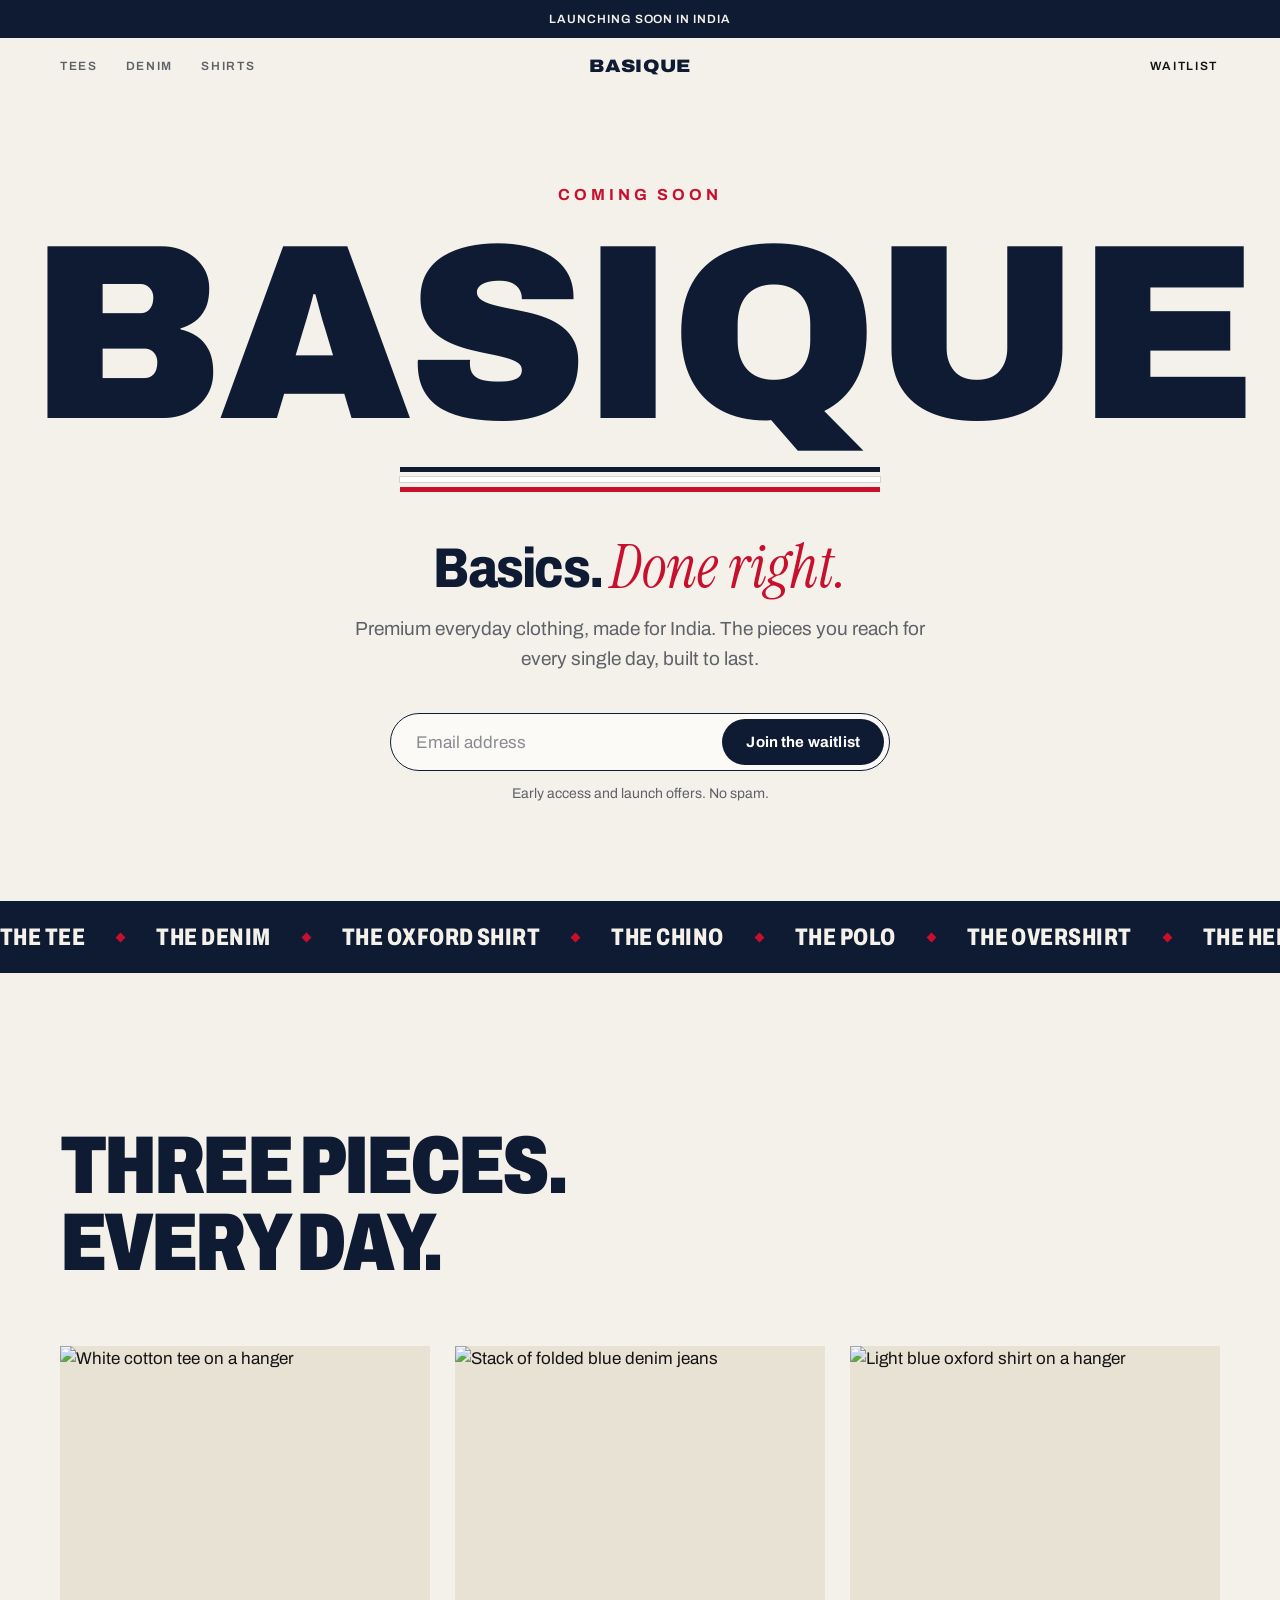
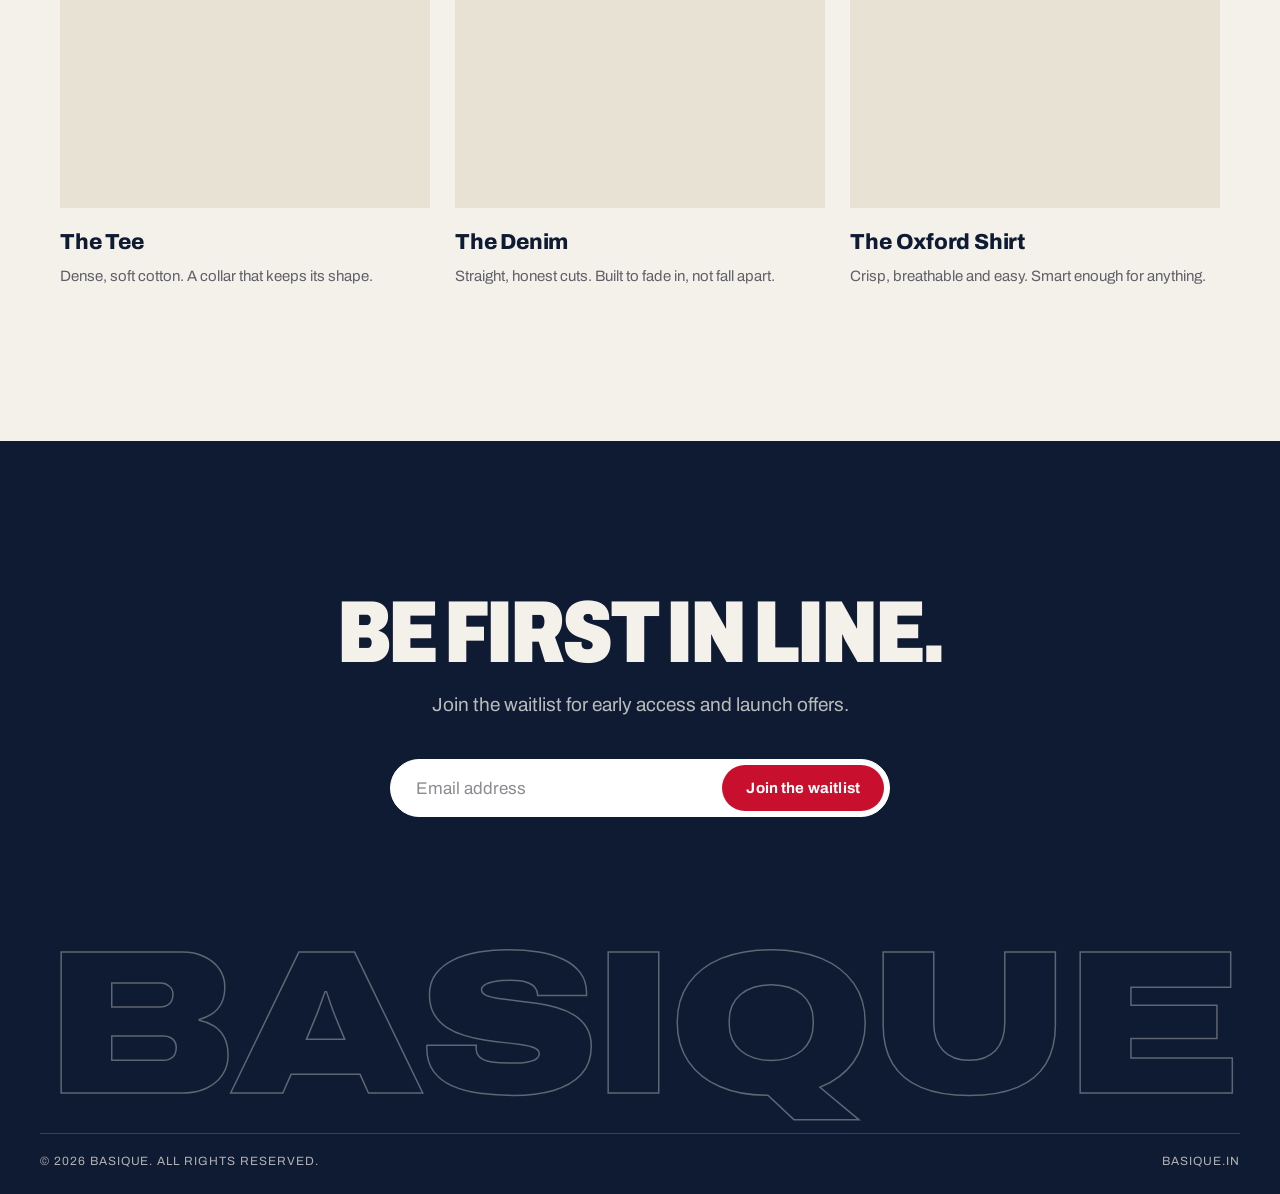
==== commit 4d3361d8: "Header links, longer ticker, drop swatches" ====
--- a/index.html
+++ b/index.html
@@ -34,7 +34,7 @@
   <link rel="preconnect" href="https://fonts.googleapis.com">
   <link rel="preconnect" href="https://fonts.gstatic.com" crossorigin>
   <link href="https://fonts.googleapis.com/css2?family=Archivo:wdth,wght@62..125,400..900&family=Instrument+Serif:ital@1&display=swap" rel="stylesheet">
-  <link rel="stylesheet" href="/styles.css?v=6">
+  <link rel="stylesheet" href="/styles.css?v=7">
 
   <script type="application/ld+json">
   {
@@ -60,6 +60,11 @@
 
   <header class="header" id="header">
     <div class="header__inner">
+      <nav class="header__nav" aria-label="Collection">
+        <a href="#tee">Tees</a>
+        <a href="#denim">Denim</a>
+        <a href="#shirt">Shirts</a>
+      </nav>
       <a class="header__name" href="/" aria-label="Basique home">Basique</a>
       <a class="header__link" href="#waitlist">Waitlist</a>
     </div>
@@ -91,12 +96,10 @@
 
     <div class="ticker" aria-hidden="true">
       <div class="ticker__track">
-        <span>The Tee</span><i></i><span>The Denim</span><i></i><span>The Oxford Shirt</span><i></i><span>Made for India</span><i></i>
-        <span>The Tee</span><i></i><span>The Denim</span><i></i><span>The Oxford Shirt</span><i></i><span>Made for India</span><i></i>
-        <span>The Tee</span><i></i><span>The Denim</span><i></i><span>The Oxford Shirt</span><i></i><span>Made for India</span><i></i>
-        <span>The Tee</span><i></i><span>The Denim</span><i></i><span>The Oxford Shirt</span><i></i><span>Made for India</span><i></i>
-        <span>The Tee</span><i></i><span>The Denim</span><i></i><span>The Oxford Shirt</span><i></i><span>Made for India</span><i></i>
-        <span>The Tee</span><i></i><span>The Denim</span><i></i><span>The Oxford Shirt</span><i></i><span>Made for India</span><i></i>
+        <span>The Tee</span><i></i><span>The Denim</span><i></i><span>The Oxford Shirt</span><i></i><span>The Chino</span><i></i><span>The Polo</span><i></i><span>The Overshirt</span><i></i><span>The Henley</span><i></i>
+        <span>The Tee</span><i></i><span>The Denim</span><i></i><span>The Oxford Shirt</span><i></i><span>The Chino</span><i></i><span>The Polo</span><i></i><span>The Overshirt</span><i></i><span>The Henley</span><i></i>
+        <span>The Tee</span><i></i><span>The Denim</span><i></i><span>The Oxford Shirt</span><i></i><span>The Chino</span><i></i><span>The Polo</span><i></i><span>The Overshirt</span><i></i><span>The Henley</span><i></i>
+        <span>The Tee</span><i></i><span>The Denim</span><i></i><span>The Oxford Shirt</span><i></i><span>The Chino</span><i></i><span>The Polo</span><i></i><span>The Overshirt</span><i></i><span>The Henley</span><i></i>
       </div>
     </div>
 
@@ -106,49 +109,33 @@
       </div>
 
       <div class="products" role="list">
-        <article class="product reveal" role="listitem">
+        <article class="product reveal" role="listitem" id="tee">
           <div class="product__media">
             <img src="https://images.pexels.com/photos/11671964/pexels-photo-11671964.jpeg?auto=compress&amp;cs=tinysrgb&amp;fit=crop&amp;w=800&amp;h=1000" srcset="https://images.pexels.com/photos/11671964/pexels-photo-11671964.jpeg?auto=compress&amp;cs=tinysrgb&amp;fit=crop&amp;w=480&amp;h=600 480w, https://images.pexels.com/photos/11671964/pexels-photo-11671964.jpeg?auto=compress&amp;cs=tinysrgb&amp;fit=crop&amp;w=800&amp;h=1000 800w, https://images.pexels.com/photos/11671964/pexels-photo-11671964.jpeg?auto=compress&amp;cs=tinysrgb&amp;fit=crop&amp;w=1200&amp;h=1500 1200w" sizes="(max-width:734px) 78vw, 33vw" alt="White cotton tee on a hanger" width="800" height="1000" loading="lazy" decoding="async">
           </div>
           <div class="product__info">
             <h3>The Tee</h3>
             <p>Dense, soft cotton. A collar that keeps its shape.</p>
-            <ul class="swatches" aria-label="Colours">
-              <li style="--c:#f4f1ea" title="Off white"></li>
-              <li style="--c:#0f1b33" title="Navy"></li>
-              <li style="--c:#1a1a1a" title="Black"></li>
-              <li style="--c:#c8102e" title="Red"></li>
-            </ul>
           </div>
         </article>
 
-        <article class="product reveal" role="listitem">
+        <article class="product reveal" role="listitem" id="denim">
           <div class="product__media">
             <img src="https://images.pexels.com/photos/6764122/pexels-photo-6764122.jpeg?auto=compress&amp;cs=tinysrgb&amp;fit=crop&amp;w=800&amp;h=1000" srcset="https://images.pexels.com/photos/6764122/pexels-photo-6764122.jpeg?auto=compress&amp;cs=tinysrgb&amp;fit=crop&amp;w=480&amp;h=600 480w, https://images.pexels.com/photos/6764122/pexels-photo-6764122.jpeg?auto=compress&amp;cs=tinysrgb&amp;fit=crop&amp;w=800&amp;h=1000 800w, https://images.pexels.com/photos/6764122/pexels-photo-6764122.jpeg?auto=compress&amp;cs=tinysrgb&amp;fit=crop&amp;w=1200&amp;h=1500 1200w" sizes="(max-width:734px) 78vw, 33vw" alt="Stack of folded blue denim jeans" width="800" height="1000" loading="lazy" decoding="async">
           </div>
           <div class="product__info">
             <h3>The Denim</h3>
             <p>Straight, honest cuts. Built to fade in, not fall apart.</p>
-            <ul class="swatches" aria-label="Washes">
-              <li style="--c:#1d2c4f" title="Rinse"></li>
-              <li style="--c:#2f4a7a" title="Mid wash"></li>
-              <li style="--c:#7d97c0" title="Light wash"></li>
-            </ul>
           </div>
         </article>
 
-        <article class="product reveal" role="listitem">
+        <article class="product reveal" role="listitem" id="shirt">
           <div class="product__media">
             <img src="https://images.pexels.com/photos/9558253/pexels-photo-9558253.jpeg?auto=compress&amp;cs=tinysrgb&amp;fit=crop&amp;w=800&amp;h=1000" srcset="https://images.pexels.com/photos/9558253/pexels-photo-9558253.jpeg?auto=compress&amp;cs=tinysrgb&amp;fit=crop&amp;w=480&amp;h=600 480w, https://images.pexels.com/photos/9558253/pexels-photo-9558253.jpeg?auto=compress&amp;cs=tinysrgb&amp;fit=crop&amp;w=800&amp;h=1000 800w, https://images.pexels.com/photos/9558253/pexels-photo-9558253.jpeg?auto=compress&amp;cs=tinysrgb&amp;fit=crop&amp;w=1200&amp;h=1500 1200w" sizes="(max-width:734px) 78vw, 33vw" alt="Light blue oxford shirt on a hanger" width="800" height="1000" loading="lazy" decoding="async">
           </div>
           <div class="product__info">
             <h3>The Oxford Shirt</h3>
             <p>Crisp, breathable and easy. Smart enough for anything.</p>
-            <ul class="swatches" aria-label="Colours">
-              <li style="--c:#cfdcef" title="Blue"></li>
-              <li style="--c:#fbfbf8" title="White"></li>
-              <li style="--c:#e9dcc4" title="Stone"></li>
-            </ul>
           </div>
         </article>
       </div>
--- a/styles.css
+++ b/styles.css
@@ -47,6 +47,9 @@
 .header.is-stuck{border-bottom-color:var(--line)}
 .header__inner{max-width:var(--wrap);margin:0 auto;height:var(--header-h);display:grid;grid-template-columns:1fr auto 1fr;align-items:center;
   padding:0 var(--pad-r) 0 var(--pad-l);font-size:12px;font-weight:600;letter-spacing:.14em;text-transform:uppercase}
+.header__nav{grid-column:1;display:flex;gap:28px}
+.header__nav a{display:inline-flex;align-items:center;min-height:44px;text-decoration:none;color:var(--muted);transition:color .2s}
+.header__nav a:hover{color:var(--navy)}
 .header__name{grid-column:2;display:inline-flex;align-items:center;min-height:44px;font-size:18px;font-weight:900;letter-spacing:.02em;text-decoration:none;font-variation-settings:"wdth" 112;color:var(--navy)}
 .header__link{grid-column:3;justify-self:end;text-decoration:none;display:inline-flex;align-items:center;min-height:44px;padding:0 2px;position:relative}
 .header__link::after{content:"";position:absolute;left:2px;right:2px;bottom:12px;height:1.5px;background:currentColor;transform:scaleX(0);transform-origin:right;transition:transform .35s var(--ease)}
@@ -54,7 +57,7 @@
 
 .hero{min-height:calc(100svh - var(--header-h) - 38px);display:flex;flex-direction:column;align-items:center;justify-content:center;text-align:center;
   padding:clamp(48px,8vh,96px) var(--pad-r) clamp(56px,9vh,104px) var(--pad-l)}
-.eyebrow{font-size:12px;font-weight:700;letter-spacing:.24em;text-transform:uppercase;color:var(--red);margin-bottom:clamp(16px,2.4vw,28px)}
+.eyebrow{font-size:16px;font-weight:700;letter-spacing:.24em;text-transform:uppercase;color:var(--red);margin-bottom:clamp(16px,2.4vw,28px)}
 
 .wordmark{margin:0;line-height:.8;font-weight:900;color:var(--navy);font-size:clamp(62px,19.5vw,280px);letter-spacing:-.02em;user-select:none}
 .wordmark__row{display:inline-flex}
@@ -129,8 +132,6 @@
 .product__info{padding-top:18px}
 .product__info h3{font-size:clamp(19px,1.7vw,22px);font-weight:800;letter-spacing:-.01em;color:var(--navy)}
 .product__info p{margin-top:6px;color:var(--muted);font-size:15px;line-height:1.5}
-.swatches{display:flex;gap:8px;margin-top:14px}
-.swatches li{width:16px;height:16px;border-radius:50%;background:var(--c);box-shadow:inset 0 0 0 1px rgba(0,0,0,.15)}
 
 .cta{background:var(--navy);color:var(--cream);text-align:center;padding:clamp(88px,12vw,150px) var(--pad-r) clamp(80px,10vw,130px) var(--pad-l)}
 .cta__inner{max-width:880px;margin:0 auto}
@@ -157,6 +158,7 @@
   :root{--header-h:52px}
   .notice{font-size:11px;letter-spacing:.06em}
   .header__inner{grid-template-columns:auto 1fr}
+  .header__nav{display:none}
   .header__name{grid-column:1;justify-self:start}
   .header__link{grid-column:2}
   .hero{min-height:calc(100svh - var(--header-h) - 37px);padding-top:40px;padding-bottom:56px}
